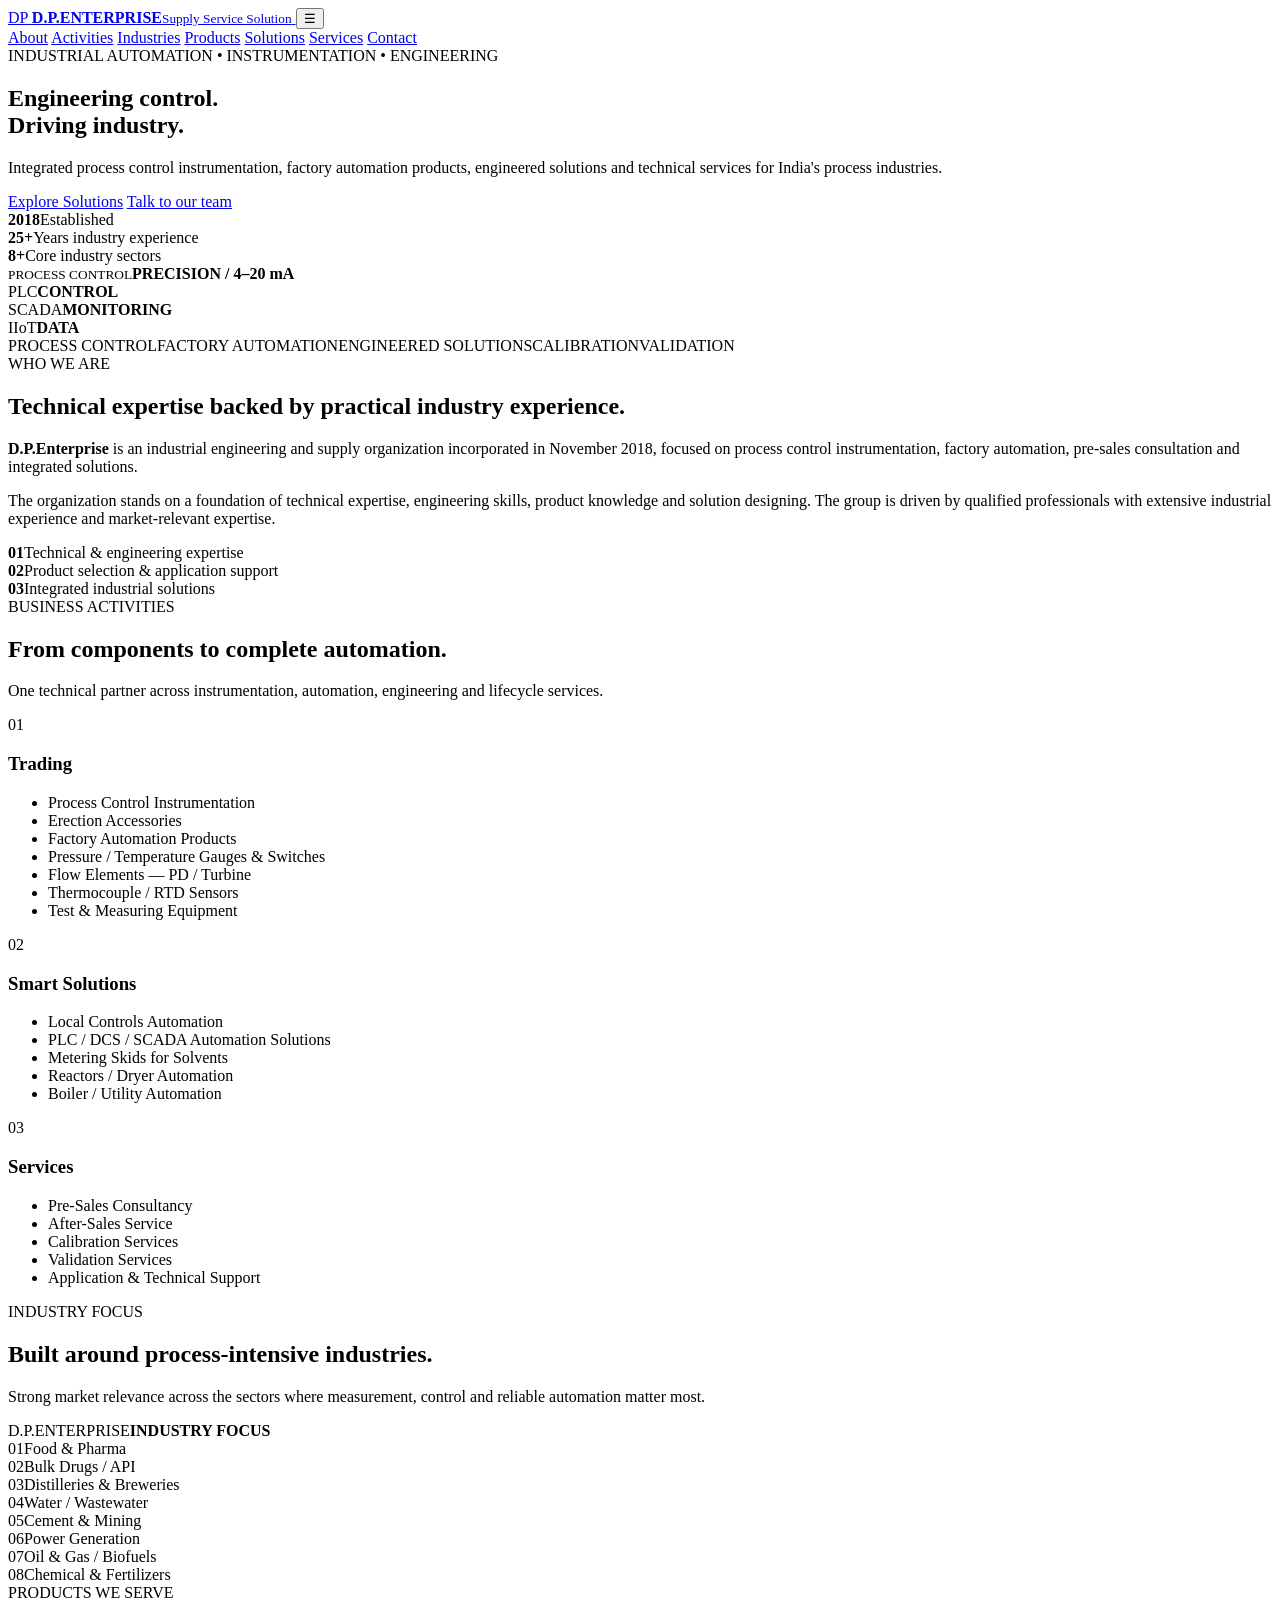
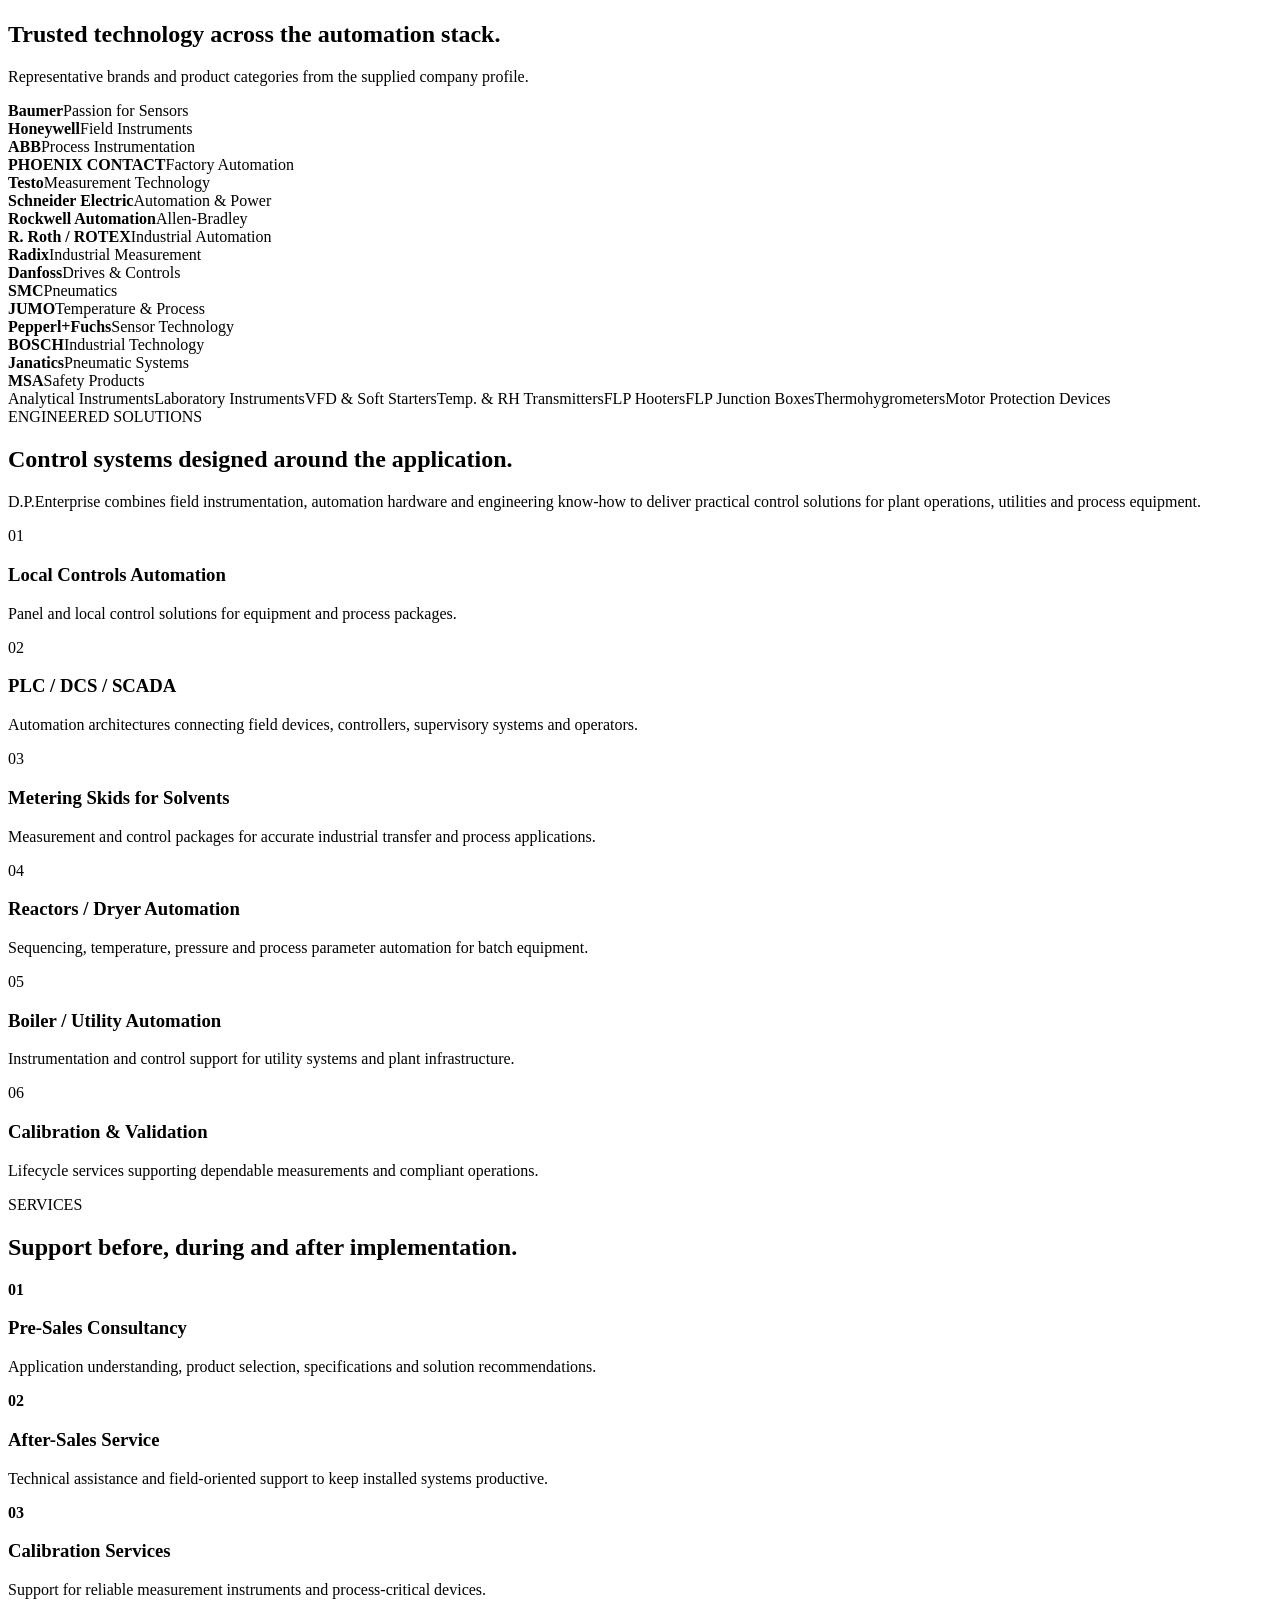
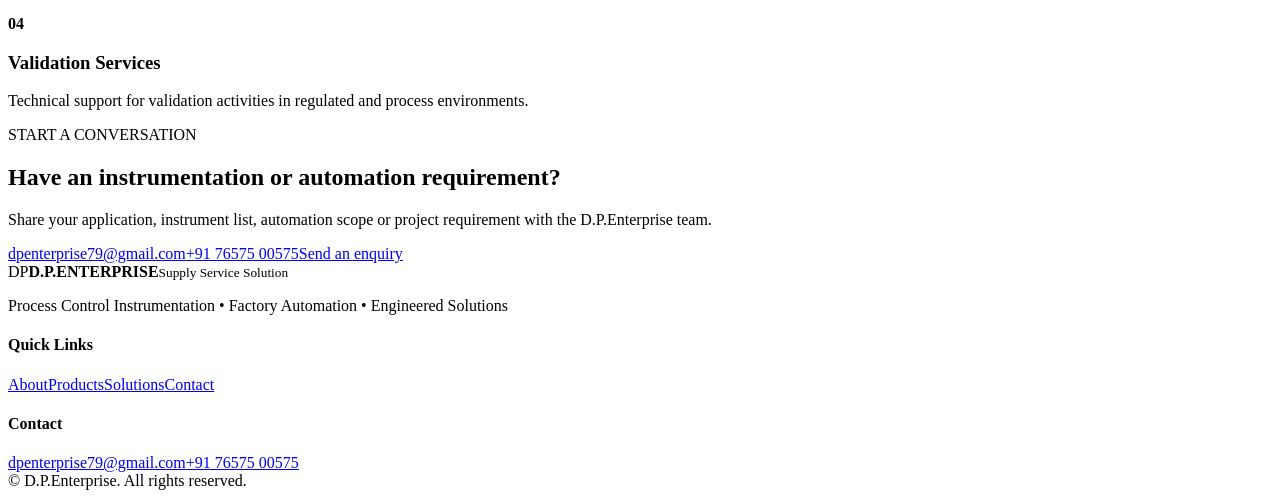
==== index.html @ ba75e034 "Create D.P.Enterprise portfolio website" ====
<!doctype html>
<html lang="en">
<head>
  <meta charset="UTF-8" />
  <meta name="viewport" content="width=device-width, initial-scale=1.0" />
  <meta name="description" content="D.P.Enterprise — process control instrumentation, factory automation, engineered solutions and industrial services." />
  <meta name="theme-color" content="#006bb6" />
  <title>D.P.Enterprise | Supply Service Solution</title>
  <link rel="preconnect" href="https://fonts.googleapis.com" />
  <link rel="preconnect" href="https://fonts.gstatic.com" crossorigin />
  <link href="https://fonts.googleapis.com/css2?family=Inter:wght@400;500;600;700;800&display=swap" rel="stylesheet" />
  <link rel="stylesheet" href="styles.css" />
</head>
<body>
  <header class="site-header" id="top">
    <div class="container nav-wrap">
      <a class="brand" href="#top" aria-label="D.P.Enterprise home">
        <span class="brand-mark">DP</span>
        <span><strong>D.P.ENTERPRISE</strong><small>Supply Service Solution</small></span>
      </a>
      <button class="menu-toggle" aria-label="Toggle navigation" aria-expanded="false">☰</button>
      <nav class="nav" aria-label="Primary navigation">
        <a href="#about">About</a>
        <a href="#activities">Activities</a>
        <a href="#industries">Industries</a>
        <a href="#products">Products</a>
        <a href="#solutions">Solutions</a>
        <a href="#services">Services</a>
        <a class="nav-cta" href="#contact">Contact</a>
      </nav>
    </div>
  </header>

  <main>
    <section class="hero">
      <div class="hero-grid container">
        <div class="hero-copy reveal">
          <div class="eyebrow">INDUSTRIAL AUTOMATION • INSTRUMENTATION • ENGINEERING</div>
          <h1>Engineering control.<br /><span>Driving industry.</span></h1>
          <p class="lead">Integrated process control instrumentation, factory automation products, engineered solutions and technical services for India's process industries.</p>
          <div class="hero-actions">
            <a class="btn btn-primary" href="#solutions">Explore Solutions</a>
            <a class="btn btn-secondary" href="#contact">Talk to our team</a>
          </div>
          <div class="hero-stats">
            <div><strong>2018</strong><span>Established</span></div>
            <div><strong>25+</strong><span>Years industry experience</span></div>
            <div><strong>8+</strong><span>Core industry sectors</span></div>
          </div>
        </div>
        <div class="hero-visual reveal">
          <div class="instrument-card main-instrument">
            <div class="gauge"><span class="needle"></span><span class="hub"></span></div>
            <div><small>PROCESS CONTROL</small><strong>PRECISION / 4–20 mA</strong></div>
          </div>
          <div class="floating-card fc-one"><span>PLC</span><strong>CONTROL</strong></div>
          <div class="floating-card fc-two"><span>SCADA</span><strong>MONITORING</strong></div>
          <div class="floating-card fc-three"><span>IIoT</span><strong>DATA</strong></div>
          <div class="circuit circuit-a"></div><div class="circuit circuit-b"></div>
        </div>
      </div>
    </section>

    <section class="trust-strip">
      <div class="container trust-grid">
        <span>PROCESS CONTROL</span><span>FACTORY AUTOMATION</span><span>ENGINEERED SOLUTIONS</span><span>CALIBRATION</span><span>VALIDATION</span>
      </div>
    </section>

    <section class="section" id="about">
      <div class="container two-col">
        <div class="section-heading reveal"><div class="section-kicker">WHO WE ARE</div><h2>Technical expertise backed by practical industry experience.</h2></div>
        <div class="about-copy reveal">
          <p><strong>D.P.Enterprise</strong> is an industrial engineering and supply organization incorporated in November 2018, focused on process control instrumentation, factory automation, pre-sales consultation and integrated solutions.</p>
          <p>The organization stands on a foundation of technical expertise, engineering skills, product knowledge and solution designing. The group is driven by qualified professionals with extensive industrial experience and market-relevant expertise.</p>
          <div class="about-points"><div><b>01</b><span>Technical & engineering expertise</span></div><div><b>02</b><span>Product selection & application support</span></div><div><b>03</b><span>Integrated industrial solutions</span></div></div>
        </div>
      </div>
    </section>

    <section class="section section-alt" id="activities">
      <div class="container">
        <div class="center-heading reveal"><div class="section-kicker">BUSINESS ACTIVITIES</div><h2>From components to complete automation.</h2><p>One technical partner across instrumentation, automation, engineering and lifecycle services.</p></div>
        <div class="activity-grid">
          <article class="activity-card reveal"><div class="activity-icon">01</div><h3>Trading</h3><ul><li>Process Control Instrumentation</li><li>Erection Accessories</li><li>Factory Automation Products</li><li>Pressure / Temperature Gauges & Switches</li><li>Flow Elements — PD / Turbine</li><li>Thermocouple / RTD Sensors</li><li>Test & Measuring Equipment</li></ul></article>
          <article class="activity-card featured reveal"><div class="activity-icon">02</div><h3>Smart Solutions</h3><ul><li>Local Controls Automation</li><li>PLC / DCS / SCADA Automation Solutions</li><li>Metering Skids for Solvents</li><li>Reactors / Dryer Automation</li><li>Boiler / Utility Automation</li></ul></article>
          <article class="activity-card reveal"><div class="activity-icon">03</div><h3>Services</h3><ul><li>Pre-Sales Consultancy</li><li>After-Sales Service</li><li>Calibration Services</li><li>Validation Services</li><li>Application & Technical Support</li></ul></article>
        </div>
      </div>
    </section>

    <section class="section" id="industries">
      <div class="container">
        <div class="center-heading reveal"><div class="section-kicker">INDUSTRY FOCUS</div><h2>Built around process-intensive industries.</h2><p>Strong market relevance across the sectors where measurement, control and reliable automation matter most.</p></div>
        <div class="industry-layout">
          <div class="industry-core reveal"><div class="pulse"></div><span>D.P.ENTERPRISE</span><strong>INDUSTRY FOCUS</strong></div>
          <div class="industry-list">
            <div class="industry-item reveal"><span>01</span>Food & Pharma</div><div class="industry-item reveal"><span>02</span>Bulk Drugs / API</div><div class="industry-item reveal"><span>03</span>Distilleries & Breweries</div><div class="industry-item reveal"><span>04</span>Water / Wastewater</div><div class="industry-item reveal"><span>05</span>Cement & Mining</div><div class="industry-item reveal"><span>06</span>Power Generation</div><div class="industry-item reveal"><span>07</span>Oil & Gas / Biofuels</div><div class="industry-item reveal"><span>08</span>Chemical & Fertilizers</div>
          </div>
        </div>
      </div>
    </section>

    <section class="section section-dark" id="products">
      <div class="container">
        <div class="center-heading light reveal"><div class="section-kicker">PRODUCTS WE SERVE</div><h2>Trusted technology across the automation stack.</h2><p>Representative brands and product categories from the supplied company profile.</p></div>
        <div class="brand-grid reveal">
          <div class="brand-tile"><strong>Baumer</strong><span>Passion for Sensors</span></div><div class="brand-tile"><strong>Honeywell</strong><span>Field Instruments</span></div><div class="brand-tile"><strong>ABB</strong><span>Process Instrumentation</span></div><div class="brand-tile"><strong>PHOENIX CONTACT</strong><span>Factory Automation</span></div><div class="brand-tile"><strong>Testo</strong><span>Measurement Technology</span></div><div class="brand-tile"><strong>Schneider Electric</strong><span>Automation & Power</span></div><div class="brand-tile"><strong>Rockwell Automation</strong><span>Allen-Bradley</span></div><div class="brand-tile"><strong>R. Roth / ROTEX</strong><span>Industrial Automation</span></div><div class="brand-tile"><strong>Radix</strong><span>Industrial Measurement</span></div><div class="brand-tile"><strong>Danfoss</strong><span>Drives & Controls</span></div><div class="brand-tile"><strong>SMC</strong><span>Pneumatics</span></div><div class="brand-tile"><strong>JUMO</strong><span>Temperature & Process</span></div><div class="brand-tile"><strong>Pepperl+Fuchs</strong><span>Sensor Technology</span></div><div class="brand-tile"><strong>BOSCH</strong><span>Industrial Technology</span></div><div class="brand-tile"><strong>Janatics</strong><span>Pneumatic Systems</span></div><div class="brand-tile"><strong>MSA</strong><span>Safety Products</span></div>
        </div>
        <div class="product-categories">
          <span>Analytical Instruments</span><span>Laboratory Instruments</span><span>VFD & Soft Starters</span><span>Temp. & RH Transmitters</span><span>FLP Hooters</span><span>FLP Junction Boxes</span><span>Thermohygrometers</span><span>Motor Protection Devices</span>
        </div>
      </div>
    </section>

    <section class="section" id="solutions">
      <div class="container">
        <div class="two-col solution-intro">
          <div class="section-heading reveal"><div class="section-kicker">ENGINEERED SOLUTIONS</div><h2>Control systems designed around the application.</h2></div>
          <p class="reveal">D.P.Enterprise combines field instrumentation, automation hardware and engineering know-how to deliver practical control solutions for plant operations, utilities and process equipment.</p>
        </div>
        <div class="solution-grid"><article class="solution-card reveal"><span>01</span><h3>Local Controls Automation</h3><p>Panel and local control solutions for equipment and process packages.</p></article><article class="solution-card reveal"><span>02</span><h3>PLC / DCS / SCADA</h3><p>Automation architectures connecting field devices, controllers, supervisory systems and operators.</p></article><article class="solution-card reveal"><span>03</span><h3>Metering Skids for Solvents</h3><p>Measurement and control packages for accurate industrial transfer and process applications.</p></article><article class="solution-card reveal"><span>04</span><h3>Reactors / Dryer Automation</h3><p>Sequencing, temperature, pressure and process parameter automation for batch equipment.</p></article><article class="solution-card reveal"><span>05</span><h3>Boiler / Utility Automation</h3><p>Instrumentation and control support for utility systems and plant infrastructure.</p></article><article class="solution-card reveal"><span>06</span><h3>Calibration & Validation</h3><p>Lifecycle services supporting dependable measurements and compliant operations.</p></article></div>
      </div>
    </section>

    <section class="section section-alt" id="services">
      <div class="container">
        <div class="center-heading reveal"><div class="section-kicker">SERVICES</div><h2>Support before, during and after implementation.</h2></div>
        <div class="service-grid"><article class="service-card reveal"><b>01</b><h3>Pre-Sales Consultancy</h3><p>Application understanding, product selection, specifications and solution recommendations.</p></article><article class="service-card reveal"><b>02</b><h3>After-Sales Service</h3><p>Technical assistance and field-oriented support to keep installed systems productive.</p></article><article class="service-card reveal"><b>03</b><h3>Calibration Services</h3><p>Support for reliable measurement instruments and process-critical devices.</p></article><article class="service-card reveal"><b>04</b><h3>Validation Services</h3><p>Technical support for validation activities in regulated and process environments.</p></article></div>
      </div>
    </section>

    <section class="cta-section" id="contact">
      <div class="container cta-inner reveal"><div><div class="section-kicker">START A CONVERSATION</div><h2>Have an instrumentation or automation requirement?</h2><p>Share your application, instrument list, automation scope or project requirement with the D.P.Enterprise team.</p></div><div class="contact-box"><a href="mailto:dpenterprise79@gmail.com">dpenterprise79@gmail.com</a><a href="tel:+917657500575">+91 76575 00575</a><a class="btn btn-white" href="mailto:dpenterprise79@gmail.com?subject=Industrial%20Automation%20Requirement">Send an enquiry</a></div></div>
    </section>
  </main>

  <footer class="footer"><div class="container footer-grid"><div><div class="brand footer-brand"><span class="brand-mark">DP</span><span><strong>D.P.ENTERPRISE</strong><small>Supply Service Solution</small></span></div><p>Process Control Instrumentation • Factory Automation • Engineered Solutions</p></div><div><h4>Quick Links</h4><a href="#about">About</a><a href="#products">Products</a><a href="#solutions">Solutions</a><a href="#contact">Contact</a></div><div><h4>Contact</h4><a href="mailto:dpenterprise79@gmail.com">dpenterprise79@gmail.com</a><a href="tel:+917657500575">+91 76575 00575</a></div></div><div class="container copyright">© <span id="year"></span> D.P.Enterprise. All rights reserved.</div></footer>
  <script src="script.js"></script>
</body>
</html>
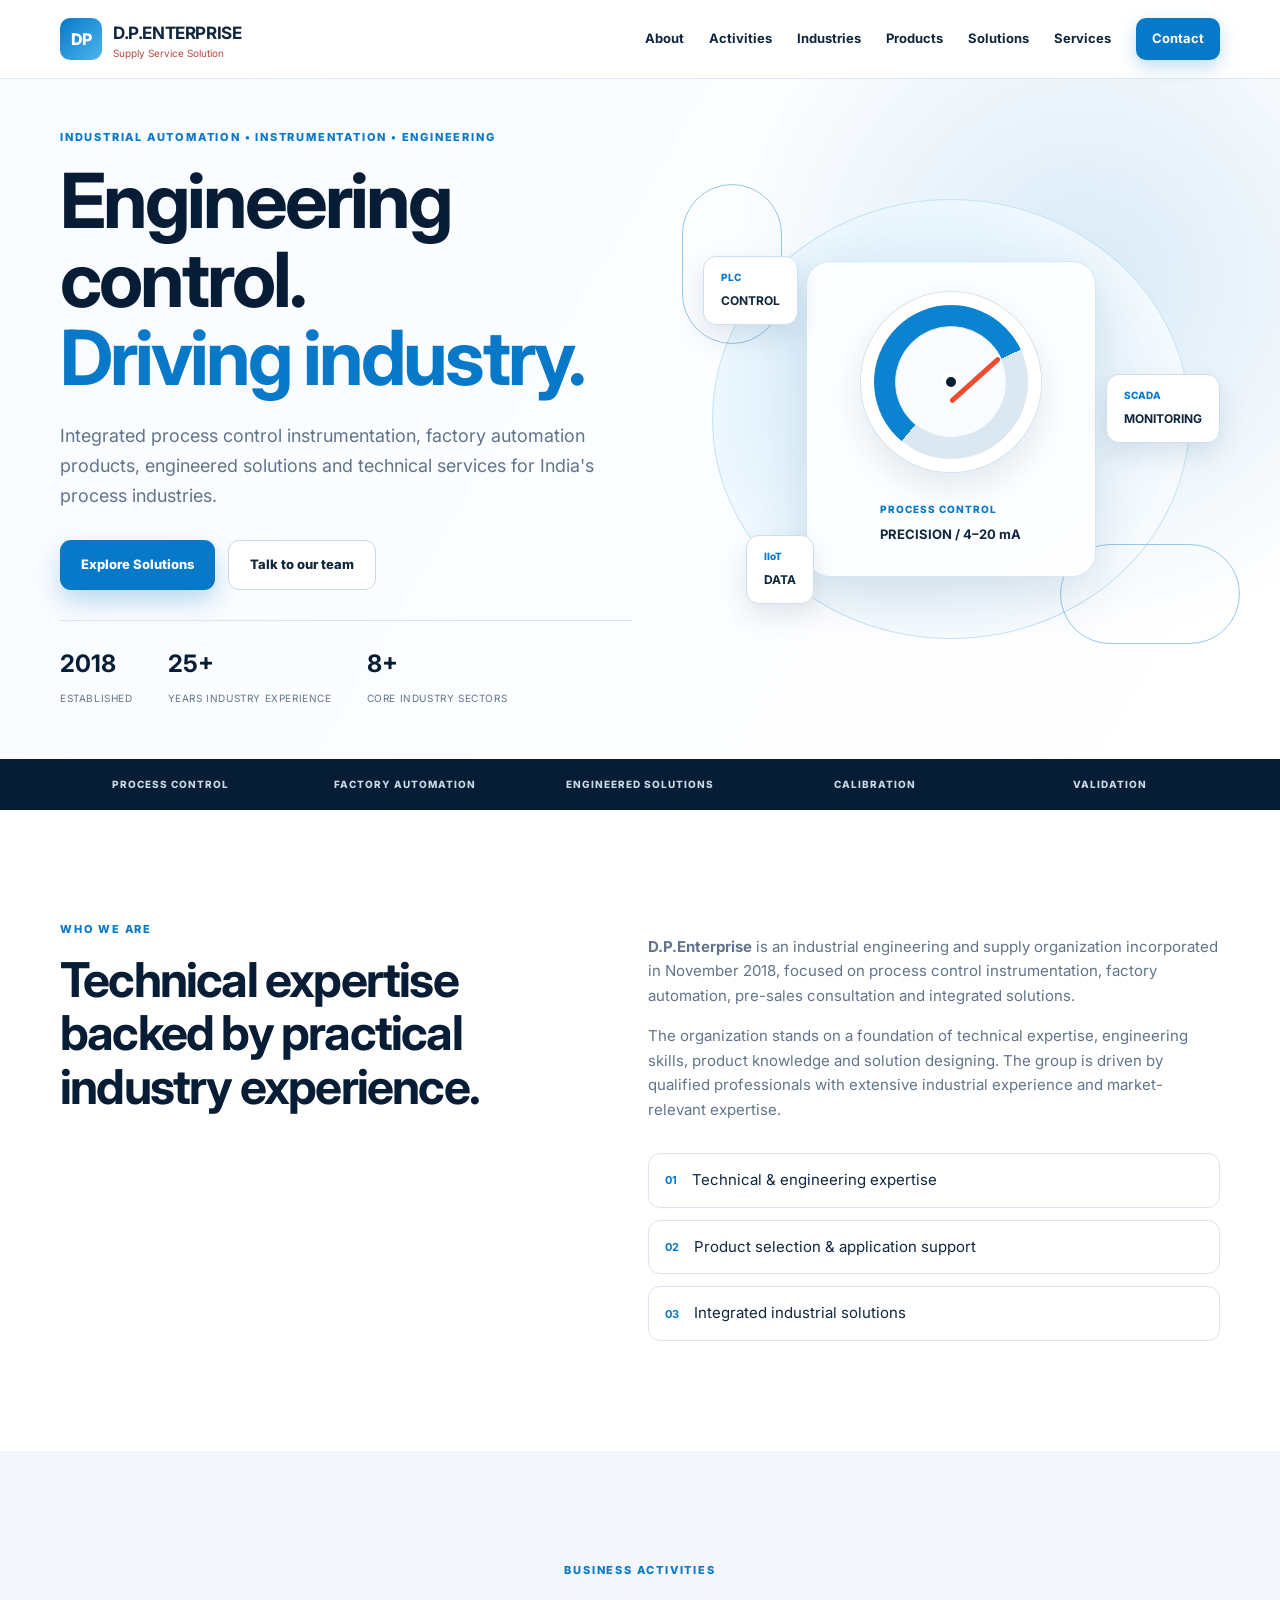
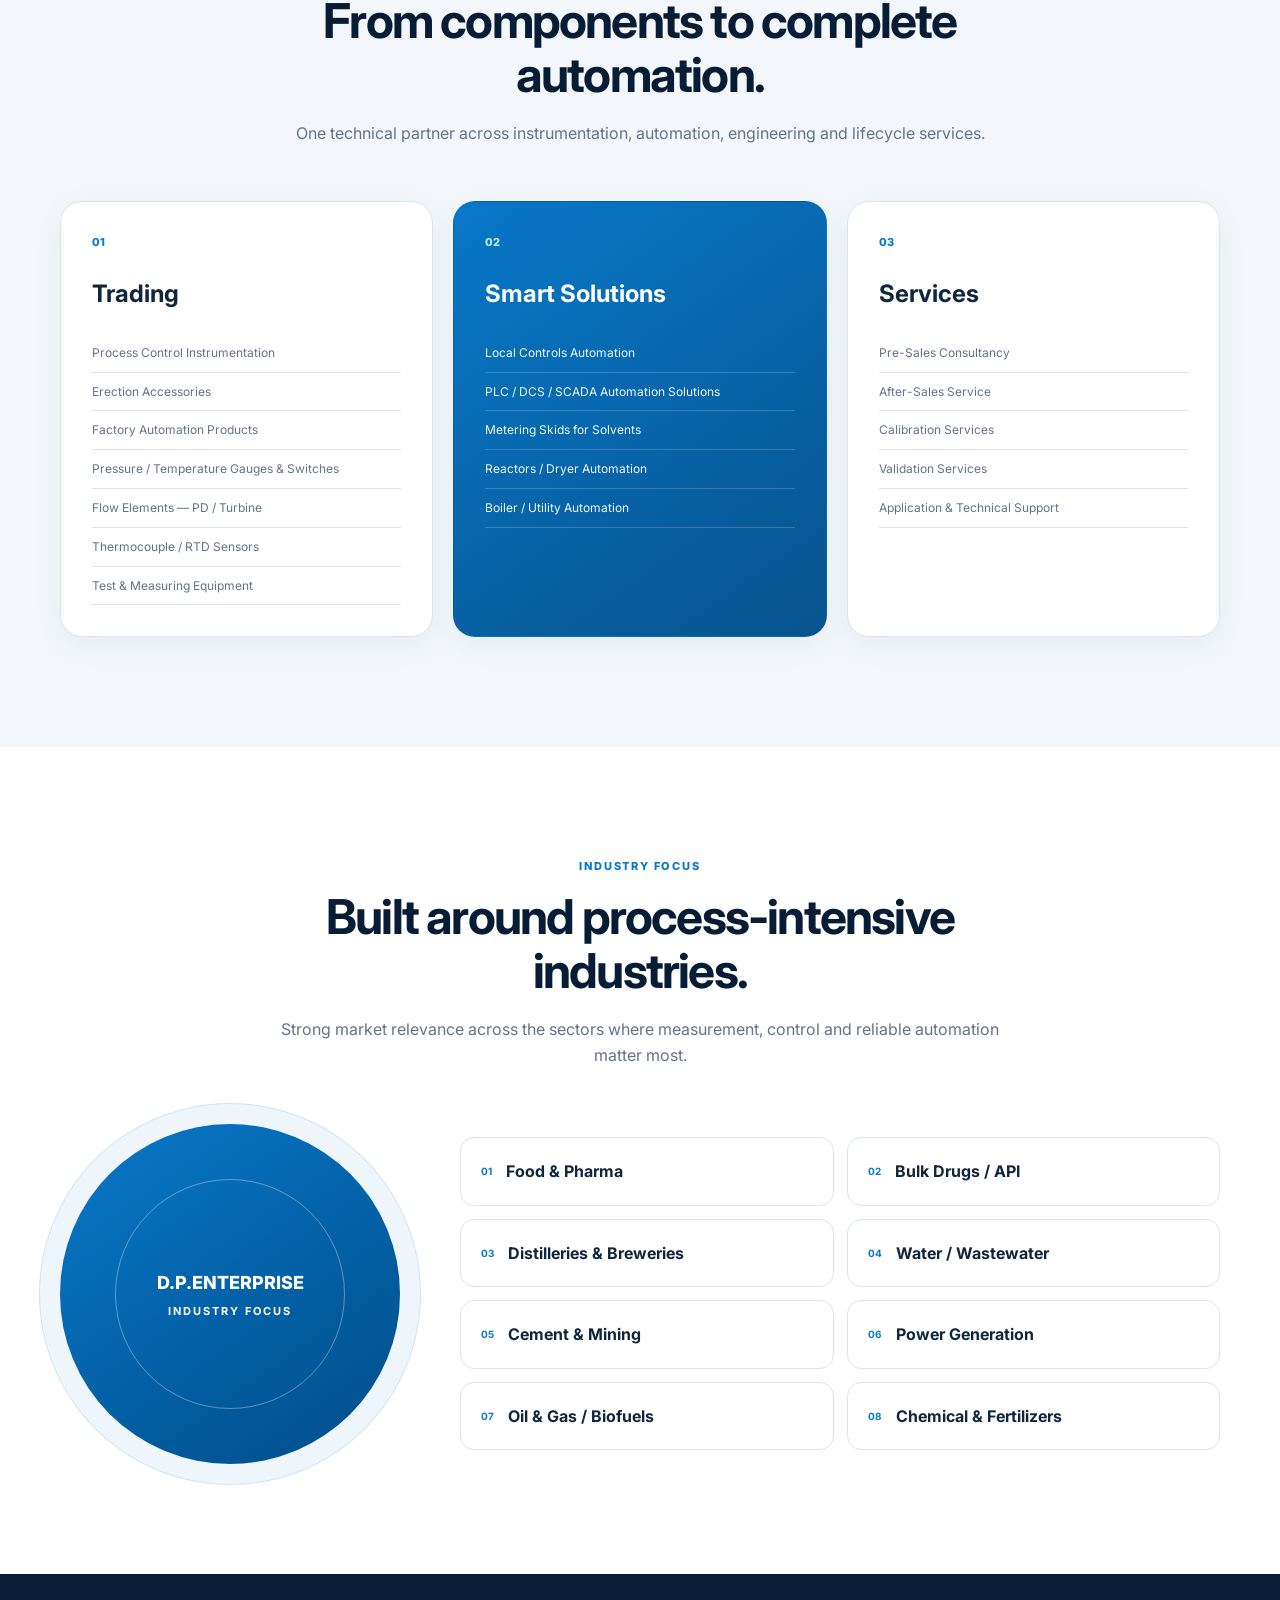
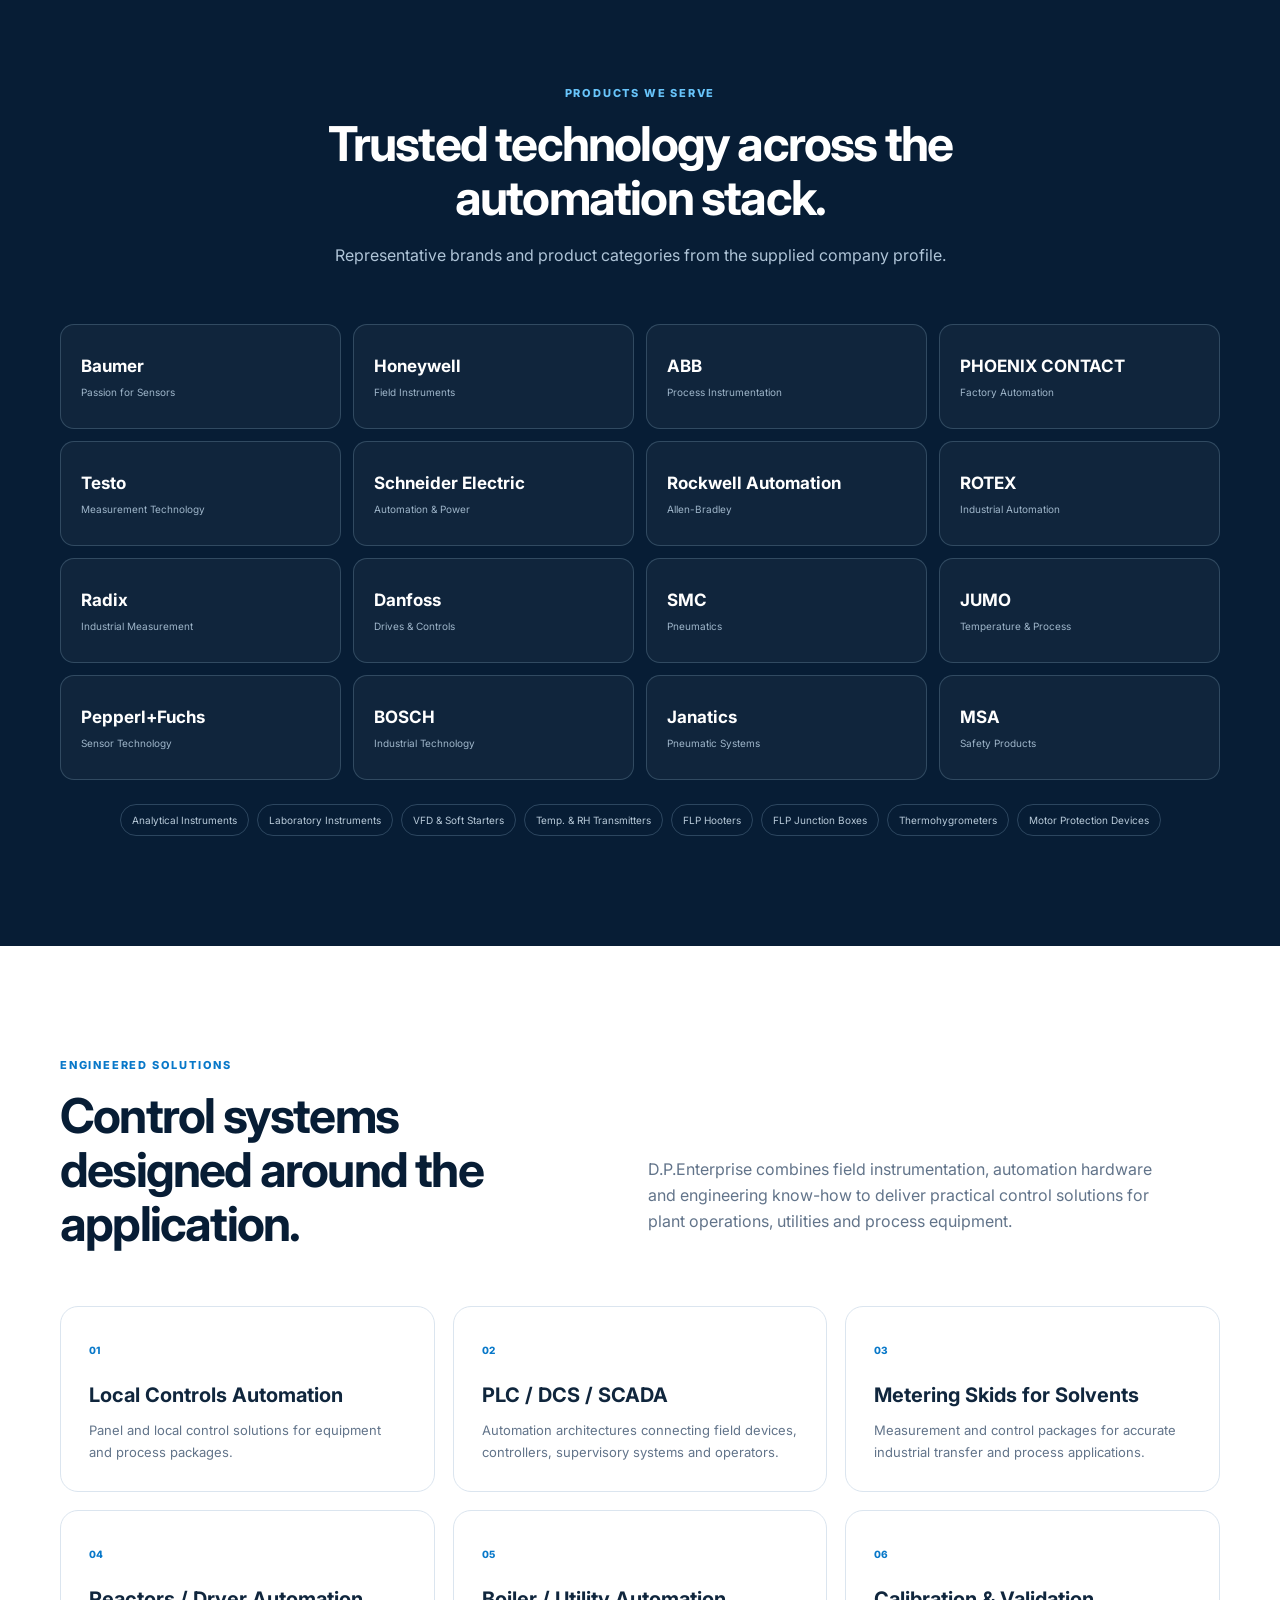
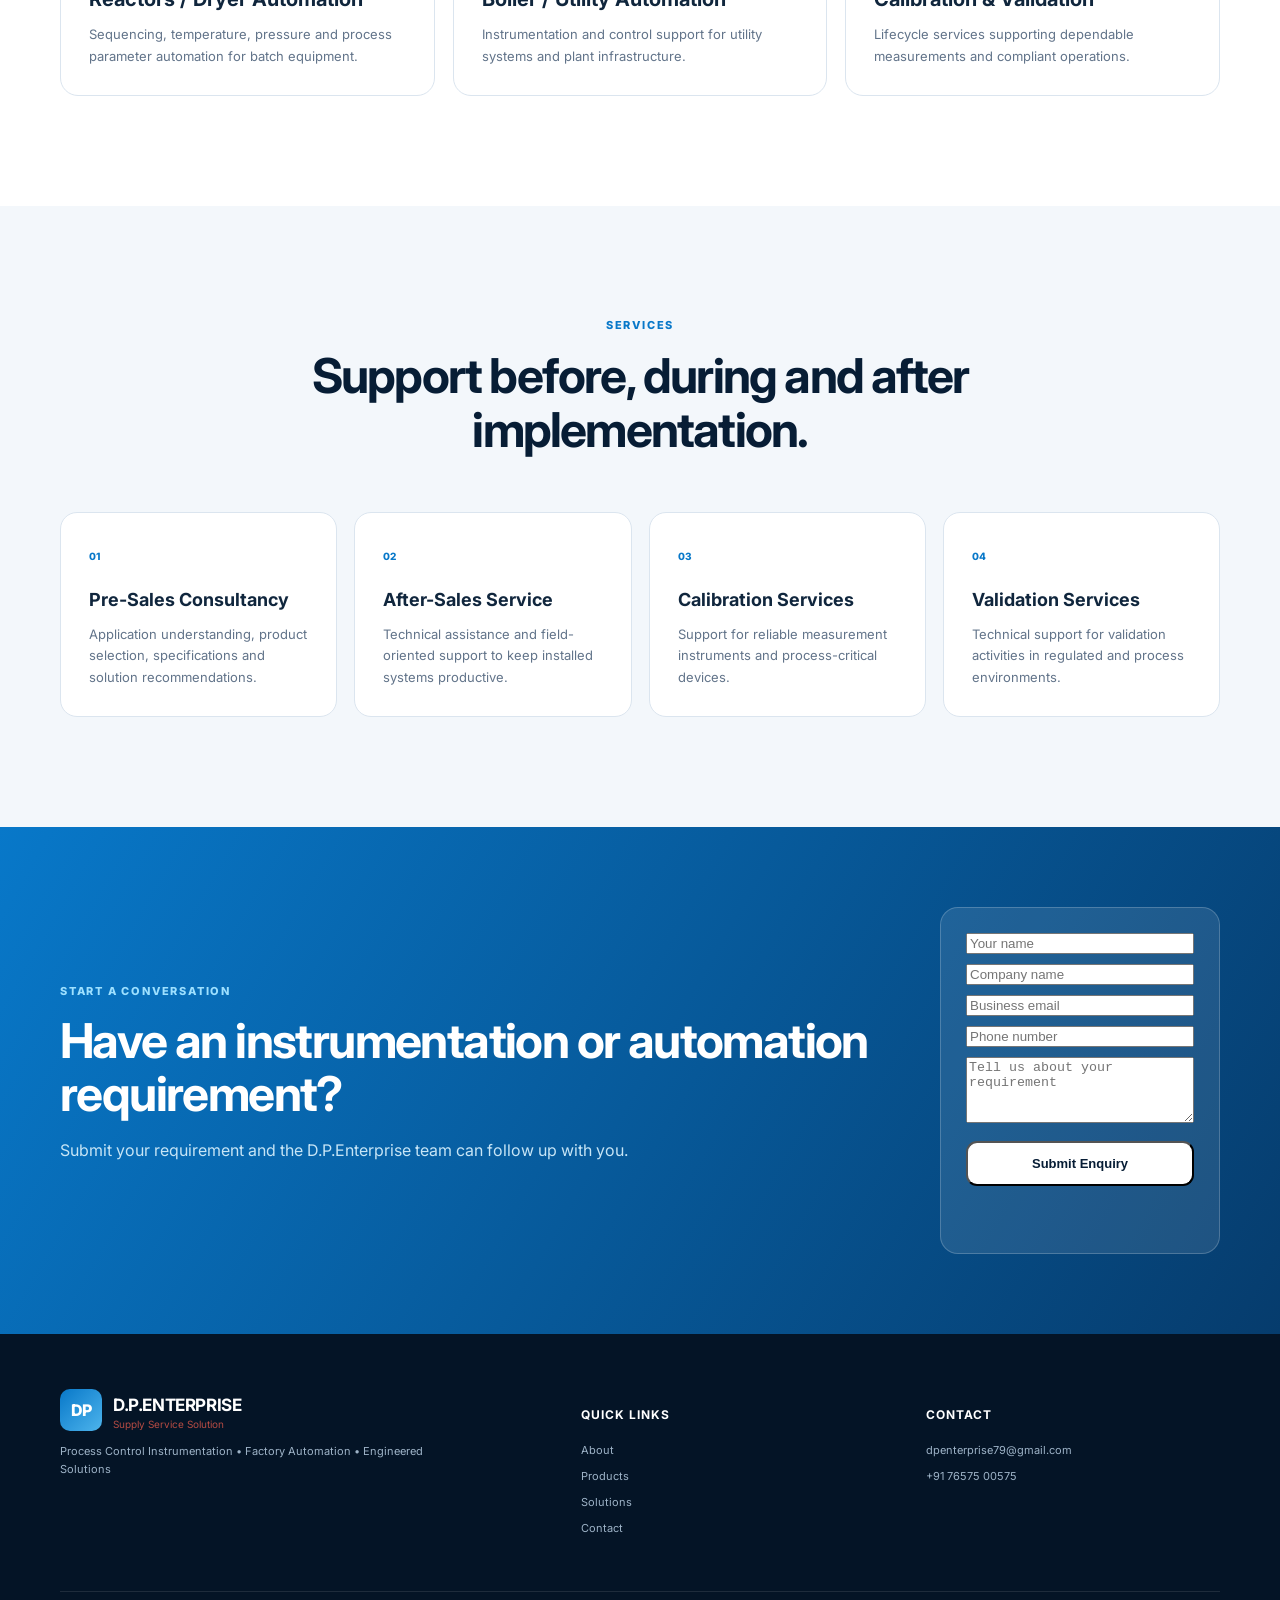
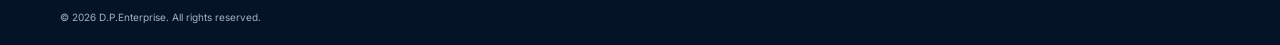
==== commit 8bdd1efa: "Make portfolio responsive and add enquiry CTA" ====
--- a/index.html
+++ b/index.html
@@ -12,129 +12,18 @@
   <link rel="stylesheet" href="styles.css" />
 </head>
 <body>
-  <header class="site-header" id="top">
-    <div class="container nav-wrap">
-      <a class="brand" href="#top" aria-label="D.P.Enterprise home">
-        <span class="brand-mark">DP</span>
-        <span><strong>D.P.ENTERPRISE</strong><small>Supply Service Solution</small></span>
-      </a>
-      <button class="menu-toggle" aria-label="Toggle navigation" aria-expanded="false">☰</button>
-      <nav class="nav" aria-label="Primary navigation">
-        <a href="#about">About</a>
-        <a href="#activities">Activities</a>
-        <a href="#industries">Industries</a>
-        <a href="#products">Products</a>
-        <a href="#solutions">Solutions</a>
-        <a href="#services">Services</a>
-        <a class="nav-cta" href="#contact">Contact</a>
-      </nav>
-    </div>
-  </header>
-
+  <header class="site-header" id="top"><div class="container nav-wrap"><a class="brand" href="#top" aria-label="D.P.Enterprise home"><span class="brand-mark">DP</span><span><strong>D.P.ENTERPRISE</strong><small>Supply Service Solution</small></span></a><button class="menu-toggle" aria-label="Toggle navigation" aria-expanded="false">☰</button><nav class="nav" aria-label="Primary navigation"><a href="#about">About</a><a href="#activities">Activities</a><a href="#industries">Industries</a><a href="#products">Products</a><a href="#solutions">Solutions</a><a href="#services">Services</a><a class="nav-cta" href="#contact">Contact</a></nav></div></header>
   <main>
-    <section class="hero">
-      <div class="hero-grid container">
-        <div class="hero-copy reveal">
-          <div class="eyebrow">INDUSTRIAL AUTOMATION • INSTRUMENTATION • ENGINEERING</div>
-          <h1>Engineering control.<br /><span>Driving industry.</span></h1>
-          <p class="lead">Integrated process control instrumentation, factory automation products, engineered solutions and technical services for India's process industries.</p>
-          <div class="hero-actions">
-            <a class="btn btn-primary" href="#solutions">Explore Solutions</a>
-            <a class="btn btn-secondary" href="#contact">Talk to our team</a>
-          </div>
-          <div class="hero-stats">
-            <div><strong>2018</strong><span>Established</span></div>
-            <div><strong>25+</strong><span>Years industry experience</span></div>
-            <div><strong>8+</strong><span>Core industry sectors</span></div>
-          </div>
-        </div>
-        <div class="hero-visual reveal">
-          <div class="instrument-card main-instrument">
-            <div class="gauge"><span class="needle"></span><span class="hub"></span></div>
-            <div><small>PROCESS CONTROL</small><strong>PRECISION / 4–20 mA</strong></div>
-          </div>
-          <div class="floating-card fc-one"><span>PLC</span><strong>CONTROL</strong></div>
-          <div class="floating-card fc-two"><span>SCADA</span><strong>MONITORING</strong></div>
-          <div class="floating-card fc-three"><span>IIoT</span><strong>DATA</strong></div>
-          <div class="circuit circuit-a"></div><div class="circuit circuit-b"></div>
-        </div>
-      </div>
-    </section>
-
-    <section class="trust-strip">
-      <div class="container trust-grid">
-        <span>PROCESS CONTROL</span><span>FACTORY AUTOMATION</span><span>ENGINEERED SOLUTIONS</span><span>CALIBRATION</span><span>VALIDATION</span>
-      </div>
-    </section>
-
-    <section class="section" id="about">
-      <div class="container two-col">
-        <div class="section-heading reveal"><div class="section-kicker">WHO WE ARE</div><h2>Technical expertise backed by practical industry experience.</h2></div>
-        <div class="about-copy reveal">
-          <p><strong>D.P.Enterprise</strong> is an industrial engineering and supply organization incorporated in November 2018, focused on process control instrumentation, factory automation, pre-sales consultation and integrated solutions.</p>
-          <p>The organization stands on a foundation of technical expertise, engineering skills, product knowledge and solution designing. The group is driven by qualified professionals with extensive industrial experience and market-relevant expertise.</p>
-          <div class="about-points"><div><b>01</b><span>Technical & engineering expertise</span></div><div><b>02</b><span>Product selection & application support</span></div><div><b>03</b><span>Integrated industrial solutions</span></div></div>
-        </div>
-      </div>
-    </section>
-
-    <section class="section section-alt" id="activities">
-      <div class="container">
-        <div class="center-heading reveal"><div class="section-kicker">BUSINESS ACTIVITIES</div><h2>From components to complete automation.</h2><p>One technical partner across instrumentation, automation, engineering and lifecycle services.</p></div>
-        <div class="activity-grid">
-          <article class="activity-card reveal"><div class="activity-icon">01</div><h3>Trading</h3><ul><li>Process Control Instrumentation</li><li>Erection Accessories</li><li>Factory Automation Products</li><li>Pressure / Temperature Gauges & Switches</li><li>Flow Elements — PD / Turbine</li><li>Thermocouple / RTD Sensors</li><li>Test & Measuring Equipment</li></ul></article>
-          <article class="activity-card featured reveal"><div class="activity-icon">02</div><h3>Smart Solutions</h3><ul><li>Local Controls Automation</li><li>PLC / DCS / SCADA Automation Solutions</li><li>Metering Skids for Solvents</li><li>Reactors / Dryer Automation</li><li>Boiler / Utility Automation</li></ul></article>
-          <article class="activity-card reveal"><div class="activity-icon">03</div><h3>Services</h3><ul><li>Pre-Sales Consultancy</li><li>After-Sales Service</li><li>Calibration Services</li><li>Validation Services</li><li>Application & Technical Support</li></ul></article>
-        </div>
-      </div>
-    </section>
-
-    <section class="section" id="industries">
-      <div class="container">
-        <div class="center-heading reveal"><div class="section-kicker">INDUSTRY FOCUS</div><h2>Built around process-intensive industries.</h2><p>Strong market relevance across the sectors where measurement, control and reliable automation matter most.</p></div>
-        <div class="industry-layout">
-          <div class="industry-core reveal"><div class="pulse"></div><span>D.P.ENTERPRISE</span><strong>INDUSTRY FOCUS</strong></div>
-          <div class="industry-list">
-            <div class="industry-item reveal"><span>01</span>Food & Pharma</div><div class="industry-item reveal"><span>02</span>Bulk Drugs / API</div><div class="industry-item reveal"><span>03</span>Distilleries & Breweries</div><div class="industry-item reveal"><span>04</span>Water / Wastewater</div><div class="industry-item reveal"><span>05</span>Cement & Mining</div><div class="industry-item reveal"><span>06</span>Power Generation</div><div class="industry-item reveal"><span>07</span>Oil & Gas / Biofuels</div><div class="industry-item reveal"><span>08</span>Chemical & Fertilizers</div>
-          </div>
-        </div>
-      </div>
-    </section>
-
-    <section class="section section-dark" id="products">
-      <div class="container">
-        <div class="center-heading light reveal"><div class="section-kicker">PRODUCTS WE SERVE</div><h2>Trusted technology across the automation stack.</h2><p>Representative brands and product categories from the supplied company profile.</p></div>
-        <div class="brand-grid reveal">
-          <div class="brand-tile"><strong>Baumer</strong><span>Passion for Sensors</span></div><div class="brand-tile"><strong>Honeywell</strong><span>Field Instruments</span></div><div class="brand-tile"><strong>ABB</strong><span>Process Instrumentation</span></div><div class="brand-tile"><strong>PHOENIX CONTACT</strong><span>Factory Automation</span></div><div class="brand-tile"><strong>Testo</strong><span>Measurement Technology</span></div><div class="brand-tile"><strong>Schneider Electric</strong><span>Automation & Power</span></div><div class="brand-tile"><strong>Rockwell Automation</strong><span>Allen-Bradley</span></div><div class="brand-tile"><strong>R. Roth / ROTEX</strong><span>Industrial Automation</span></div><div class="brand-tile"><strong>Radix</strong><span>Industrial Measurement</span></div><div class="brand-tile"><strong>Danfoss</strong><span>Drives & Controls</span></div><div class="brand-tile"><strong>SMC</strong><span>Pneumatics</span></div><div class="brand-tile"><strong>JUMO</strong><span>Temperature & Process</span></div><div class="brand-tile"><strong>Pepperl+Fuchs</strong><span>Sensor Technology</span></div><div class="brand-tile"><strong>BOSCH</strong><span>Industrial Technology</span></div><div class="brand-tile"><strong>Janatics</strong><span>Pneumatic Systems</span></div><div class="brand-tile"><strong>MSA</strong><span>Safety Products</span></div>
-        </div>
-        <div class="product-categories">
-          <span>Analytical Instruments</span><span>Laboratory Instruments</span><span>VFD & Soft Starters</span><span>Temp. & RH Transmitters</span><span>FLP Hooters</span><span>FLP Junction Boxes</span><span>Thermohygrometers</span><span>Motor Protection Devices</span>
-        </div>
-      </div>
-    </section>
-
-    <section class="section" id="solutions">
-      <div class="container">
-        <div class="two-col solution-intro">
-          <div class="section-heading reveal"><div class="section-kicker">ENGINEERED SOLUTIONS</div><h2>Control systems designed around the application.</h2></div>
-          <p class="reveal">D.P.Enterprise combines field instrumentation, automation hardware and engineering know-how to deliver practical control solutions for plant operations, utilities and process equipment.</p>
-        </div>
-        <div class="solution-grid"><article class="solution-card reveal"><span>01</span><h3>Local Controls Automation</h3><p>Panel and local control solutions for equipment and process packages.</p></article><article class="solution-card reveal"><span>02</span><h3>PLC / DCS / SCADA</h3><p>Automation architectures connecting field devices, controllers, supervisory systems and operators.</p></article><article class="solution-card reveal"><span>03</span><h3>Metering Skids for Solvents</h3><p>Measurement and control packages for accurate industrial transfer and process applications.</p></article><article class="solution-card reveal"><span>04</span><h3>Reactors / Dryer Automation</h3><p>Sequencing, temperature, pressure and process parameter automation for batch equipment.</p></article><article class="solution-card reveal"><span>05</span><h3>Boiler / Utility Automation</h3><p>Instrumentation and control support for utility systems and plant infrastructure.</p></article><article class="solution-card reveal"><span>06</span><h3>Calibration & Validation</h3><p>Lifecycle services supporting dependable measurements and compliant operations.</p></article></div>
-      </div>
-    </section>
-
-    <section class="section section-alt" id="services">
-      <div class="container">
-        <div class="center-heading reveal"><div class="section-kicker">SERVICES</div><h2>Support before, during and after implementation.</h2></div>
-        <div class="service-grid"><article class="service-card reveal"><b>01</b><h3>Pre-Sales Consultancy</h3><p>Application understanding, product selection, specifications and solution recommendations.</p></article><article class="service-card reveal"><b>02</b><h3>After-Sales Service</h3><p>Technical assistance and field-oriented support to keep installed systems productive.</p></article><article class="service-card reveal"><b>03</b><h3>Calibration Services</h3><p>Support for reliable measurement instruments and process-critical devices.</p></article><article class="service-card reveal"><b>04</b><h3>Validation Services</h3><p>Technical support for validation activities in regulated and process environments.</p></article></div>
-      </div>
-    </section>
-
-    <section class="cta-section" id="contact">
-      <div class="container cta-inner reveal"><div><div class="section-kicker">START A CONVERSATION</div><h2>Have an instrumentation or automation requirement?</h2><p>Share your application, instrument list, automation scope or project requirement with the D.P.Enterprise team.</p></div><div class="contact-box"><a href="mailto:dpenterprise79@gmail.com">dpenterprise79@gmail.com</a><a href="tel:+917657500575">+91 76575 00575</a><a class="btn btn-white" href="mailto:dpenterprise79@gmail.com?subject=Industrial%20Automation%20Requirement">Send an enquiry</a></div></div>
-    </section>
+    <section class="hero"><div class="hero-grid container"><div class="hero-copy reveal"><div class="eyebrow">INDUSTRIAL AUTOMATION • INSTRUMENTATION • ENGINEERING</div><h1>Engineering control.<br /><span>Driving industry.</span></h1><p class="lead">Integrated process control instrumentation, factory automation products, engineered solutions and technical services for India's process industries.</p><div class="hero-actions"><a class="btn btn-primary" href="#solutions">Explore Solutions</a><a class="btn btn-secondary" href="#contact">Talk to our team</a></div><div class="hero-stats"><div><strong>2018</strong><span>Established</span></div><div><strong>25+</strong><span>Years industry experience</span></div><div><strong>8+</strong><span>Core industry sectors</span></div></div></div><div class="hero-visual reveal"><div class="instrument-card main-instrument"><div class="gauge"><span class="needle"></span><span class="hub"></span></div><div><small>PROCESS CONTROL</small><strong>PRECISION / 4–20 mA</strong></div></div><div class="floating-card fc-one"><span>PLC</span><strong>CONTROL</strong></div><div class="floating-card fc-two"><span>SCADA</span><strong>MONITORING</strong></div><div class="floating-card fc-three"><span>IIoT</span><strong>DATA</strong></div><div class="circuit circuit-a"></div><div class="circuit circuit-b"></div></div></div></section>
+    <section class="trust-strip"><div class="container trust-grid"><span>PROCESS CONTROL</span><span>FACTORY AUTOMATION</span><span>ENGINEERED SOLUTIONS</span><span>CALIBRATION</span><span>VALIDATION</span></div></section>
+    <section class="section" id="about"><div class="container two-col"><div class="section-heading reveal"><div class="section-kicker">WHO WE ARE</div><h2>Technical expertise backed by practical industry experience.</h2></div><div class="about-copy reveal"><p><strong>D.P.Enterprise</strong> is an industrial engineering and supply organization incorporated in November 2018, focused on process control instrumentation, factory automation, pre-sales consultation and integrated solutions.</p><p>The organization stands on a foundation of technical expertise, engineering skills, product knowledge and solution designing. The group is driven by qualified professionals with extensive industrial experience and market-relevant expertise.</p><div class="about-points"><div><b>01</b><span>Technical & engineering expertise</span></div><div><b>02</b><span>Product selection & application support</span></div><div><b>03</b><span>Integrated industrial solutions</span></div></div></div></div></section>
+    <section class="section section-alt" id="activities"><div class="container"><div class="center-heading reveal"><div class="section-kicker">BUSINESS ACTIVITIES</div><h2>From components to complete automation.</h2><p>One technical partner across instrumentation, automation, engineering and lifecycle services.</p></div><div class="activity-grid"><article class="activity-card reveal"><div class="activity-icon">01</div><h3>Trading</h3><ul><li>Process Control Instrumentation</li><li>Erection Accessories</li><li>Factory Automation Products</li><li>Pressure / Temperature Gauges & Switches</li><li>Flow Elements — PD / Turbine</li><li>Thermocouple / RTD Sensors</li><li>Test & Measuring Equipment</li></ul></article><article class="activity-card featured reveal"><div class="activity-icon">02</div><h3>Smart Solutions</h3><ul><li>Local Controls Automation</li><li>PLC / DCS / SCADA Automation Solutions</li><li>Metering Skids for Solvents</li><li>Reactors / Dryer Automation</li><li>Boiler / Utility Automation</li></ul></article><article class="activity-card reveal"><div class="activity-icon">03</div><h3>Services</h3><ul><li>Pre-Sales Consultancy</li><li>After-Sales Service</li><li>Calibration Services</li><li>Validation Services</li><li>Application & Technical Support</li></ul></article></div></div></section>
+    <section class="section" id="industries"><div class="container"><div class="center-heading reveal"><div class="section-kicker">INDUSTRY FOCUS</div><h2>Built around process-intensive industries.</h2><p>Strong market relevance across the sectors where measurement, control and reliable automation matter most.</p></div><div class="industry-layout"><div class="industry-core reveal"><div class="pulse"></div><span>D.P.ENTERPRISE</span><strong>INDUSTRY FOCUS</strong></div><div class="industry-list"><div class="industry-item reveal"><span>01</span>Food & Pharma</div><div class="industry-item reveal"><span>02</span>Bulk Drugs / API</div><div class="industry-item reveal"><span>03</span>Distilleries & Breweries</div><div class="industry-item reveal"><span>04</span>Water / Wastewater</div><div class="industry-item reveal"><span>05</span>Cement & Mining</div><div class="industry-item reveal"><span>06</span>Power Generation</div><div class="industry-item reveal"><span>07</span>Oil & Gas / Biofuels</div><div class="industry-item reveal"><span>08</span>Chemical & Fertilizers</div></div></div></div></section>
+    <section class="section section-dark" id="products"><div class="container"><div class="center-heading light reveal"><div class="section-kicker">PRODUCTS WE SERVE</div><h2>Trusted technology across the automation stack.</h2><p>Representative brands and product categories from the supplied company profile.</p></div><div class="brand-grid reveal"><div class="brand-tile"><strong>Baumer</strong><span>Passion for Sensors</span></div><div class="brand-tile"><strong>Honeywell</strong><span>Field Instruments</span></div><div class="brand-tile"><strong>ABB</strong><span>Process Instrumentation</span></div><div class="brand-tile"><strong>PHOENIX CONTACT</strong><span>Factory Automation</span></div><div class="brand-tile"><strong>Testo</strong><span>Measurement Technology</span></div><div class="brand-tile"><strong>Schneider Electric</strong><span>Automation & Power</span></div><div class="brand-tile"><strong>Rockwell Automation</strong><span>Allen-Bradley</span></div><div class="brand-tile"><strong>ROTEX</strong><span>Industrial Automation</span></div><div class="brand-tile"><strong>Radix</strong><span>Industrial Measurement</span></div><div class="brand-tile"><strong>Danfoss</strong><span>Drives & Controls</span></div><div class="brand-tile"><strong>SMC</strong><span>Pneumatics</span></div><div class="brand-tile"><strong>JUMO</strong><span>Temperature & Process</span></div><div class="brand-tile"><strong>Pepperl+Fuchs</strong><span>Sensor Technology</span></div><div class="brand-tile"><strong>BOSCH</strong><span>Industrial Technology</span></div><div class="brand-tile"><strong>Janatics</strong><span>Pneumatic Systems</span></div><div class="brand-tile"><strong>MSA</strong><span>Safety Products</span></div></div><div class="product-categories"><span>Analytical Instruments</span><span>Laboratory Instruments</span><span>VFD & Soft Starters</span><span>Temp. & RH Transmitters</span><span>FLP Hooters</span><span>FLP Junction Boxes</span><span>Thermohygrometers</span><span>Motor Protection Devices</span></div></div></section>
+    <section class="section" id="solutions"><div class="container"><div class="two-col solution-intro"><div class="section-heading reveal"><div class="section-kicker">ENGINEERED SOLUTIONS</div><h2>Control systems designed around the application.</h2></div><p class="reveal">D.P.Enterprise combines field instrumentation, automation hardware and engineering know-how to deliver practical control solutions for plant operations, utilities and process equipment.</p></div><div class="solution-grid"><article class="solution-card reveal"><span>01</span><h3>Local Controls Automation</h3><p>Panel and local control solutions for equipment and process packages.</p></article><article class="solution-card reveal"><span>02</span><h3>PLC / DCS / SCADA</h3><p>Automation architectures connecting field devices, controllers, supervisory systems and operators.</p></article><article class="solution-card reveal"><span>03</span><h3>Metering Skids for Solvents</h3><p>Measurement and control packages for accurate industrial transfer and process applications.</p></article><article class="solution-card reveal"><span>04</span><h3>Reactors / Dryer Automation</h3><p>Sequencing, temperature, pressure and process parameter automation for batch equipment.</p></article><article class="solution-card reveal"><span>05</span><h3>Boiler / Utility Automation</h3><p>Instrumentation and control support for utility systems and plant infrastructure.</p></article><article class="solution-card reveal"><span>06</span><h3>Calibration & Validation</h3><p>Lifecycle services supporting dependable measurements and compliant operations.</p></article></div></div></section>
+    <section class="section section-alt" id="services"><div class="container"><div class="center-heading reveal"><div class="section-kicker">SERVICES</div><h2>Support before, during and after implementation.</h2></div><div class="service-grid"><article class="service-card reveal"><b>01</b><h3>Pre-Sales Consultancy</h3><p>Application understanding, product selection, specifications and solution recommendations.</p></article><article class="service-card reveal"><b>02</b><h3>After-Sales Service</h3><p>Technical assistance and field-oriented support to keep installed systems productive.</p></article><article class="service-card reveal"><b>03</b><h3>Calibration Services</h3><p>Support for reliable measurement instruments and process-critical devices.</p></article><article class="service-card reveal"><b>04</b><h3>Validation Services</h3><p>Technical support for validation activities in regulated and process environments.</p></article></div></div></section>
+    <section class="cta-section" id="contact"><div class="container cta-inner reveal"><div><div class="section-kicker">START A CONVERSATION</div><h2>Have an instrumentation or automation requirement?</h2><p>Submit your requirement and the D.P.Enterprise team can follow up with you.</p></div><form class="contact-box enquiry-form" id="enquiryForm"><input name="name" placeholder="Your name" autocomplete="name" required /><input name="company" placeholder="Company name" autocomplete="organization" /><input name="email" type="email" placeholder="Business email" autocomplete="email" required /><input name="phone" type="tel" placeholder="Phone number" autocomplete="tel" /><textarea name="requirement" placeholder="Tell us about your requirement" rows="4" required></textarea><button class="btn btn-white" type="submit">Submit Enquiry</button><p class="form-status" id="formStatus" role="status" aria-live="polite"></p></form></div></section>
   </main>
-
   <footer class="footer"><div class="container footer-grid"><div><div class="brand footer-brand"><span class="brand-mark">DP</span><span><strong>D.P.ENTERPRISE</strong><small>Supply Service Solution</small></span></div><p>Process Control Instrumentation • Factory Automation • Engineered Solutions</p></div><div><h4>Quick Links</h4><a href="#about">About</a><a href="#products">Products</a><a href="#solutions">Solutions</a><a href="#contact">Contact</a></div><div><h4>Contact</h4><a href="mailto:dpenterprise79@gmail.com">dpenterprise79@gmail.com</a><a href="tel:+917657500575">+91 76575 00575</a></div></div><div class="container copyright">© <span id="year"></span> D.P.Enterprise. All rights reserved.</div></footer>
   <script src="script.js"></script>
 </body>
--- a/styles.css
+++ b/styles.css
@@ -0,0 +1 @@
+:root{--blue:#0878c9;--blue2:#005a9e;--navy:#071d35;--ink:#10263d;--muted:#62748a;--line:#dbe5ef;--soft:#f3f7fb;--white:#fff;--orange:#ef4b2f;--shadow:0 18px 50px rgba(8,55,92,.12);--radius:22px}*{box-sizing:border-box}html{scroll-behavior:smooth}body{margin:0;font-family:Inter,Arial,sans-serif;color:var(--ink);background:#fff;line-height:1.65}a{text-decoration:none;color:inherit}.container{width:min(1160px,92%);margin:auto}.site-header{position:sticky;top:0;z-index:50;background:rgba(255,255,255,.94);backdrop-filter:blur(16px);border-bottom:1px solid rgba(219,229,239,.9)}.nav-wrap{min-height:78px;display:flex;align-items:center;justify-content:space-between;gap:30px}.brand{display:flex;align-items:center;gap:11px}.brand-mark{display:grid;place-items:center;width:42px;height:42px;border-radius:10px;background:linear-gradient(135deg,var(--blue),#4db4ec);color:#fff;font-weight:800;letter-spacing:-1px}.brand strong{display:block;font-size:17px;letter-spacing:-.4px}.brand small{display:block;color:#b54b43;font-size:10px;line-height:1.1}.nav{display:flex;align-items:center;gap:25px;font-size:13px;font-weight:700}.nav a{transition:.2s}.nav a:hover{color:var(--blue)}.nav-cta{padding:10px 16px;border-radius:10px;color:#fff!important;background:var(--blue);box-shadow:0 7px 18px rgba(8,120,201,.25)}.menu-toggle{display:none;border:0;background:none;font-size:25px}.hero{overflow:hidden;min-height:680px;background:radial-gradient(circle at 85% 30%,rgba(8,120,201,.15),transparent 30%),linear-gradient(120deg,#f8fbff,#fff)}.hero-grid{min-height:680px;display:grid;grid-template-columns:1.03fr .97fr;align-items:center;gap:50px}.eyebrow,.section-kicker{font-size:11px;font-weight:800;letter-spacing:1.8px;color:var(--blue);margin-bottom:15px}.hero h1{font-size:clamp(46px,6vw,76px);line-height:1.03;letter-spacing:-3px;margin:0 0 25px;color:var(--navy)}.hero h1 span{color:var(--blue)}.lead{font-size:18px;color:var(--muted);max-width:650px}.hero-actions{display:flex;gap:13px;margin:30px 0}.btn{display:inline-flex;align-items:center;justify-content:center;padding:13px 21px;border-radius:11px;font-weight:800;font-size:13px;transition:.25s}.btn-primary{color:#fff;background:var(--blue);box-shadow:0 12px 25px rgba(8,120,201,.25)}.btn-primary:hover{transform:translateY(-2px);background:var(--blue2)}.btn-secondary{border:1px solid #c9d8e6;background:#fff}.btn-secondary:hover{border-color:var(--blue);color:var(--blue)}.hero-stats{display:flex;gap:35px;border-top:1px solid var(--line);padding-top:23px}.hero-stats strong{display:block;font-size:24px;color:var(--navy)}.hero-stats span{font-size:10px;color:var(--muted);text-transform:uppercase;letter-spacing:.6px}.hero-visual{height:510px;position:relative}.hero-visual:before{content:"";position:absolute;inset:35px 30px;background:linear-gradient(135deg,#d9effc,#f7fbff);border:1px solid #c5e3f5;border-radius:50%;box-shadow:inset 0 0 80px rgba(255,255,255,.8)}.main-instrument{position:absolute;z-index:3;left:50%;top:50%;transform:translate(-50%,-50%);width:290px;padding:30px;border-radius:24px;background:rgba(255,255,255,.9);border:1px solid #d5e7f5;box-shadow:var(--shadow);display:flex;flex-direction:column;align-items:center;gap:22px}.main-instrument small{font-size:10px;color:var(--blue);font-weight:800;letter-spacing:1px}.main-instrument strong{display:block;font-size:13px;margin-top:4px}.gauge{width:180px;height:180px;border-radius:50%;background:conic-gradient(from 220deg,#0c83d0 0 205deg,#dbe8f2 205deg 360deg);position:relative;border:13px solid #fff;box-shadow:0 0 0 1px #d1e2ef,0 15px 35px rgba(15,73,112,.12)}.gauge:after{content:"";position:absolute;inset:21px;border-radius:50%;background:#f9fcff;border:1px solid #d7e7f1}.needle{position:absolute;z-index:2;width:5px;height:66px;left:calc(50% - 2.5px);top:31px;background:var(--orange);transform:rotate(48deg);transform-origin:50% 100%;border-radius:4px}.hub{position:absolute;z-index:3;width:18px;height:18px;border-radius:50%;left:calc(50% - 9px);top:calc(50% - 9px);background:var(--navy);border:4px solid #fff}.floating-card{position:absolute;z-index:4;background:#fff;border:1px solid #cfe0ec;border-radius:13px;padding:12px 17px;box-shadow:0 12px 28px rgba(8,60,100,.12)}.floating-card span{font-size:10px;color:var(--blue);font-weight:800;display:block}.floating-card strong{font-size:12px}.fc-one{top:92px;left:4%}.fc-two{right:0;top:210px}.fc-three{bottom:70px;left:12%}.circuit{position:absolute;border:1px solid rgba(8,120,201,.4);border-radius:100px}.circuit-a{width:180px;height:100px;right:-20px;bottom:30px}.circuit-b{width:100px;height:160px;left:0;top:20px}.trust-strip{background:var(--navy);color:#c8d8e7}.trust-grid{display:grid;grid-template-columns:repeat(5,1fr);padding:17px 0;gap:15px;text-align:center;font-size:10px;font-weight:800;letter-spacing:1px}.section{padding:110px 0}.section-alt{background:var(--soft)}.two-col{display:grid;grid-template-columns:1fr 1.15fr;gap:90px;align-items:start}.section-heading h2,.center-heading h2{font-size:clamp(32px,4vw,48px);line-height:1.12;letter-spacing:-1.8px;margin:0;color:var(--navy)}.about-copy{color:var(--muted);font-size:15px}.about-points{margin-top:30px;display:grid;gap:12px}.about-points div{display:flex;align-items:center;gap:15px;padding:14px 16px;background:#fff;border:1px solid var(--line);border-radius:12px;color:var(--ink)}.about-points b{color:var(--blue);font-size:11px}.center-heading{text-align:center;max-width:760px;margin:0 auto 55px}.center-heading p{color:var(--muted);margin:18px auto 0}.activity-grid{display:grid;grid-template-columns:repeat(3,1fr);gap:20px}.activity-card{padding:31px;border-radius:var(--radius);background:#fff;border:1px solid var(--line);box-shadow:0 8px 30px rgba(13,64,103,.06);transition:.25s}.activity-card:hover,.solution-card:hover,.service-card:hover{transform:translateY(-5px);box-shadow:var(--shadow)}.activity-card.featured{background:linear-gradient(145deg,#0878c9,#07538d);color:#fff;border-color:transparent}.activity-card.featured li{border-color:rgba(255,255,255,.18);color:#edf8ff}.activity-icon{font-size:11px;font-weight:800;color:var(--blue);margin-bottom:23px}.featured .activity-icon{color:#bfeaff}.activity-card h3{font-size:24px;margin:0 0 20px}.activity-card ul{padding:0;margin:0;list-style:none}.activity-card li{padding:9px 0;border-bottom:1px solid var(--line);font-size:12px;color:var(--muted)}.industry-layout{display:grid;grid-template-columns:340px 1fr;gap:60px;align-items:center}.industry-core{height:340px;border-radius:50%;background:linear-gradient(145deg,#0878c9,#004c88);color:#fff;display:flex;align-items:center;justify-content:center;flex-direction:column;box-shadow:0 0 0 20px #eef6fc,0 0 0 21px #cfe4f3;position:relative;overflow:hidden}.industry-core span{font-size:18px;font-weight:800}.industry-core strong{font-size:11px;letter-spacing:2px;margin-top:4px}.pulse{position:absolute;width:230px;height:230px;border:1px solid rgba(255,255,255,.35);border-radius:50%;animation:pulse 3s infinite}.industry-list{display:grid;grid-template-columns:repeat(2,1fr);gap:13px}.industry-item{padding:20px;background:#fff;border:1px solid var(--line);border-radius:14px;font-weight:700;display:flex;align-items:center;gap:14px}.industry-item span{font-size:10px;color:var(--blue)}.section-dark{background:#071d35;color:#fff}.light .section-kicker{color:#68c4fa}.light h2{color:#fff}.light p{color:#afc4d7}.brand-grid{display:grid;grid-template-columns:repeat(4,1fr);gap:12px}.brand-tile{min-height:105px;border:1px solid rgba(157,192,217,.23);border-radius:14px;padding:20px;background:rgba(255,255,255,.04);display:flex;flex-direction:column;justify-content:center}.brand-tile strong{font-size:17px;color:#fff}.brand-tile span{font-size:10px;color:#9eb5c9;margin-top:4px}.product-categories{display:flex;flex-wrap:wrap;gap:8px;margin-top:24px;justify-content:center}.product-categories span{border:1px solid rgba(157,192,217,.25);padding:7px 11px;border-radius:99px;font-size:10px;color:#b8cad9}.solution-intro{align-items:end;margin-bottom:55px}.solution-intro>p{color:var(--muted);max-width:530px}.solution-grid{display:grid;grid-template-columns:repeat(3,1fr);gap:18px}.solution-card{border:1px solid var(--line);border-radius:18px;padding:28px;transition:.25s;background:#fff}.solution-card span,.service-card>b{font-size:10px;color:var(--blue);font-weight:800}.solution-card h3{font-size:20px;margin:18px 0 8px}.solution-card p,.service-card p{color:var(--muted);font-size:13px;margin:0}.service-grid{display:grid;grid-template-columns:repeat(4,1fr);gap:17px}.service-card{padding:28px;background:#fff;border:1px solid var(--line);border-radius:17px;transition:.25s}.service-card h3{font-size:18px;margin:18px 0 9px}.cta-section{padding:80px 0;background:linear-gradient(120deg,#0878c9,#063c6d);color:#fff}.cta-inner{display:flex;justify-content:space-between;align-items:center;gap:50px}.cta-inner .section-kicker{color:#9de0ff}.cta-inner h2{font-size:clamp(30px,4vw,48px);line-height:1.1;letter-spacing:-1.6px;margin:0 0 15px}.cta-inner p{color:#c7e5f6;max-width:700px}.contact-box{min-width:280px;padding:25px;background:rgba(255,255,255,.1);border:1px solid rgba(255,255,255,.2);border-radius:18px;display:grid;gap:10px}.contact-box a:not(.btn){font-weight:700;font-size:13px}.btn-white{background:#fff;color:var(--navy);margin-top:8px}.footer{background:#041426;color:#9eb3c7;padding:55px 0 20px}.footer-grid{display:grid;grid-template-columns:1.6fr 1fr 1fr;gap:50px;padding-bottom:45px}.footer-brand strong{color:#fff}.footer p{font-size:11px;max-width:400px}.footer h4{color:#fff;font-size:12px;text-transform:uppercase;letter-spacing:1px}.footer-grid a{display:block;font-size:11px;margin:8px 0}.copyright{border-top:1px solid rgba(255,255,255,.1);padding-top:17px;font-size:10px}.reveal{opacity:0;transform:translateY(18px);transition:opacity .65s ease,transform .65s ease}.reveal.visible{opacity:1;transform:none}@keyframes pulse{0%,100%{transform:scale(.8);opacity:.2}50%{transform:scale(1.05);opacity:.65}}@media(max-width:900px){.nav{position:absolute;left:4%;right:4%;top:72px;background:#fff;border:1px solid var(--line);border-radius:14px;padding:15px;display:none;flex-direction:column;align-items:stretch;box-shadow:var(--shadow)}.nav.open{display:flex}.menu-toggle{display:block}.hero-grid{grid-template-columns:1fr;padding:70px 0}.hero{min-height:auto}.hero-visual{height:430px}.trust-grid{grid-template-columns:repeat(3,1fr)}.two-col{grid-template-columns:1fr;gap:35px}.activity-grid{grid-template-columns:1fr}.industry-layout{grid-template-columns:1fr}.industry-core{width:300px;height:300px;margin:auto}.brand-grid{grid-template-columns:repeat(2,1fr)}.solution-grid{grid-template-columns:repeat(2,1fr)}.service-grid{grid-template-columns:repeat(2,1fr)}.cta-inner{display:grid;grid-template-columns:1fr}.footer-grid{grid-template-columns:1fr 1fr}}@media(max-width:560px){.hero h1{font-size:45px;letter-spacing:-2px}.hero-actions{flex-direction:column}.hero-stats{gap:15px;flex-wrap:wrap}.hero-visual{height:380px}.main-instrument{width:240px;padding:22px}.gauge{width:145px;height:145px}.trust-grid{grid-template-columns:1fr 1fr}.section{padding:75px 0}.industry-list,.solution-grid,.service-grid,.brand-grid{grid-template-columns:1fr}.footer-grid{grid-template-columns:1fr}.fc-one{left:0}.fc-two{right:0}.fc-three{left:0}.cta-section{padding:65px 0}}
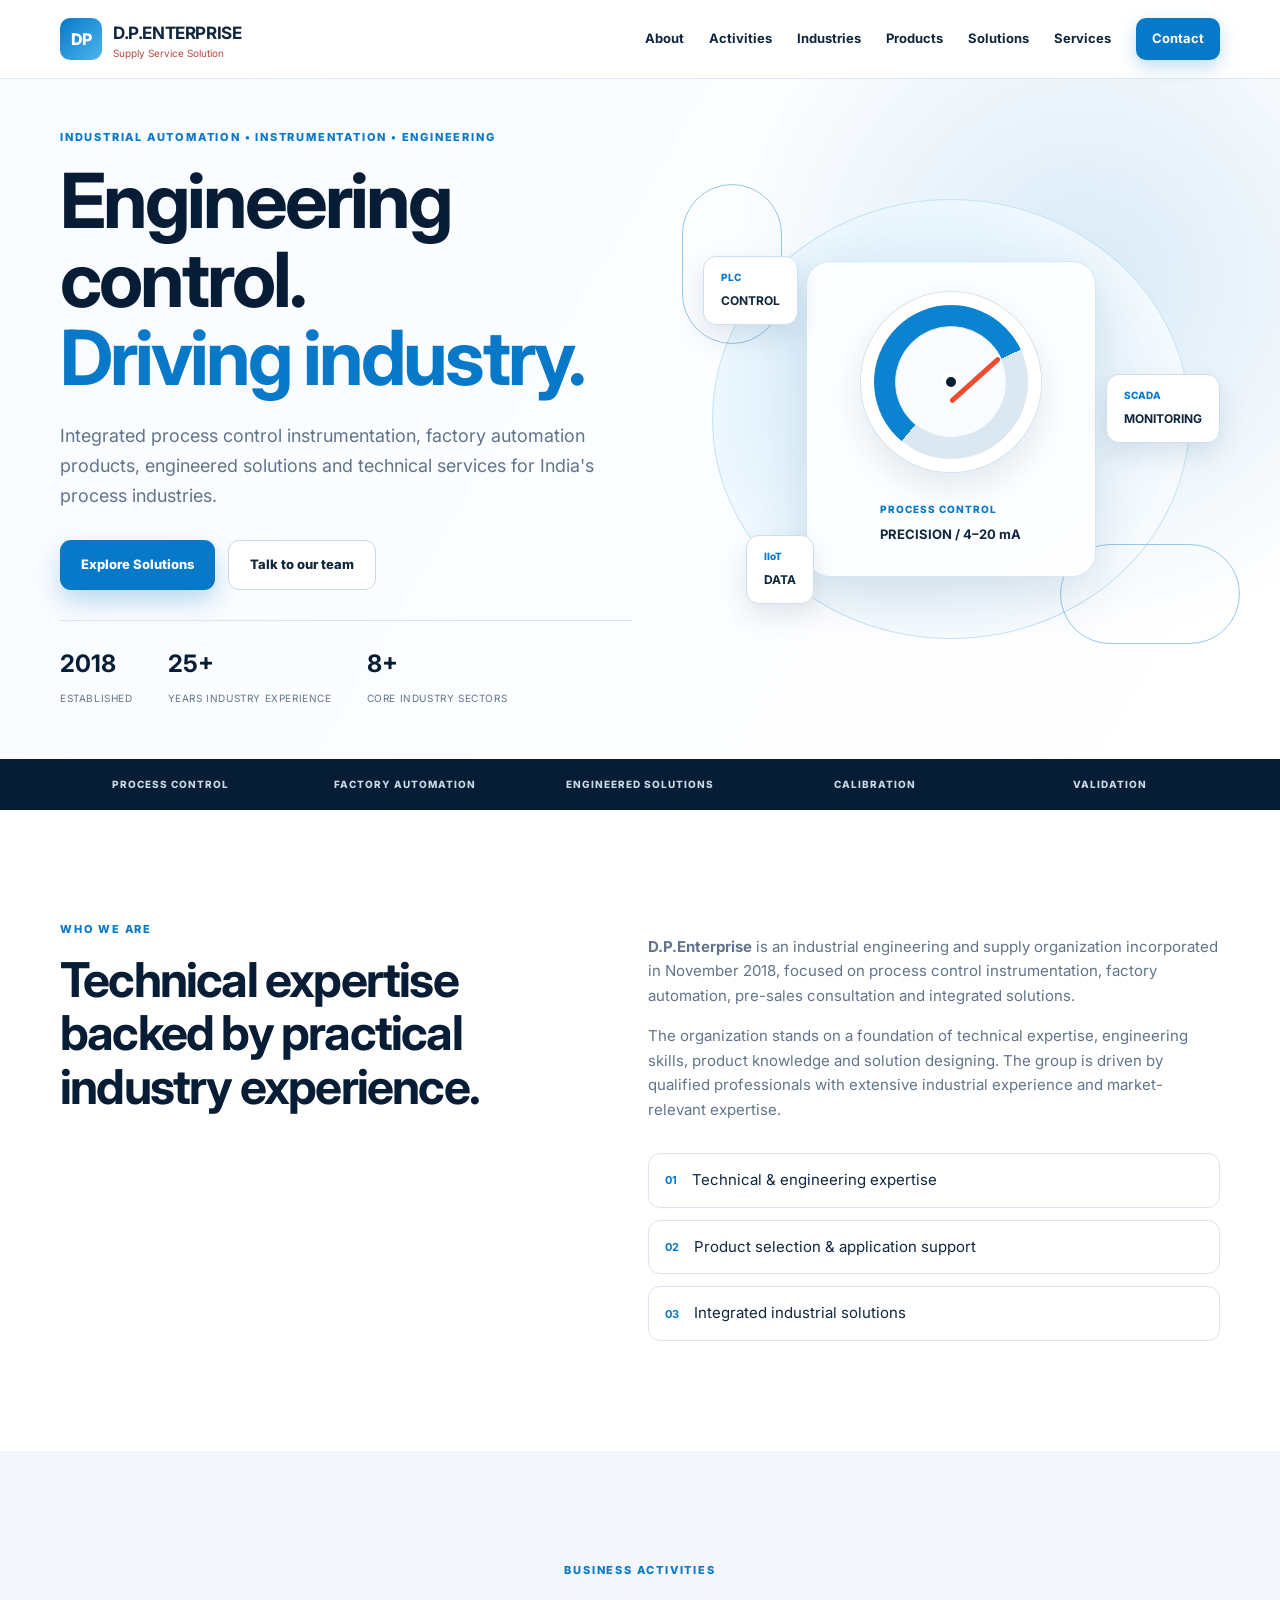
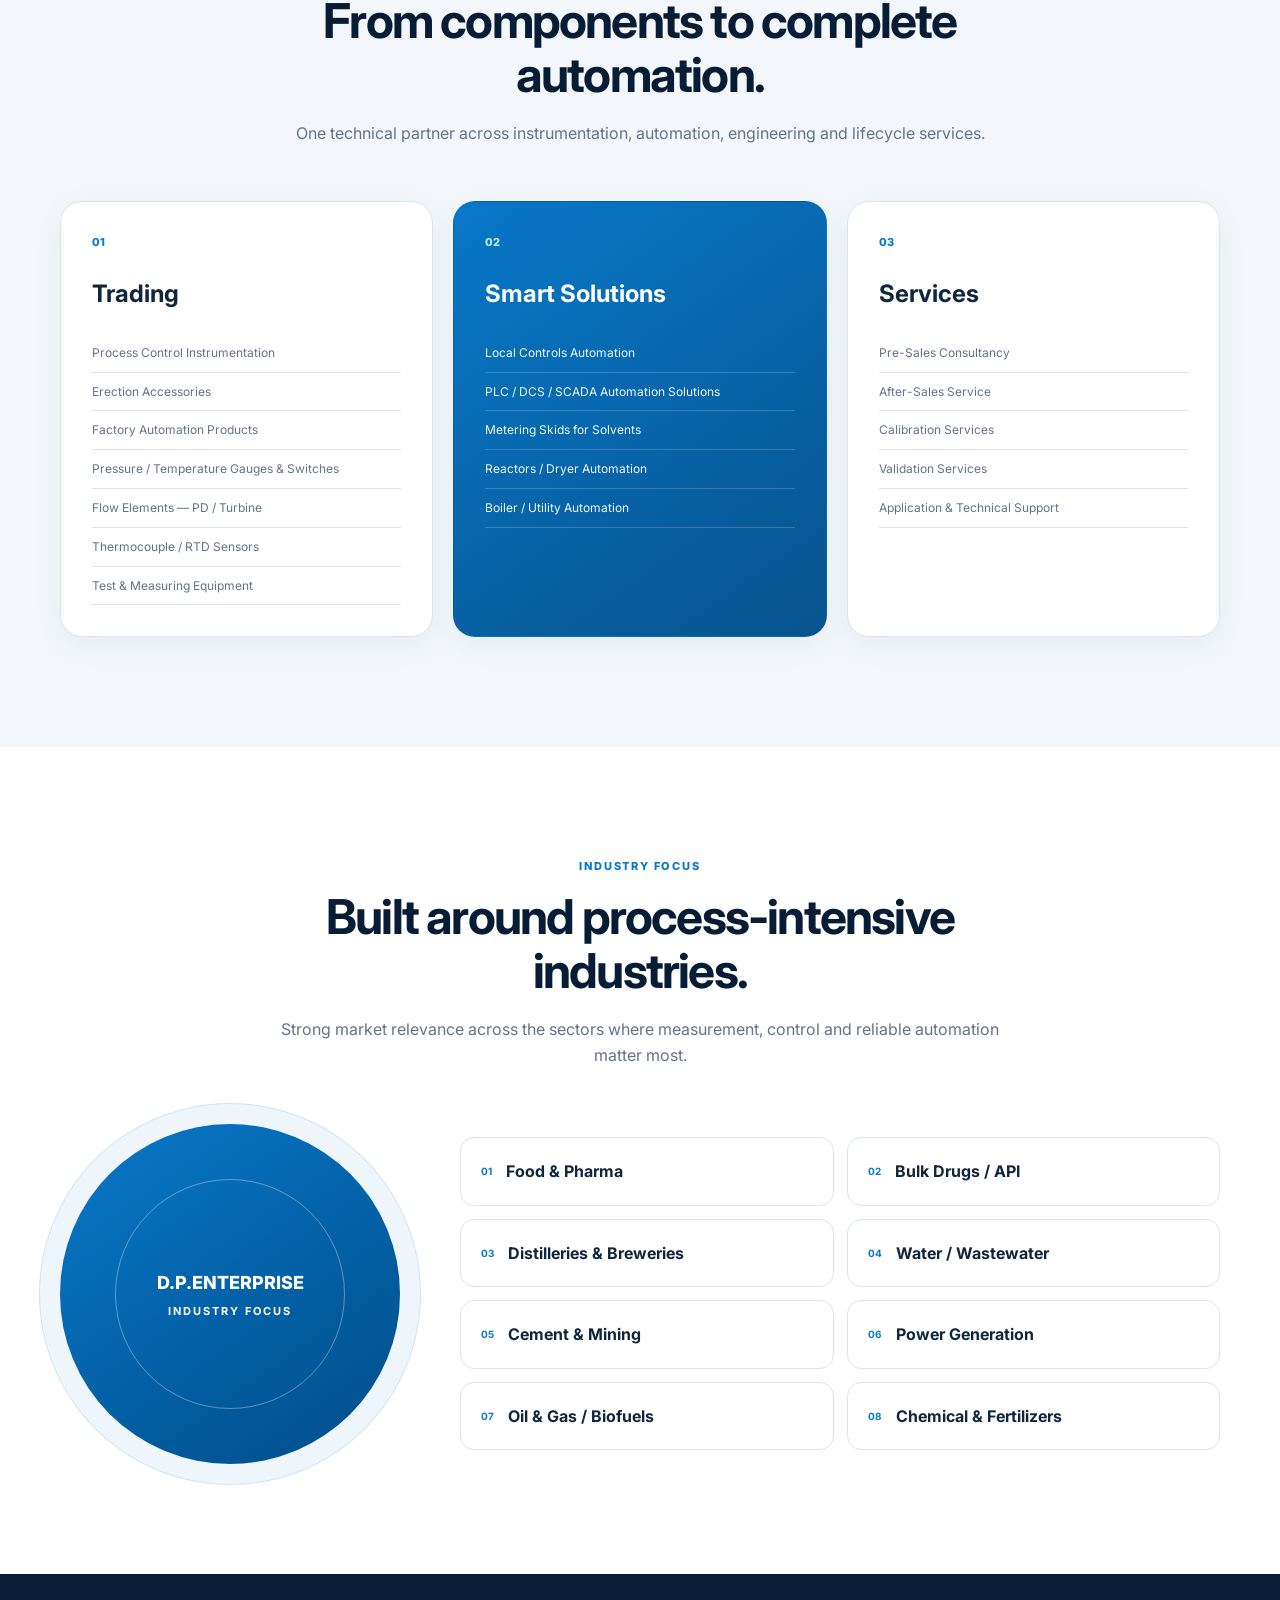
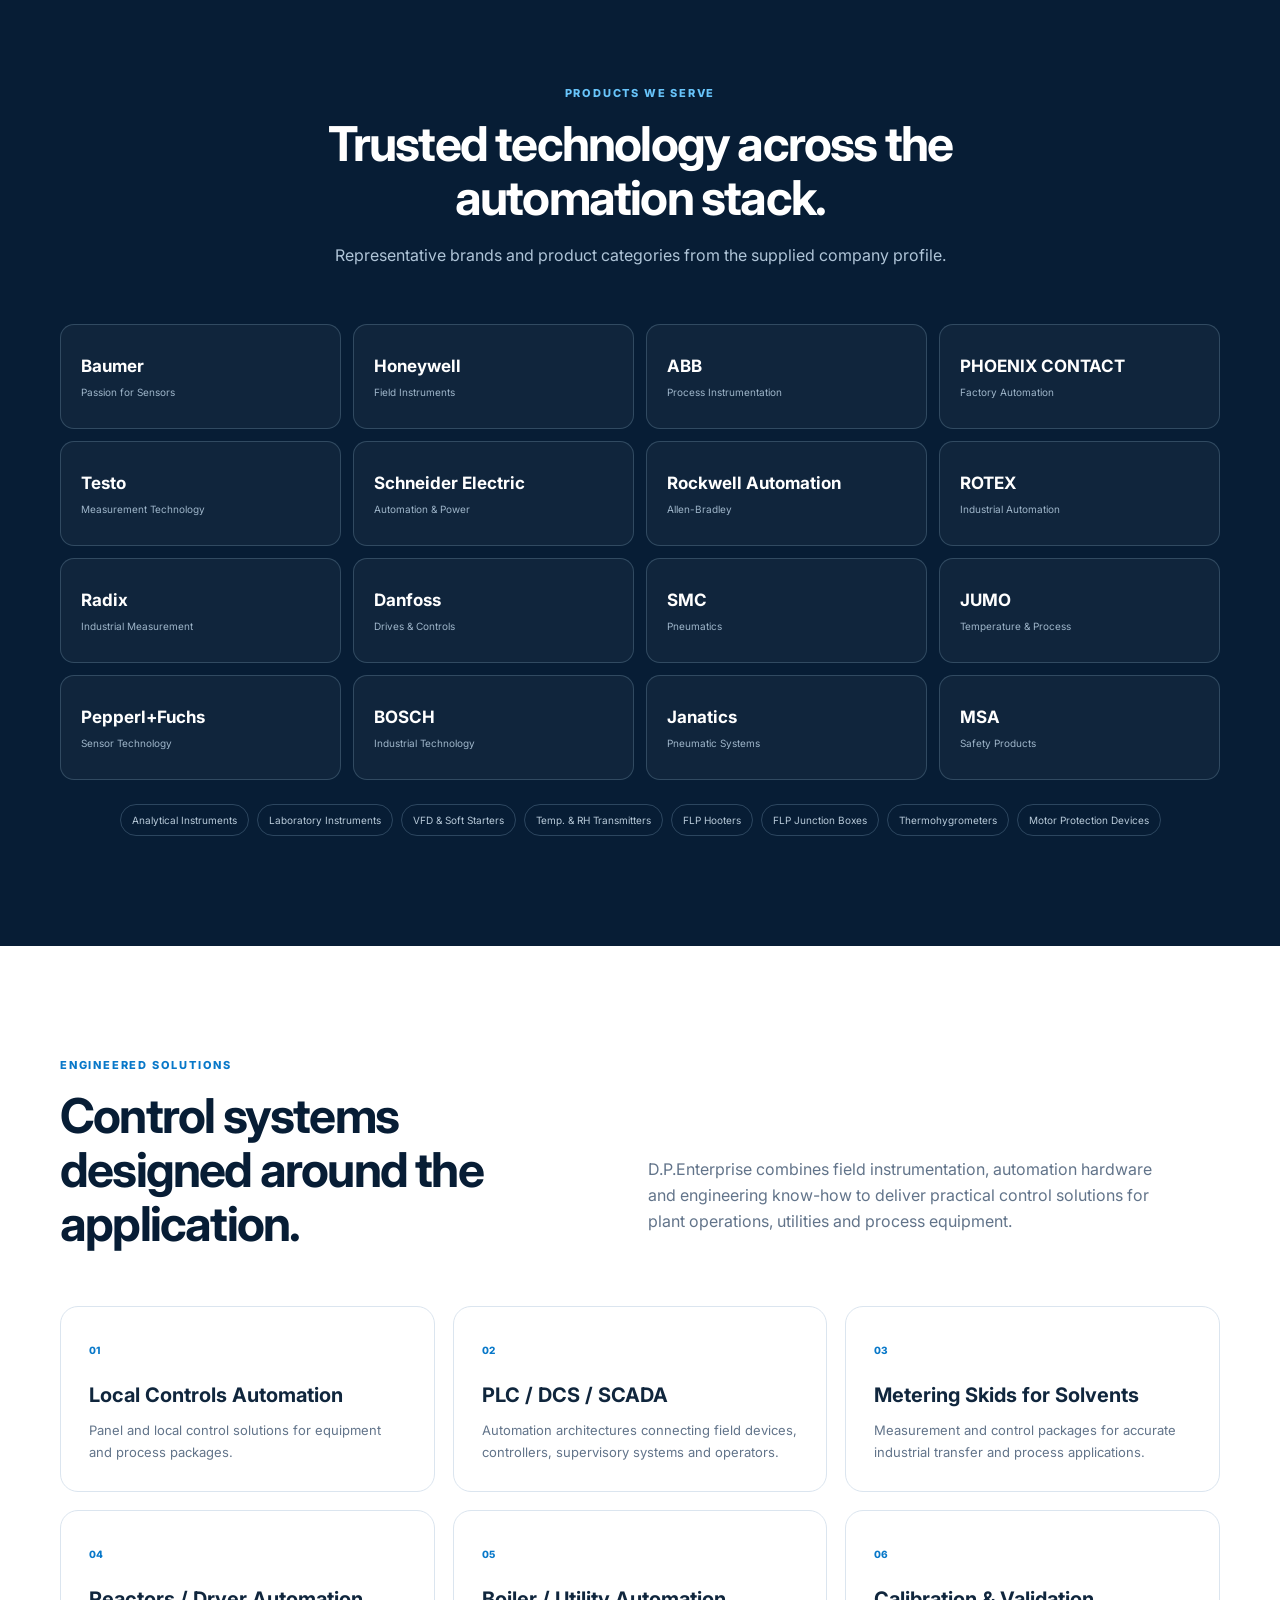
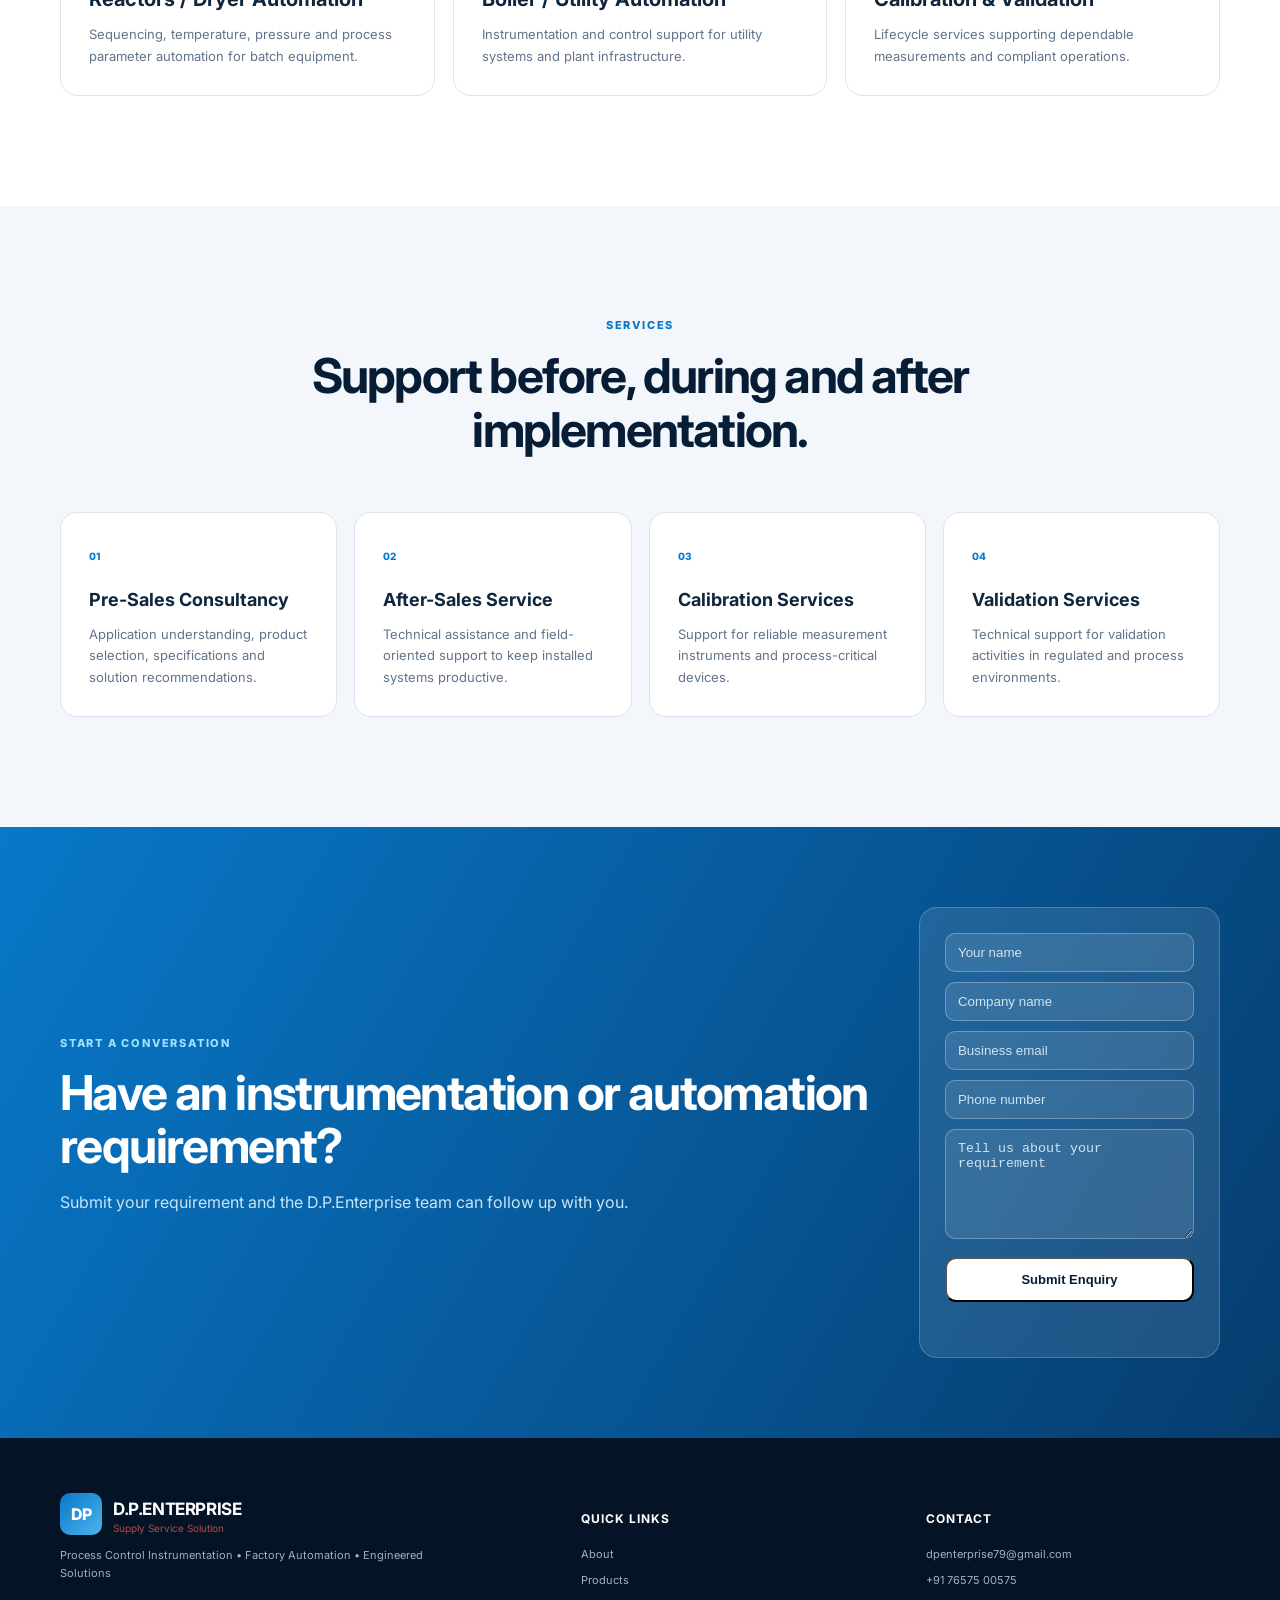
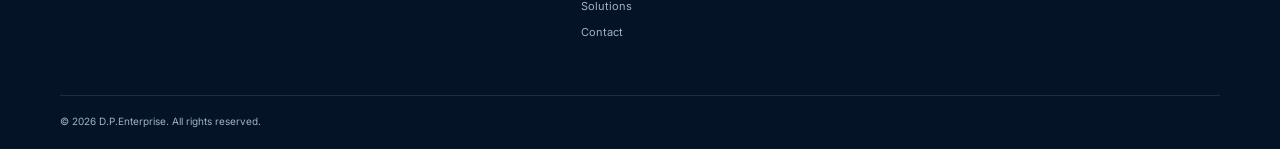
==== commit 2e202846: "Load responsive enquiry form CSS" ====
--- a/index.html
+++ b/index.html
@@ -1,30 +1 @@
-<!doctype html>
-<html lang="en">
-<head>
-  <meta charset="UTF-8" />
-  <meta name="viewport" content="width=device-width, initial-scale=1.0" />
-  <meta name="description" content="D.P.Enterprise — process control instrumentation, factory automation, engineered solutions and industrial services." />
-  <meta name="theme-color" content="#006bb6" />
-  <title>D.P.Enterprise | Supply Service Solution</title>
-  <link rel="preconnect" href="https://fonts.googleapis.com" />
-  <link rel="preconnect" href="https://fonts.gstatic.com" crossorigin />
-  <link href="https://fonts.googleapis.com/css2?family=Inter:wght@400;500;600;700;800&display=swap" rel="stylesheet" />
-  <link rel="stylesheet" href="styles.css" />
-</head>
-<body>
-  <header class="site-header" id="top"><div class="container nav-wrap"><a class="brand" href="#top" aria-label="D.P.Enterprise home"><span class="brand-mark">DP</span><span><strong>D.P.ENTERPRISE</strong><small>Supply Service Solution</small></span></a><button class="menu-toggle" aria-label="Toggle navigation" aria-expanded="false">☰</button><nav class="nav" aria-label="Primary navigation"><a href="#about">About</a><a href="#activities">Activities</a><a href="#industries">Industries</a><a href="#products">Products</a><a href="#solutions">Solutions</a><a href="#services">Services</a><a class="nav-cta" href="#contact">Contact</a></nav></div></header>
-  <main>
-    <section class="hero"><div class="hero-grid container"><div class="hero-copy reveal"><div class="eyebrow">INDUSTRIAL AUTOMATION • INSTRUMENTATION • ENGINEERING</div><h1>Engineering control.<br /><span>Driving industry.</span></h1><p class="lead">Integrated process control instrumentation, factory automation products, engineered solutions and technical services for India's process industries.</p><div class="hero-actions"><a class="btn btn-primary" href="#solutions">Explore Solutions</a><a class="btn btn-secondary" href="#contact">Talk to our team</a></div><div class="hero-stats"><div><strong>2018</strong><span>Established</span></div><div><strong>25+</strong><span>Years industry experience</span></div><div><strong>8+</strong><span>Core industry sectors</span></div></div></div><div class="hero-visual reveal"><div class="instrument-card main-instrument"><div class="gauge"><span class="needle"></span><span class="hub"></span></div><div><small>PROCESS CONTROL</small><strong>PRECISION / 4–20 mA</strong></div></div><div class="floating-card fc-one"><span>PLC</span><strong>CONTROL</strong></div><div class="floating-card fc-two"><span>SCADA</span><strong>MONITORING</strong></div><div class="floating-card fc-three"><span>IIoT</span><strong>DATA</strong></div><div class="circuit circuit-a"></div><div class="circuit circuit-b"></div></div></div></section>
-    <section class="trust-strip"><div class="container trust-grid"><span>PROCESS CONTROL</span><span>FACTORY AUTOMATION</span><span>ENGINEERED SOLUTIONS</span><span>CALIBRATION</span><span>VALIDATION</span></div></section>
-    <section class="section" id="about"><div class="container two-col"><div class="section-heading reveal"><div class="section-kicker">WHO WE ARE</div><h2>Technical expertise backed by practical industry experience.</h2></div><div class="about-copy reveal"><p><strong>D.P.Enterprise</strong> is an industrial engineering and supply organization incorporated in November 2018, focused on process control instrumentation, factory automation, pre-sales consultation and integrated solutions.</p><p>The organization stands on a foundation of technical expertise, engineering skills, product knowledge and solution designing. The group is driven by qualified professionals with extensive industrial experience and market-relevant expertise.</p><div class="about-points"><div><b>01</b><span>Technical & engineering expertise</span></div><div><b>02</b><span>Product selection & application support</span></div><div><b>03</b><span>Integrated industrial solutions</span></div></div></div></div></section>
-    <section class="section section-alt" id="activities"><div class="container"><div class="center-heading reveal"><div class="section-kicker">BUSINESS ACTIVITIES</div><h2>From components to complete automation.</h2><p>One technical partner across instrumentation, automation, engineering and lifecycle services.</p></div><div class="activity-grid"><article class="activity-card reveal"><div class="activity-icon">01</div><h3>Trading</h3><ul><li>Process Control Instrumentation</li><li>Erection Accessories</li><li>Factory Automation Products</li><li>Pressure / Temperature Gauges & Switches</li><li>Flow Elements — PD / Turbine</li><li>Thermocouple / RTD Sensors</li><li>Test & Measuring Equipment</li></ul></article><article class="activity-card featured reveal"><div class="activity-icon">02</div><h3>Smart Solutions</h3><ul><li>Local Controls Automation</li><li>PLC / DCS / SCADA Automation Solutions</li><li>Metering Skids for Solvents</li><li>Reactors / Dryer Automation</li><li>Boiler / Utility Automation</li></ul></article><article class="activity-card reveal"><div class="activity-icon">03</div><h3>Services</h3><ul><li>Pre-Sales Consultancy</li><li>After-Sales Service</li><li>Calibration Services</li><li>Validation Services</li><li>Application & Technical Support</li></ul></article></div></div></section>
-    <section class="section" id="industries"><div class="container"><div class="center-heading reveal"><div class="section-kicker">INDUSTRY FOCUS</div><h2>Built around process-intensive industries.</h2><p>Strong market relevance across the sectors where measurement, control and reliable automation matter most.</p></div><div class="industry-layout"><div class="industry-core reveal"><div class="pulse"></div><span>D.P.ENTERPRISE</span><strong>INDUSTRY FOCUS</strong></div><div class="industry-list"><div class="industry-item reveal"><span>01</span>Food & Pharma</div><div class="industry-item reveal"><span>02</span>Bulk Drugs / API</div><div class="industry-item reveal"><span>03</span>Distilleries & Breweries</div><div class="industry-item reveal"><span>04</span>Water / Wastewater</div><div class="industry-item reveal"><span>05</span>Cement & Mining</div><div class="industry-item reveal"><span>06</span>Power Generation</div><div class="industry-item reveal"><span>07</span>Oil & Gas / Biofuels</div><div class="industry-item reveal"><span>08</span>Chemical & Fertilizers</div></div></div></div></section>
-    <section class="section section-dark" id="products"><div class="container"><div class="center-heading light reveal"><div class="section-kicker">PRODUCTS WE SERVE</div><h2>Trusted technology across the automation stack.</h2><p>Representative brands and product categories from the supplied company profile.</p></div><div class="brand-grid reveal"><div class="brand-tile"><strong>Baumer</strong><span>Passion for Sensors</span></div><div class="brand-tile"><strong>Honeywell</strong><span>Field Instruments</span></div><div class="brand-tile"><strong>ABB</strong><span>Process Instrumentation</span></div><div class="brand-tile"><strong>PHOENIX CONTACT</strong><span>Factory Automation</span></div><div class="brand-tile"><strong>Testo</strong><span>Measurement Technology</span></div><div class="brand-tile"><strong>Schneider Electric</strong><span>Automation & Power</span></div><div class="brand-tile"><strong>Rockwell Automation</strong><span>Allen-Bradley</span></div><div class="brand-tile"><strong>ROTEX</strong><span>Industrial Automation</span></div><div class="brand-tile"><strong>Radix</strong><span>Industrial Measurement</span></div><div class="brand-tile"><strong>Danfoss</strong><span>Drives & Controls</span></div><div class="brand-tile"><strong>SMC</strong><span>Pneumatics</span></div><div class="brand-tile"><strong>JUMO</strong><span>Temperature & Process</span></div><div class="brand-tile"><strong>Pepperl+Fuchs</strong><span>Sensor Technology</span></div><div class="brand-tile"><strong>BOSCH</strong><span>Industrial Technology</span></div><div class="brand-tile"><strong>Janatics</strong><span>Pneumatic Systems</span></div><div class="brand-tile"><strong>MSA</strong><span>Safety Products</span></div></div><div class="product-categories"><span>Analytical Instruments</span><span>Laboratory Instruments</span><span>VFD & Soft Starters</span><span>Temp. & RH Transmitters</span><span>FLP Hooters</span><span>FLP Junction Boxes</span><span>Thermohygrometers</span><span>Motor Protection Devices</span></div></div></section>
-    <section class="section" id="solutions"><div class="container"><div class="two-col solution-intro"><div class="section-heading reveal"><div class="section-kicker">ENGINEERED SOLUTIONS</div><h2>Control systems designed around the application.</h2></div><p class="reveal">D.P.Enterprise combines field instrumentation, automation hardware and engineering know-how to deliver practical control solutions for plant operations, utilities and process equipment.</p></div><div class="solution-grid"><article class="solution-card reveal"><span>01</span><h3>Local Controls Automation</h3><p>Panel and local control solutions for equipment and process packages.</p></article><article class="solution-card reveal"><span>02</span><h3>PLC / DCS / SCADA</h3><p>Automation architectures connecting field devices, controllers, supervisory systems and operators.</p></article><article class="solution-card reveal"><span>03</span><h3>Metering Skids for Solvents</h3><p>Measurement and control packages for accurate industrial transfer and process applications.</p></article><article class="solution-card reveal"><span>04</span><h3>Reactors / Dryer Automation</h3><p>Sequencing, temperature, pressure and process parameter automation for batch equipment.</p></article><article class="solution-card reveal"><span>05</span><h3>Boiler / Utility Automation</h3><p>Instrumentation and control support for utility systems and plant infrastructure.</p></article><article class="solution-card reveal"><span>06</span><h3>Calibration & Validation</h3><p>Lifecycle services supporting dependable measurements and compliant operations.</p></article></div></div></section>
-    <section class="section section-alt" id="services"><div class="container"><div class="center-heading reveal"><div class="section-kicker">SERVICES</div><h2>Support before, during and after implementation.</h2></div><div class="service-grid"><article class="service-card reveal"><b>01</b><h3>Pre-Sales Consultancy</h3><p>Application understanding, product selection, specifications and solution recommendations.</p></article><article class="service-card reveal"><b>02</b><h3>After-Sales Service</h3><p>Technical assistance and field-oriented support to keep installed systems productive.</p></article><article class="service-card reveal"><b>03</b><h3>Calibration Services</h3><p>Support for reliable measurement instruments and process-critical devices.</p></article><article class="service-card reveal"><b>04</b><h3>Validation Services</h3><p>Technical support for validation activities in regulated and process environments.</p></article></div></div></section>
-    <section class="cta-section" id="contact"><div class="container cta-inner reveal"><div><div class="section-kicker">START A CONVERSATION</div><h2>Have an instrumentation or automation requirement?</h2><p>Submit your requirement and the D.P.Enterprise team can follow up with you.</p></div><form class="contact-box enquiry-form" id="enquiryForm"><input name="name" placeholder="Your name" autocomplete="name" required /><input name="company" placeholder="Company name" autocomplete="organization" /><input name="email" type="email" placeholder="Business email" autocomplete="email" required /><input name="phone" type="tel" placeholder="Phone number" autocomplete="tel" /><textarea name="requirement" placeholder="Tell us about your requirement" rows="4" required></textarea><button class="btn btn-white" type="submit">Submit Enquiry</button><p class="form-status" id="formStatus" role="status" aria-live="polite"></p></form></div></section>
-  </main>
-  <footer class="footer"><div class="container footer-grid"><div><div class="brand footer-brand"><span class="brand-mark">DP</span><span><strong>D.P.ENTERPRISE</strong><small>Supply Service Solution</small></span></div><p>Process Control Instrumentation • Factory Automation • Engineered Solutions</p></div><div><h4>Quick Links</h4><a href="#about">About</a><a href="#products">Products</a><a href="#solutions">Solutions</a><a href="#contact">Contact</a></div><div><h4>Contact</h4><a href="mailto:dpenterprise79@gmail.com">dpenterprise79@gmail.com</a><a href="tel:+917657500575">+91 76575 00575</a></div></div><div class="container copyright">© <span id="year"></span> D.P.Enterprise. All rights reserved.</div></footer>
-  <script src="script.js"></script>
-</body>
-</html>
+<!doctype html><html lang="en"><head><meta charset="UTF-8" /><meta name="viewport" content="width=device-width, initial-scale=1.0" /><meta name="description" content="D.P.Enterprise — process control instrumentation, factory automation, engineered solutions and industrial services." /><meta name="theme-color" content="#006bb6" /><title>D.P.Enterprise | Supply Service Solution</title><link rel="preconnect" href="https://fonts.googleapis.com" /><link rel="preconnect" href="https://fonts.gstatic.com" crossorigin /><link href="https://fonts.googleapis.com/css2?family=Inter:wght@400;500;600;700;800&display=swap" rel="stylesheet" /><link rel="stylesheet" href="styles.css" /><link rel="stylesheet" href="form.css" /></head><body><header class="site-header" id="top"><div class="container nav-wrap"><a class="brand" href="#top" aria-label="D.P.Enterprise home"><span class="brand-mark">DP</span><span><strong>D.P.ENTERPRISE</strong><small>Supply Service Solution</small></span></a><button class="menu-toggle" aria-label="Toggle navigation" aria-expanded="false">☰</button><nav class="nav" aria-label="Primary navigation"><a href="#about">About</a><a href="#activities">Activities</a><a href="#industries">Industries</a><a href="#products">Products</a><a href="#solutions">Solutions</a><a href="#services">Services</a><a class="nav-cta" href="#contact">Contact</a></nav></div></header><main><section class="hero"><div class="hero-grid container"><div class="hero-copy reveal"><div class="eyebrow">INDUSTRIAL AUTOMATION • INSTRUMENTATION • ENGINEERING</div><h1>Engineering control.<br /><span>Driving industry.</span></h1><p class="lead">Integrated process control instrumentation, factory automation products, engineered solutions and technical services for India's process industries.</p><div class="hero-actions"><a class="btn btn-primary" href="#solutions">Explore Solutions</a><a class="btn btn-secondary" href="#contact">Talk to our team</a></div><div class="hero-stats"><div><strong>2018</strong><span>Established</span></div><div><strong>25+</strong><span>Years industry experience</span></div><div><strong>8+</strong><span>Core industry sectors</span></div></div></div><div class="hero-visual reveal"><div class="instrument-card main-instrument"><div class="gauge"><span class="needle"></span><span class="hub"></span></div><div><small>PROCESS CONTROL</small><strong>PRECISION / 4–20 mA</strong></div></div><div class="floating-card fc-one"><span>PLC</span><strong>CONTROL</strong></div><div class="floating-card fc-two"><span>SCADA</span><strong>MONITORING</strong></div><div class="floating-card fc-three"><span>IIoT</span><strong>DATA</strong></div><div class="circuit circuit-a"></div><div class="circuit circuit-b"></div></div></div></section><section class="trust-strip"><div class="container trust-grid"><span>PROCESS CONTROL</span><span>FACTORY AUTOMATION</span><span>ENGINEERED SOLUTIONS</span><span>CALIBRATION</span><span>VALIDATION</span></div></section><section class="section" id="about"><div class="container two-col"><div class="section-heading reveal"><div class="section-kicker">WHO WE ARE</div><h2>Technical expertise backed by practical industry experience.</h2></div><div class="about-copy reveal"><p><strong>D.P.Enterprise</strong> is an industrial engineering and supply organization incorporated in November 2018, focused on process control instrumentation, factory automation, pre-sales consultation and integrated solutions.</p><p>The organization stands on a foundation of technical expertise, engineering skills, product knowledge and solution designing. The group is driven by qualified professionals with extensive industrial experience and market-relevant expertise.</p><div class="about-points"><div><b>01</b><span>Technical & engineering expertise</span></div><div><b>02</b><span>Product selection & application support</span></div><div><b>03</b><span>Integrated industrial solutions</span></div></div></div></div></section><section class="section section-alt" id="activities"><div class="container"><div class="center-heading reveal"><div class="section-kicker">BUSINESS ACTIVITIES</div><h2>From components to complete automation.</h2><p>One technical partner across instrumentation, automation, engineering and lifecycle services.</p></div><div class="activity-grid"><article class="activity-card reveal"><div class="activity-icon">01</div><h3>Trading</h3><ul><li>Process Control Instrumentation</li><li>Erection Accessories</li><li>Factory Automation Products</li><li>Pressure / Temperature Gauges & Switches</li><li>Flow Elements — PD / Turbine</li><li>Thermocouple / RTD Sensors</li><li>Test & Measuring Equipment</li></ul></article><article class="activity-card featured reveal"><div class="activity-icon">02</div><h3>Smart Solutions</h3><ul><li>Local Controls Automation</li><li>PLC / DCS / SCADA Automation Solutions</li><li>Metering Skids for Solvents</li><li>Reactors / Dryer Automation</li><li>Boiler / Utility Automation</li></ul></article><article class="activity-card reveal"><div class="activity-icon">03</div><h3>Services</h3><ul><li>Pre-Sales Consultancy</li><li>After-Sales Service</li><li>Calibration Services</li><li>Validation Services</li><li>Application & Technical Support</li></ul></article></div></div></section><section class="section" id="industries"><div class="container"><div class="center-heading reveal"><div class="section-kicker">INDUSTRY FOCUS</div><h2>Built around process-intensive industries.</h2><p>Strong market relevance across the sectors where measurement, control and reliable automation matter most.</p></div><div class="industry-layout"><div class="industry-core reveal"><div class="pulse"></div><span>D.P.ENTERPRISE</span><strong>INDUSTRY FOCUS</strong></div><div class="industry-list"><div class="industry-item reveal"><span>01</span>Food & Pharma</div><div class="industry-item reveal"><span>02</span>Bulk Drugs / API</div><div class="industry-item reveal"><span>03</span>Distilleries & Breweries</div><div class="industry-item reveal"><span>04</span>Water / Wastewater</div><div class="industry-item reveal"><span>05</span>Cement & Mining</div><div class="industry-item reveal"><span>06</span>Power Generation</div><div class="industry-item reveal"><span>07</span>Oil & Gas / Biofuels</div><div class="industry-item reveal"><span>08</span>Chemical & Fertilizers</div></div></div></div></section><section class="section section-dark" id="products"><div class="container"><div class="center-heading light reveal"><div class="section-kicker">PRODUCTS WE SERVE</div><h2>Trusted technology across the automation stack.</h2><p>Representative brands and product categories from the supplied company profile.</p></div><div class="brand-grid reveal"><div class="brand-tile"><strong>Baumer</strong><span>Passion for Sensors</span></div><div class="brand-tile"><strong>Honeywell</strong><span>Field Instruments</span></div><div class="brand-tile"><strong>ABB</strong><span>Process Instrumentation</span></div><div class="brand-tile"><strong>PHOENIX CONTACT</strong><span>Factory Automation</span></div><div class="brand-tile"><strong>Testo</strong><span>Measurement Technology</span></div><div class="brand-tile"><strong>Schneider Electric</strong><span>Automation & Power</span></div><div class="brand-tile"><strong>Rockwell Automation</strong><span>Allen-Bradley</span></div><div class="brand-tile"><strong>ROTEX</strong><span>Industrial Automation</span></div><div class="brand-tile"><strong>Radix</strong><span>Industrial Measurement</span></div><div class="brand-tile"><strong>Danfoss</strong><span>Drives & Controls</span></div><div class="brand-tile"><strong>SMC</strong><span>Pneumatics</span></div><div class="brand-tile"><strong>JUMO</strong><span>Temperature & Process</span></div><div class="brand-tile"><strong>Pepperl+Fuchs</strong><span>Sensor Technology</span></div><div class="brand-tile"><strong>BOSCH</strong><span>Industrial Technology</span></div><div class="brand-tile"><strong>Janatics</strong><span>Pneumatic Systems</span></div><div class="brand-tile"><strong>MSA</strong><span>Safety Products</span></div></div><div class="product-categories"><span>Analytical Instruments</span><span>Laboratory Instruments</span><span>VFD & Soft Starters</span><span>Temp. & RH Transmitters</span><span>FLP Hooters</span><span>FLP Junction Boxes</span><span>Thermohygrometers</span><span>Motor Protection Devices</span></div></div></section><section class="section" id="solutions"><div class="container"><div class="two-col solution-intro"><div class="section-heading reveal"><div class="section-kicker">ENGINEERED SOLUTIONS</div><h2>Control systems designed around the application.</h2></div><p class="reveal">D.P.Enterprise combines field instrumentation, automation hardware and engineering know-how to deliver practical control solutions for plant operations, utilities and process equipment.</p></div><div class="solution-grid"><article class="solution-card reveal"><span>01</span><h3>Local Controls Automation</h3><p>Panel and local control solutions for equipment and process packages.</p></article><article class="solution-card reveal"><span>02</span><h3>PLC / DCS / SCADA</h3><p>Automation architectures connecting field devices, controllers, supervisory systems and operators.</p></article><article class="solution-card reveal"><span>03</span><h3>Metering Skids for Solvents</h3><p>Measurement and control packages for accurate industrial transfer and process applications.</p></article><article class="solution-card reveal"><span>04</span><h3>Reactors / Dryer Automation</h3><p>Sequencing, temperature, pressure and process parameter automation for batch equipment.</p></article><article class="solution-card reveal"><span>05</span><h3>Boiler / Utility Automation</h3><p>Instrumentation and control support for utility systems and plant infrastructure.</p></article><article class="solution-card reveal"><span>06</span><h3>Calibration & Validation</h3><p>Lifecycle services supporting dependable measurements and compliant operations.</p></article></div></div></section><section class="section section-alt" id="services"><div class="container"><div class="center-heading reveal"><div class="section-kicker">SERVICES</div><h2>Support before, during and after implementation.</h2></div><div class="service-grid"><article class="service-card reveal"><b>01</b><h3>Pre-Sales Consultancy</h3><p>Application understanding, product selection, specifications and solution recommendations.</p></article><article class="service-card reveal"><b>02</b><h3>After-Sales Service</h3><p>Technical assistance and field-oriented support to keep installed systems productive.</p></article><article class="service-card reveal"><b>03</b><h3>Calibration Services</h3><p>Support for reliable measurement instruments and process-critical devices.</p></article><article class="service-card reveal"><b>04</b><h3>Validation Services</h3><p>Technical support for validation activities in regulated and process environments.</p></article></div></div></section><section class="cta-section" id="contact"><div class="container cta-inner reveal"><div><div class="section-kicker">START A CONVERSATION</div><h2>Have an instrumentation or automation requirement?</h2><p>Submit your requirement and the D.P.Enterprise team can follow up with you.</p></div><form class="contact-box enquiry-form" id="enquiryForm"><input name="name" placeholder="Your name" autocomplete="name" required /><input name="company" placeholder="Company name" autocomplete="organization" /><input name="email" type="email" placeholder="Business email" autocomplete="email" required /><input name="phone" type="tel" placeholder="Phone number" autocomplete="tel" /><textarea name="requirement" placeholder="Tell us about your requirement" rows="4" required></textarea><button class="btn btn-white" type="submit">Submit Enquiry</button><p class="form-status" id="formStatus" role="status" aria-live="polite"></p></form></div></section></main><footer class="footer"><div class="container footer-grid"><div><div class="brand footer-brand"><span class="brand-mark">DP</span><span><strong>D.P.ENTERPRISE</strong><small>Supply Service Solution</small></span></div><p>Process Control Instrumentation • Factory Automation • Engineered Solutions</p></div><div><h4>Quick Links</h4><a href="#about">About</a><a href="#products">Products</a><a href="#solutions">Solutions</a><a href="#contact">Contact</a></div><div><h4>Contact</h4><a href="mailto:dpenterprise79@gmail.com">dpenterprise79@gmail.com</a><a href="tel:+917657500575">+91 76575 00575</a></div></div><div class="container copyright">© <span id="year"></span> D.P.Enterprise. All rights reserved.</div></footer><script src="script.js"></script></body></html>
--- a/form.css
+++ b/form.css
@@ -0,0 +1 @@
+.enquiry-form{min-width:0}.enquiry-form input,.enquiry-form textarea{width:100%;border:1px solid rgba(255,255,255,.28);border-radius:10px;background:rgba(255,255,255,.1);color:#fff;padding:11px 12px;outline:0}.enquiry-form textarea{resize:vertical;min-height:110px}.enquiry-form input::placeholder,.enquiry-form textarea::placeholder{color:#cfe3f1}.enquiry-form input:focus,.enquiry-form textarea:focus{border-color:#fff;box-shadow:0 0 0 2px rgba(255,255,255,.12)}.enquiry-form .btn-white{width:100%}.enquiry-form button:disabled{opacity:.65;cursor:not-allowed}.form-status{min-height:20px!important;font-size:11px!important;margin:0!important;color:#e8f7ff!important}.contact-box{width:min(100%,390px)}@media(max-width:900px){.contact-box{width:100%}}@media(max-width:560px){.enquiry-form input,.enquiry-form textarea{font-size:16px}.enquiry-form textarea{min-height:100px}.contact-box{width:100%}}
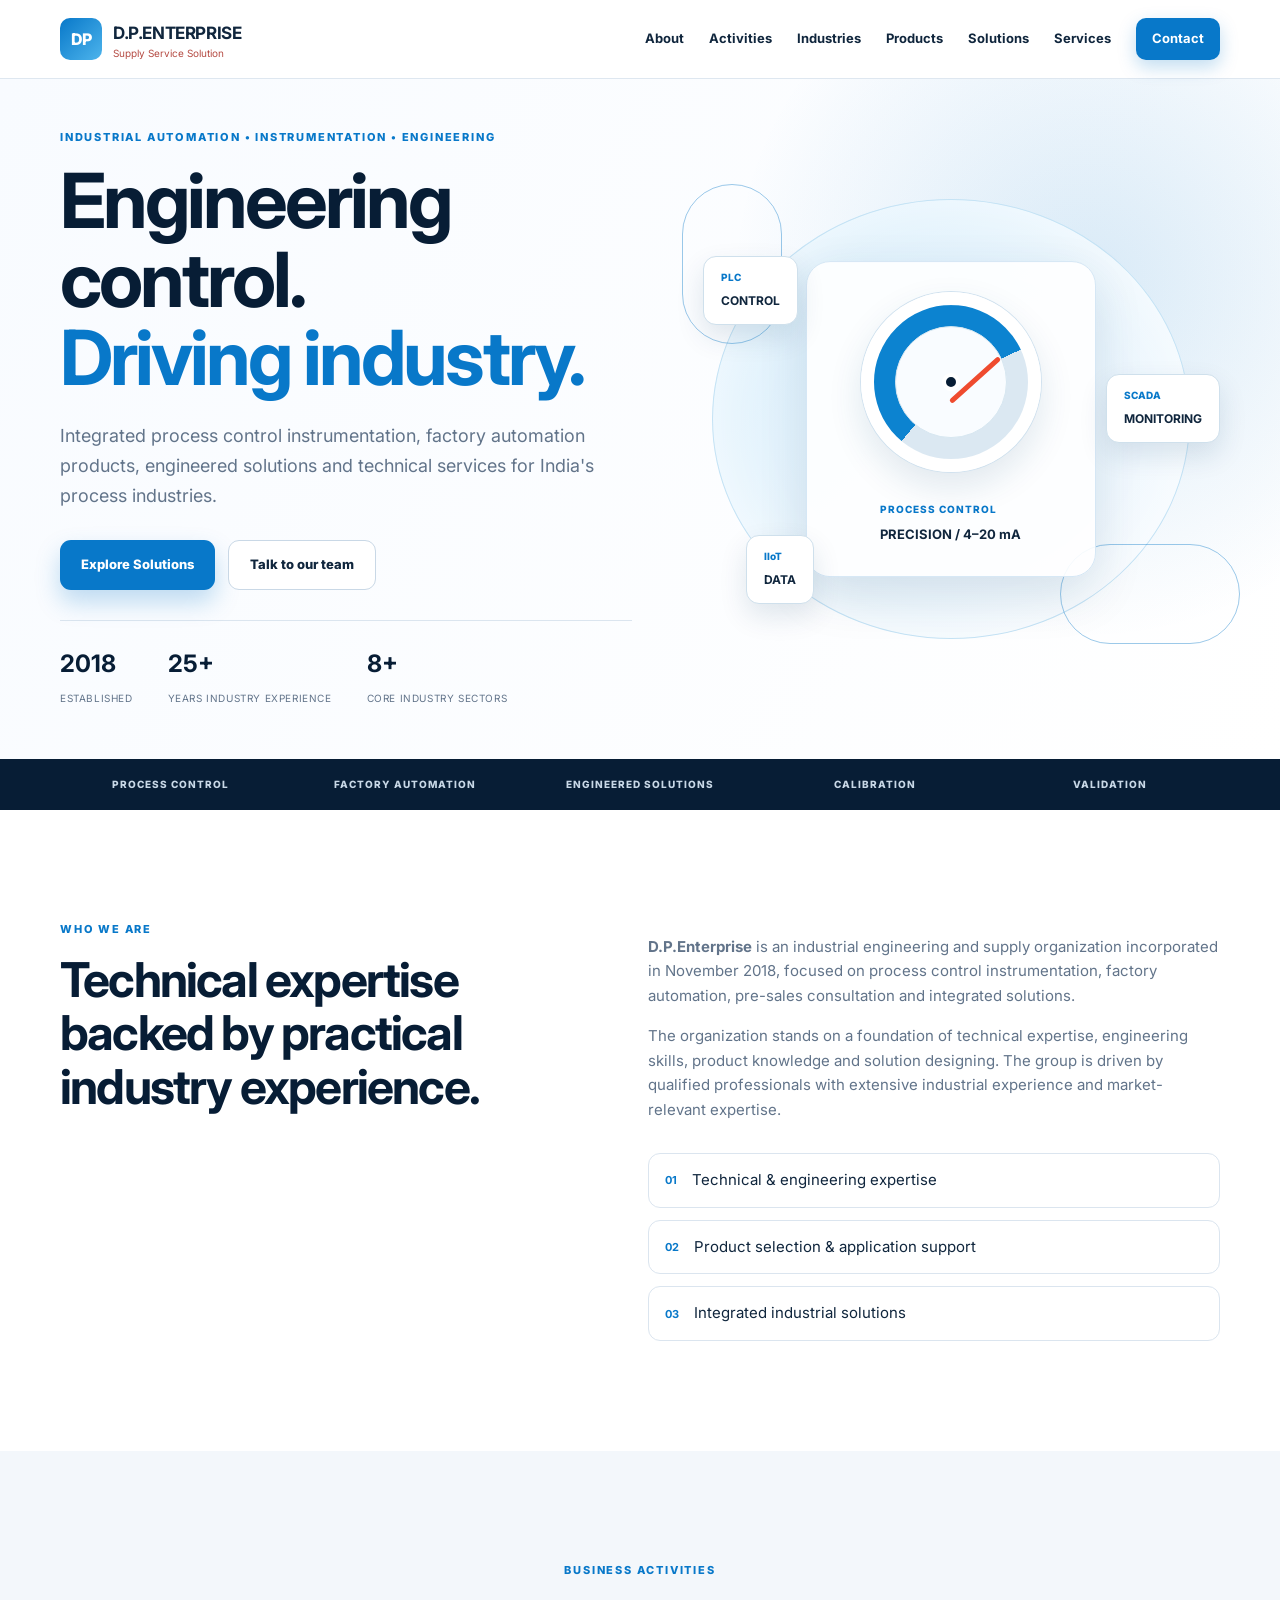
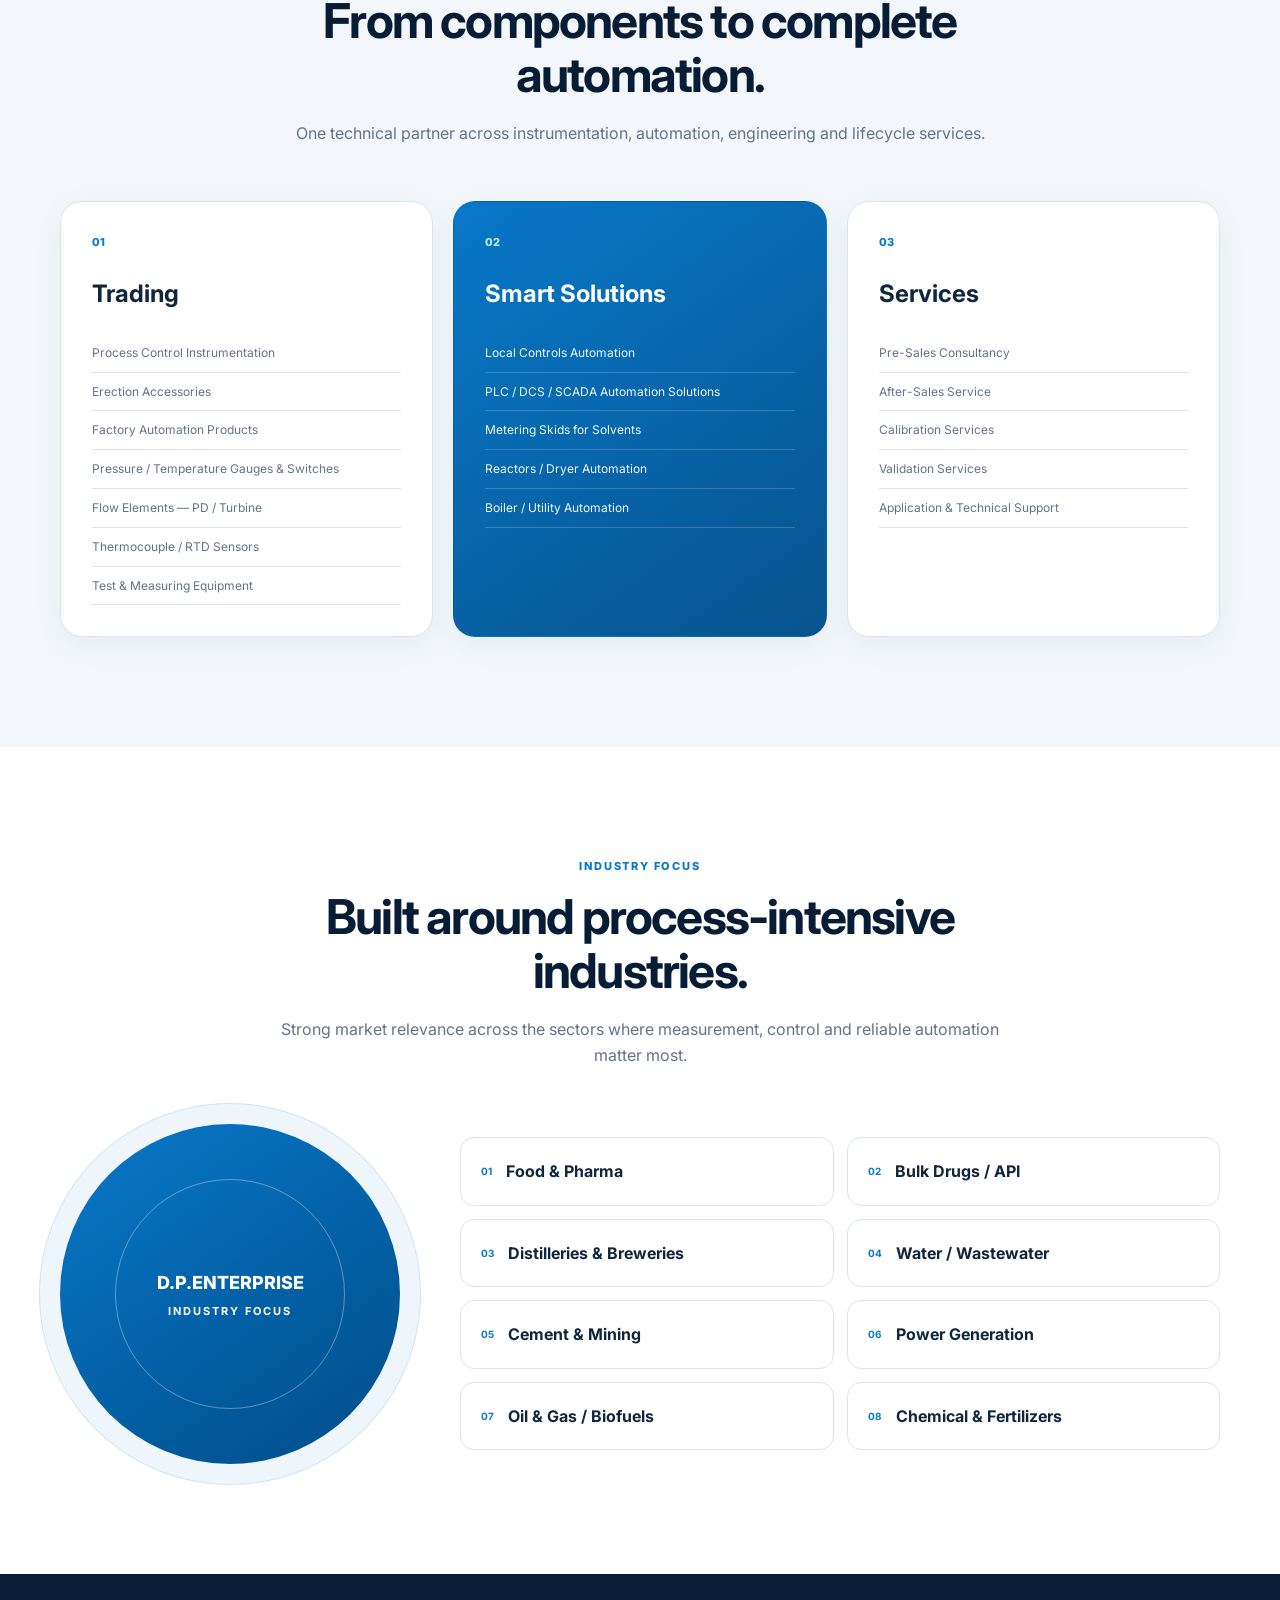
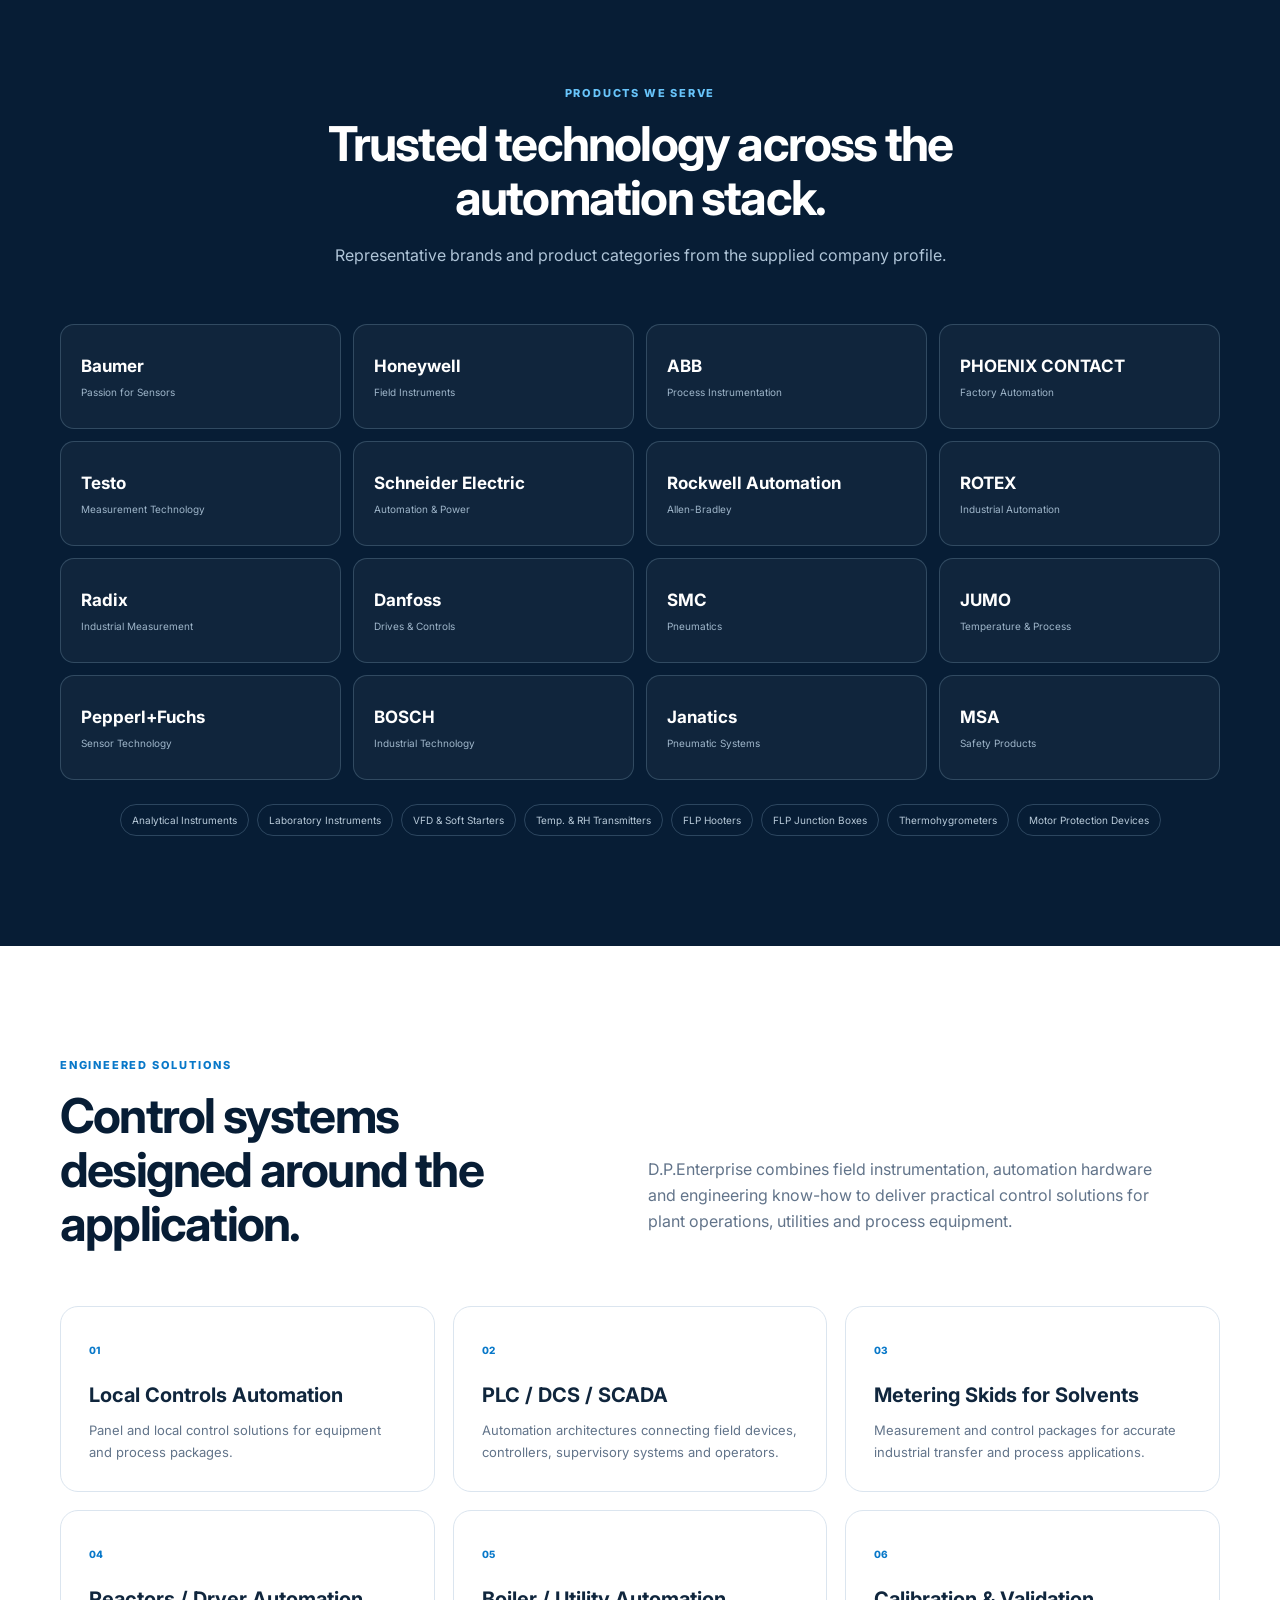
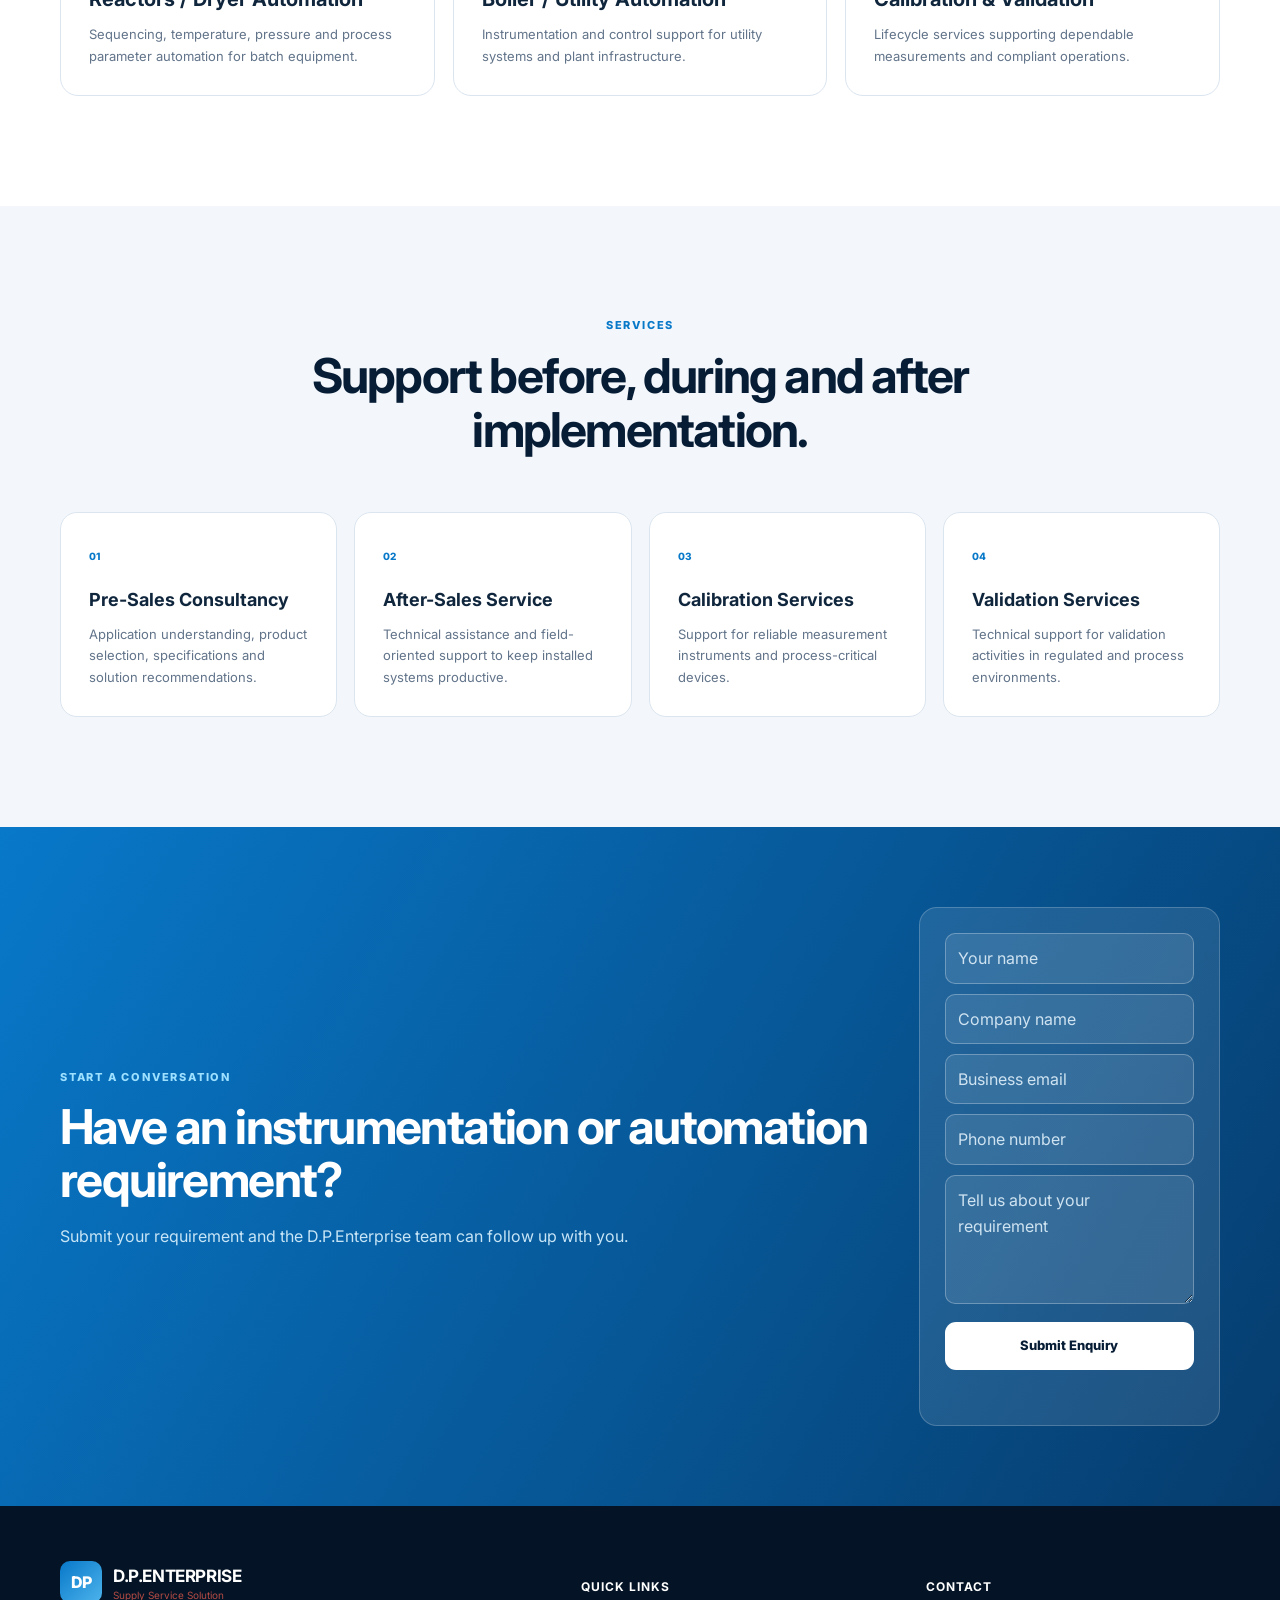
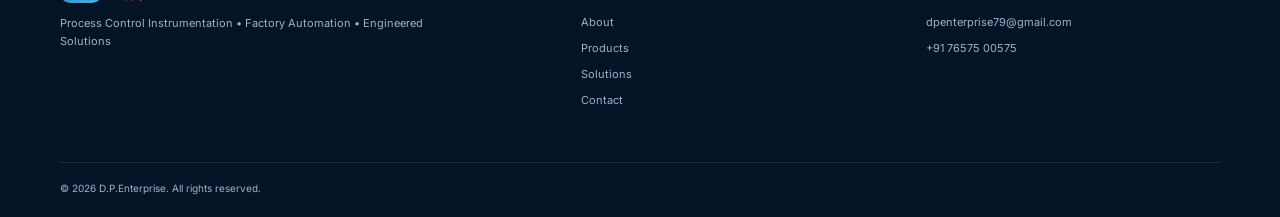
==== commit 403d3978: "Format HTML for readability" ====
--- a/index.html
+++ b/index.html
@@ -1 +1,452 @@
-<!doctype html><html lang="en"><head><meta charset="UTF-8" /><meta name="viewport" content="width=device-width, initial-scale=1.0" /><meta name="description" content="D.P.Enterprise — process control instrumentation, factory automation, engineered solutions and industrial services." /><meta name="theme-color" content="#006bb6" /><title>D.P.Enterprise | Supply Service Solution</title><link rel="preconnect" href="https://fonts.googleapis.com" /><link rel="preconnect" href="https://fonts.gstatic.com" crossorigin /><link href="https://fonts.googleapis.com/css2?family=Inter:wght@400;500;600;700;800&display=swap" rel="stylesheet" /><link rel="stylesheet" href="styles.css" /><link rel="stylesheet" href="form.css" /></head><body><header class="site-header" id="top"><div class="container nav-wrap"><a class="brand" href="#top" aria-label="D.P.Enterprise home"><span class="brand-mark">DP</span><span><strong>D.P.ENTERPRISE</strong><small>Supply Service Solution</small></span></a><button class="menu-toggle" aria-label="Toggle navigation" aria-expanded="false">☰</button><nav class="nav" aria-label="Primary navigation"><a href="#about">About</a><a href="#activities">Activities</a><a href="#industries">Industries</a><a href="#products">Products</a><a href="#solutions">Solutions</a><a href="#services">Services</a><a class="nav-cta" href="#contact">Contact</a></nav></div></header><main><section class="hero"><div class="hero-grid container"><div class="hero-copy reveal"><div class="eyebrow">INDUSTRIAL AUTOMATION • INSTRUMENTATION • ENGINEERING</div><h1>Engineering control.<br /><span>Driving industry.</span></h1><p class="lead">Integrated process control instrumentation, factory automation products, engineered solutions and technical services for India's process industries.</p><div class="hero-actions"><a class="btn btn-primary" href="#solutions">Explore Solutions</a><a class="btn btn-secondary" href="#contact">Talk to our team</a></div><div class="hero-stats"><div><strong>2018</strong><span>Established</span></div><div><strong>25+</strong><span>Years industry experience</span></div><div><strong>8+</strong><span>Core industry sectors</span></div></div></div><div class="hero-visual reveal"><div class="instrument-card main-instrument"><div class="gauge"><span class="needle"></span><span class="hub"></span></div><div><small>PROCESS CONTROL</small><strong>PRECISION / 4–20 mA</strong></div></div><div class="floating-card fc-one"><span>PLC</span><strong>CONTROL</strong></div><div class="floating-card fc-two"><span>SCADA</span><strong>MONITORING</strong></div><div class="floating-card fc-three"><span>IIoT</span><strong>DATA</strong></div><div class="circuit circuit-a"></div><div class="circuit circuit-b"></div></div></div></section><section class="trust-strip"><div class="container trust-grid"><span>PROCESS CONTROL</span><span>FACTORY AUTOMATION</span><span>ENGINEERED SOLUTIONS</span><span>CALIBRATION</span><span>VALIDATION</span></div></section><section class="section" id="about"><div class="container two-col"><div class="section-heading reveal"><div class="section-kicker">WHO WE ARE</div><h2>Technical expertise backed by practical industry experience.</h2></div><div class="about-copy reveal"><p><strong>D.P.Enterprise</strong> is an industrial engineering and supply organization incorporated in November 2018, focused on process control instrumentation, factory automation, pre-sales consultation and integrated solutions.</p><p>The organization stands on a foundation of technical expertise, engineering skills, product knowledge and solution designing. The group is driven by qualified professionals with extensive industrial experience and market-relevant expertise.</p><div class="about-points"><div><b>01</b><span>Technical & engineering expertise</span></div><div><b>02</b><span>Product selection & application support</span></div><div><b>03</b><span>Integrated industrial solutions</span></div></div></div></div></section><section class="section section-alt" id="activities"><div class="container"><div class="center-heading reveal"><div class="section-kicker">BUSINESS ACTIVITIES</div><h2>From components to complete automation.</h2><p>One technical partner across instrumentation, automation, engineering and lifecycle services.</p></div><div class="activity-grid"><article class="activity-card reveal"><div class="activity-icon">01</div><h3>Trading</h3><ul><li>Process Control Instrumentation</li><li>Erection Accessories</li><li>Factory Automation Products</li><li>Pressure / Temperature Gauges & Switches</li><li>Flow Elements — PD / Turbine</li><li>Thermocouple / RTD Sensors</li><li>Test & Measuring Equipment</li></ul></article><article class="activity-card featured reveal"><div class="activity-icon">02</div><h3>Smart Solutions</h3><ul><li>Local Controls Automation</li><li>PLC / DCS / SCADA Automation Solutions</li><li>Metering Skids for Solvents</li><li>Reactors / Dryer Automation</li><li>Boiler / Utility Automation</li></ul></article><article class="activity-card reveal"><div class="activity-icon">03</div><h3>Services</h3><ul><li>Pre-Sales Consultancy</li><li>After-Sales Service</li><li>Calibration Services</li><li>Validation Services</li><li>Application & Technical Support</li></ul></article></div></div></section><section class="section" id="industries"><div class="container"><div class="center-heading reveal"><div class="section-kicker">INDUSTRY FOCUS</div><h2>Built around process-intensive industries.</h2><p>Strong market relevance across the sectors where measurement, control and reliable automation matter most.</p></div><div class="industry-layout"><div class="industry-core reveal"><div class="pulse"></div><span>D.P.ENTERPRISE</span><strong>INDUSTRY FOCUS</strong></div><div class="industry-list"><div class="industry-item reveal"><span>01</span>Food & Pharma</div><div class="industry-item reveal"><span>02</span>Bulk Drugs / API</div><div class="industry-item reveal"><span>03</span>Distilleries & Breweries</div><div class="industry-item reveal"><span>04</span>Water / Wastewater</div><div class="industry-item reveal"><span>05</span>Cement & Mining</div><div class="industry-item reveal"><span>06</span>Power Generation</div><div class="industry-item reveal"><span>07</span>Oil & Gas / Biofuels</div><div class="industry-item reveal"><span>08</span>Chemical & Fertilizers</div></div></div></div></section><section class="section section-dark" id="products"><div class="container"><div class="center-heading light reveal"><div class="section-kicker">PRODUCTS WE SERVE</div><h2>Trusted technology across the automation stack.</h2><p>Representative brands and product categories from the supplied company profile.</p></div><div class="brand-grid reveal"><div class="brand-tile"><strong>Baumer</strong><span>Passion for Sensors</span></div><div class="brand-tile"><strong>Honeywell</strong><span>Field Instruments</span></div><div class="brand-tile"><strong>ABB</strong><span>Process Instrumentation</span></div><div class="brand-tile"><strong>PHOENIX CONTACT</strong><span>Factory Automation</span></div><div class="brand-tile"><strong>Testo</strong><span>Measurement Technology</span></div><div class="brand-tile"><strong>Schneider Electric</strong><span>Automation & Power</span></div><div class="brand-tile"><strong>Rockwell Automation</strong><span>Allen-Bradley</span></div><div class="brand-tile"><strong>ROTEX</strong><span>Industrial Automation</span></div><div class="brand-tile"><strong>Radix</strong><span>Industrial Measurement</span></div><div class="brand-tile"><strong>Danfoss</strong><span>Drives & Controls</span></div><div class="brand-tile"><strong>SMC</strong><span>Pneumatics</span></div><div class="brand-tile"><strong>JUMO</strong><span>Temperature & Process</span></div><div class="brand-tile"><strong>Pepperl+Fuchs</strong><span>Sensor Technology</span></div><div class="brand-tile"><strong>BOSCH</strong><span>Industrial Technology</span></div><div class="brand-tile"><strong>Janatics</strong><span>Pneumatic Systems</span></div><div class="brand-tile"><strong>MSA</strong><span>Safety Products</span></div></div><div class="product-categories"><span>Analytical Instruments</span><span>Laboratory Instruments</span><span>VFD & Soft Starters</span><span>Temp. & RH Transmitters</span><span>FLP Hooters</span><span>FLP Junction Boxes</span><span>Thermohygrometers</span><span>Motor Protection Devices</span></div></div></section><section class="section" id="solutions"><div class="container"><div class="two-col solution-intro"><div class="section-heading reveal"><div class="section-kicker">ENGINEERED SOLUTIONS</div><h2>Control systems designed around the application.</h2></div><p class="reveal">D.P.Enterprise combines field instrumentation, automation hardware and engineering know-how to deliver practical control solutions for plant operations, utilities and process equipment.</p></div><div class="solution-grid"><article class="solution-card reveal"><span>01</span><h3>Local Controls Automation</h3><p>Panel and local control solutions for equipment and process packages.</p></article><article class="solution-card reveal"><span>02</span><h3>PLC / DCS / SCADA</h3><p>Automation architectures connecting field devices, controllers, supervisory systems and operators.</p></article><article class="solution-card reveal"><span>03</span><h3>Metering Skids for Solvents</h3><p>Measurement and control packages for accurate industrial transfer and process applications.</p></article><article class="solution-card reveal"><span>04</span><h3>Reactors / Dryer Automation</h3><p>Sequencing, temperature, pressure and process parameter automation for batch equipment.</p></article><article class="solution-card reveal"><span>05</span><h3>Boiler / Utility Automation</h3><p>Instrumentation and control support for utility systems and plant infrastructure.</p></article><article class="solution-card reveal"><span>06</span><h3>Calibration & Validation</h3><p>Lifecycle services supporting dependable measurements and compliant operations.</p></article></div></div></section><section class="section section-alt" id="services"><div class="container"><div class="center-heading reveal"><div class="section-kicker">SERVICES</div><h2>Support before, during and after implementation.</h2></div><div class="service-grid"><article class="service-card reveal"><b>01</b><h3>Pre-Sales Consultancy</h3><p>Application understanding, product selection, specifications and solution recommendations.</p></article><article class="service-card reveal"><b>02</b><h3>After-Sales Service</h3><p>Technical assistance and field-oriented support to keep installed systems productive.</p></article><article class="service-card reveal"><b>03</b><h3>Calibration Services</h3><p>Support for reliable measurement instruments and process-critical devices.</p></article><article class="service-card reveal"><b>04</b><h3>Validation Services</h3><p>Technical support for validation activities in regulated and process environments.</p></article></div></div></section><section class="cta-section" id="contact"><div class="container cta-inner reveal"><div><div class="section-kicker">START A CONVERSATION</div><h2>Have an instrumentation or automation requirement?</h2><p>Submit your requirement and the D.P.Enterprise team can follow up with you.</p></div><form class="contact-box enquiry-form" id="enquiryForm"><input name="name" placeholder="Your name" autocomplete="name" required /><input name="company" placeholder="Company name" autocomplete="organization" /><input name="email" type="email" placeholder="Business email" autocomplete="email" required /><input name="phone" type="tel" placeholder="Phone number" autocomplete="tel" /><textarea name="requirement" placeholder="Tell us about your requirement" rows="4" required></textarea><button class="btn btn-white" type="submit">Submit Enquiry</button><p class="form-status" id="formStatus" role="status" aria-live="polite"></p></form></div></section></main><footer class="footer"><div class="container footer-grid"><div><div class="brand footer-brand"><span class="brand-mark">DP</span><span><strong>D.P.ENTERPRISE</strong><small>Supply Service Solution</small></span></div><p>Process Control Instrumentation • Factory Automation • Engineered Solutions</p></div><div><h4>Quick Links</h4><a href="#about">About</a><a href="#products">Products</a><a href="#solutions">Solutions</a><a href="#contact">Contact</a></div><div><h4>Contact</h4><a href="mailto:dpenterprise79@gmail.com">dpenterprise79@gmail.com</a><a href="tel:+917657500575">+91 76575 00575</a></div></div><div class="container copyright">© <span id="year"></span> D.P.Enterprise. All rights reserved.</div></footer><script src="script.js"></script></body></html>+<!doctype html>
+<html lang="en">
+  <head>
+    <meta charset="UTF-8" />
+    <meta name="viewport" content="width=device-width, initial-scale=1.0" />
+    <meta
+      name="description"
+      content="D.P.Enterprise — process control instrumentation, factory automation, engineered solutions and industrial services."
+    />
+    <meta name="theme-color" content="#006bb6" />
+    <title>D.P.Enterprise | Supply Service Solution</title>
+
+    <link rel="preconnect" href="https://fonts.googleapis.com" />
+    <link rel="preconnect" href="https://fonts.gstatic.com" crossorigin />
+    <link
+      href="https://fonts.googleapis.com/css2?family=Inter:wght@400;500;600;700;800&display=swap"
+      rel="stylesheet"
+    />
+    <link rel="stylesheet" href="styles.css" />
+    <link rel="stylesheet" href="form.css" />
+  </head>
+
+  <body>
+    <header class="site-header" id="top">
+      <div class="container nav-wrap">
+        <a class="brand" href="#top" aria-label="D.P.Enterprise home">
+          <span class="brand-mark">DP</span>
+          <span>
+            <strong>D.P.ENTERPRISE</strong>
+            <small>Supply Service Solution</small>
+          </span>
+        </a>
+
+        <button
+          class="menu-toggle"
+          aria-label="Toggle navigation"
+          aria-expanded="false"
+        >
+          ☰
+        </button>
+
+        <nav class="nav" aria-label="Primary navigation">
+          <a href="#about">About</a>
+          <a href="#activities">Activities</a>
+          <a href="#industries">Industries</a>
+          <a href="#products">Products</a>
+          <a href="#solutions">Solutions</a>
+          <a href="#services">Services</a>
+          <a class="nav-cta" href="#contact">Contact</a>
+        </nav>
+      </div>
+    </header>
+
+    <main>
+      <!-- Hero -->
+      <section class="hero">
+        <div class="hero-grid container">
+          <div class="hero-copy reveal">
+            <div class="eyebrow">
+              INDUSTRIAL AUTOMATION • INSTRUMENTATION • ENGINEERING
+            </div>
+            <h1>
+              Engineering control.<br />
+              <span>Driving industry.</span>
+            </h1>
+            <p class="lead">
+              Integrated process control instrumentation, factory automation
+              products, engineered solutions and technical services for India's
+              process industries.
+            </p>
+
+            <div class="hero-actions">
+              <a class="btn btn-primary" href="#solutions">Explore Solutions</a>
+              <a class="btn btn-secondary" href="#contact">Talk to our team</a>
+            </div>
+
+            <div class="hero-stats">
+              <div>
+                <strong>2018</strong>
+                <span>Established</span>
+              </div>
+              <div>
+                <strong>25+</strong>
+                <span>Years industry experience</span>
+              </div>
+              <div>
+                <strong>8+</strong>
+                <span>Core industry sectors</span>
+              </div>
+            </div>
+          </div>
+
+          <div class="hero-visual reveal">
+            <div class="instrument-card main-instrument">
+              <div class="gauge">
+                <span class="needle"></span>
+                <span class="hub"></span>
+              </div>
+              <div>
+                <small>PROCESS CONTROL</small>
+                <strong>PRECISION / 4–20 mA</strong>
+              </div>
+            </div>
+
+            <div class="floating-card fc-one">
+              <span>PLC</span>
+              <strong>CONTROL</strong>
+            </div>
+            <div class="floating-card fc-two">
+              <span>SCADA</span>
+              <strong>MONITORING</strong>
+            </div>
+            <div class="floating-card fc-three">
+              <span>IIoT</span>
+              <strong>DATA</strong>
+            </div>
+
+            <div class="circuit circuit-a"></div>
+            <div class="circuit circuit-b"></div>
+          </div>
+        </div>
+      </section>
+
+      <!-- Trust strip -->
+      <section class="trust-strip">
+        <div class="container trust-grid">
+          <span>PROCESS CONTROL</span>
+          <span>FACTORY AUTOMATION</span>
+          <span>ENGINEERED SOLUTIONS</span>
+          <span>CALIBRATION</span>
+          <span>VALIDATION</span>
+        </div>
+      </section>
+
+      <!-- About -->
+      <section class="section" id="about">
+        <div class="container two-col">
+          <div class="section-heading reveal">
+            <div class="section-kicker">WHO WE ARE</div>
+            <h2>Technical expertise backed by practical industry experience.</h2>
+          </div>
+
+          <div class="about-copy reveal">
+            <p>
+              <strong>D.P.Enterprise</strong> is an industrial engineering and
+              supply organization incorporated in November 2018, focused on
+              process control instrumentation, factory automation, pre-sales
+              consultation and integrated solutions.
+            </p>
+            <p>
+              The organization stands on a foundation of technical expertise,
+              engineering skills, product knowledge and solution designing. The
+              group is driven by qualified professionals with extensive
+              industrial experience and market-relevant expertise.
+            </p>
+
+            <div class="about-points">
+              <div>
+                <b>01</b>
+                <span>Technical & engineering expertise</span>
+              </div>
+              <div>
+                <b>02</b>
+                <span>Product selection & application support</span>
+              </div>
+              <div>
+                <b>03</b>
+                <span>Integrated industrial solutions</span>
+              </div>
+            </div>
+          </div>
+        </div>
+      </section>
+
+      <!-- Business Activities -->
+      <section class="section section-alt" id="activities">
+        <div class="container">
+          <div class="center-heading reveal">
+            <div class="section-kicker">BUSINESS ACTIVITIES</div>
+            <h2>From components to complete automation.</h2>
+            <p>
+              One technical partner across instrumentation, automation,
+              engineering and lifecycle services.
+            </p>
+          </div>
+
+          <div class="activity-grid">
+            <article class="activity-card reveal">
+              <div class="activity-icon">01</div>
+              <h3>Trading</h3>
+              <ul>
+                <li>Process Control Instrumentation</li>
+                <li>Erection Accessories</li>
+                <li>Factory Automation Products</li>
+                <li>Pressure / Temperature Gauges & Switches</li>
+                <li>Flow Elements — PD / Turbine</li>
+                <li>Thermocouple / RTD Sensors</li>
+                <li>Test & Measuring Equipment</li>
+              </ul>
+            </article>
+
+            <article class="activity-card featured reveal">
+              <div class="activity-icon">02</div>
+              <h3>Smart Solutions</h3>
+              <ul>
+                <li>Local Controls Automation</li>
+                <li>PLC / DCS / SCADA Automation Solutions</li>
+                <li>Metering Skids for Solvents</li>
+                <li>Reactors / Dryer Automation</li>
+                <li>Boiler / Utility Automation</li>
+              </ul>
+            </article>
+
+            <article class="activity-card reveal">
+              <div class="activity-icon">03</div>
+              <h3>Services</h3>
+              <ul>
+                <li>Pre-Sales Consultancy</li>
+                <li>After-Sales Service</li>
+                <li>Calibration Services</li>
+                <li>Validation Services</li>
+                <li>Application & Technical Support</li>
+              </ul>
+            </article>
+          </div>
+        </div>
+      </section>
+
+      <!-- Industry Focus -->
+      <section class="section" id="industries">
+        <div class="container">
+          <div class="center-heading reveal">
+            <div class="section-kicker">INDUSTRY FOCUS</div>
+            <h2>Built around process-intensive industries.</h2>
+            <p>
+              Strong market relevance across the sectors where measurement,
+              control and reliable automation matter most.
+            </p>
+          </div>
+
+          <div class="industry-layout">
+            <div class="industry-core reveal">
+              <div class="pulse"></div>
+              <span>D.P.ENTERPRISE</span>
+              <strong>INDUSTRY FOCUS</strong>
+            </div>
+
+            <div class="industry-list">
+              <div class="industry-item reveal"><span>01</span>Food & Pharma</div>
+              <div class="industry-item reveal"><span>02</span>Bulk Drugs / API</div>
+              <div class="industry-item reveal"><span>03</span>Distilleries & Breweries</div>
+              <div class="industry-item reveal"><span>04</span>Water / Wastewater</div>
+              <div class="industry-item reveal"><span>05</span>Cement & Mining</div>
+              <div class="industry-item reveal"><span>06</span>Power Generation</div>
+              <div class="industry-item reveal"><span>07</span>Oil & Gas / Biofuels</div>
+              <div class="industry-item reveal"><span>08</span>Chemical & Fertilizers</div>
+            </div>
+          </div>
+        </div>
+      </section>
+
+      <!-- Products and Brands -->
+      <section class="section section-dark" id="products">
+        <div class="container">
+          <div class="center-heading light reveal">
+            <div class="section-kicker">PRODUCTS WE SERVE</div>
+            <h2>Trusted technology across the automation stack.</h2>
+            <p>
+              Representative brands and product categories from the supplied
+              company profile.
+            </p>
+          </div>
+
+          <div class="brand-grid reveal">
+            <div class="brand-tile"><strong>Baumer</strong><span>Passion for Sensors</span></div>
+            <div class="brand-tile"><strong>Honeywell</strong><span>Field Instruments</span></div>
+            <div class="brand-tile"><strong>ABB</strong><span>Process Instrumentation</span></div>
+            <div class="brand-tile"><strong>PHOENIX CONTACT</strong><span>Factory Automation</span></div>
+            <div class="brand-tile"><strong>Testo</strong><span>Measurement Technology</span></div>
+            <div class="brand-tile"><strong>Schneider Electric</strong><span>Automation & Power</span></div>
+            <div class="brand-tile"><strong>Rockwell Automation</strong><span>Allen-Bradley</span></div>
+            <div class="brand-tile"><strong>ROTEX</strong><span>Industrial Automation</span></div>
+            <div class="brand-tile"><strong>Radix</strong><span>Industrial Measurement</span></div>
+            <div class="brand-tile"><strong>Danfoss</strong><span>Drives & Controls</span></div>
+            <div class="brand-tile"><strong>SMC</strong><span>Pneumatics</span></div>
+            <div class="brand-tile"><strong>JUMO</strong><span>Temperature & Process</span></div>
+            <div class="brand-tile"><strong>Pepperl+Fuchs</strong><span>Sensor Technology</span></div>
+            <div class="brand-tile"><strong>BOSCH</strong><span>Industrial Technology</span></div>
+            <div class="brand-tile"><strong>Janatics</strong><span>Pneumatic Systems</span></div>
+            <div class="brand-tile"><strong>MSA</strong><span>Safety Products</span></div>
+          </div>
+
+          <div class="product-categories">
+            <span>Analytical Instruments</span>
+            <span>Laboratory Instruments</span>
+            <span>VFD & Soft Starters</span>
+            <span>Temp. & RH Transmitters</span>
+            <span>FLP Hooters</span>
+            <span>FLP Junction Boxes</span>
+            <span>Thermohygrometers</span>
+            <span>Motor Protection Devices</span>
+          </div>
+        </div>
+      </section>
+
+      <!-- Engineered Solutions -->
+      <section class="section" id="solutions">
+        <div class="container">
+          <div class="two-col solution-intro">
+            <div class="section-heading reveal">
+              <div class="section-kicker">ENGINEERED SOLUTIONS</div>
+              <h2>Control systems designed around the application.</h2>
+            </div>
+            <p class="reveal">
+              D.P.Enterprise combines field instrumentation, automation
+              hardware and engineering know-how to deliver practical control
+              solutions for plant operations, utilities and process equipment.
+            </p>
+          </div>
+
+          <div class="solution-grid">
+            <article class="solution-card reveal">
+              <span>01</span>
+              <h3>Local Controls Automation</h3>
+              <p>Panel and local control solutions for equipment and process packages.</p>
+            </article>
+            <article class="solution-card reveal">
+              <span>02</span>
+              <h3>PLC / DCS / SCADA</h3>
+              <p>Automation architectures connecting field devices, controllers, supervisory systems and operators.</p>
+            </article>
+            <article class="solution-card reveal">
+              <span>03</span>
+              <h3>Metering Skids for Solvents</h3>
+              <p>Measurement and control packages for accurate industrial transfer and process applications.</p>
+            </article>
+            <article class="solution-card reveal">
+              <span>04</span>
+              <h3>Reactors / Dryer Automation</h3>
+              <p>Sequencing, temperature, pressure and process parameter automation for batch equipment.</p>
+            </article>
+            <article class="solution-card reveal">
+              <span>05</span>
+              <h3>Boiler / Utility Automation</h3>
+              <p>Instrumentation and control support for utility systems and plant infrastructure.</p>
+            </article>
+            <article class="solution-card reveal">
+              <span>06</span>
+              <h3>Calibration & Validation</h3>
+              <p>Lifecycle services supporting dependable measurements and compliant operations.</p>
+            </article>
+          </div>
+        </div>
+      </section>
+
+      <!-- Services -->
+      <section class="section section-alt" id="services">
+        <div class="container">
+          <div class="center-heading reveal">
+            <div class="section-kicker">SERVICES</div>
+            <h2>Support before, during and after implementation.</h2>
+          </div>
+
+          <div class="service-grid">
+            <article class="service-card reveal">
+              <b>01</b>
+              <h3>Pre-Sales Consultancy</h3>
+              <p>Application understanding, product selection, specifications and solution recommendations.</p>
+            </article>
+            <article class="service-card reveal">
+              <b>02</b>
+              <h3>After-Sales Service</h3>
+              <p>Technical assistance and field-oriented support to keep installed systems productive.</p>
+            </article>
+            <article class="service-card reveal">
+              <b>03</b>
+              <h3>Calibration Services</h3>
+              <p>Support for reliable measurement instruments and process-critical devices.</p>
+            </article>
+            <article class="service-card reveal">
+              <b>04</b>
+              <h3>Validation Services</h3>
+              <p>Technical support for validation activities in regulated and process environments.</p>
+            </article>
+          </div>
+        </div>
+      </section>
+
+      <!-- Contact CTA -->
+      <section class="cta-section" id="contact">
+        <div class="container cta-inner reveal">
+          <div>
+            <div class="section-kicker">START A CONVERSATION</div>
+            <h2>Have an instrumentation or automation requirement?</h2>
+            <p>
+              Submit your requirement and the D.P.Enterprise team can follow up
+              with you.
+            </p>
+          </div>
+
+          <form class="contact-box enquiry-form" id="enquiryForm">
+            <input name="name" placeholder="Your name" autocomplete="name" required />
+            <input name="company" placeholder="Company name" autocomplete="organization" />
+            <input name="email" type="email" placeholder="Business email" autocomplete="email" required />
+            <input name="phone" type="tel" placeholder="Phone number" autocomplete="tel" />
+            <textarea name="requirement" placeholder="Tell us about your requirement" rows="4" required></textarea>
+            <button class="btn btn-white" type="submit">Submit Enquiry</button>
+            <p class="form-status" id="formStatus" role="status" aria-live="polite"></p>
+          </form>
+        </div>
+      </section>
+    </main>
+
+    <!-- Footer -->
+    <footer class="footer">
+      <div class="container footer-grid">
+        <div>
+          <div class="brand footer-brand">
+            <span class="brand-mark">DP</span>
+            <span>
+              <strong>D.P.ENTERPRISE</strong>
+              <small>Supply Service Solution</small>
+            </span>
+          </div>
+          <p>
+            Process Control Instrumentation • Factory Automation • Engineered Solutions
+          </p>
+        </div>
+
+        <div>
+          <h4>Quick Links</h4>
+          <a href="#about">About</a>
+          <a href="#products">Products</a>
+          <a href="#solutions">Solutions</a>
+          <a href="#contact">Contact</a>
+        </div>
+
+        <div>
+          <h4>Contact</h4>
+          <a href="mailto:dpenterprise79@gmail.com">dpenterprise79@gmail.com</a>
+          <a href="tel:+917657500575">+91 76575 00575</a>
+        </div>
+      </div>
+
+      <div class="container copyright">
+        © <span id="year"></span> D.P.Enterprise. All rights reserved.
+      </div>
+    </footer>
+
+    <script src="script.js"></script>
+  </body>
+</html>
--- a/styles.css
+++ b/styles.css
@@ -1 +1,1077 @@
-:root{--blue:#0878c9;--blue2:#005a9e;--navy:#071d35;--ink:#10263d;--muted:#62748a;--line:#dbe5ef;--soft:#f3f7fb;--white:#fff;--orange:#ef4b2f;--shadow:0 18px 50px rgba(8,55,92,.12);--radius:22px}*{box-sizing:border-box}html{scroll-behavior:smooth}body{margin:0;font-family:Inter,Arial,sans-serif;color:var(--ink);background:#fff;line-height:1.65}a{text-decoration:none;color:inherit}.container{width:min(1160px,92%);margin:auto}.site-header{position:sticky;top:0;z-index:50;background:rgba(255,255,255,.94);backdrop-filter:blur(16px);border-bottom:1px solid rgba(219,229,239,.9)}.nav-wrap{min-height:78px;display:flex;align-items:center;justify-content:space-between;gap:30px}.brand{display:flex;align-items:center;gap:11px}.brand-mark{display:grid;place-items:center;width:42px;height:42px;border-radius:10px;background:linear-gradient(135deg,var(--blue),#4db4ec);color:#fff;font-weight:800;letter-spacing:-1px}.brand strong{display:block;font-size:17px;letter-spacing:-.4px}.brand small{display:block;color:#b54b43;font-size:10px;line-height:1.1}.nav{display:flex;align-items:center;gap:25px;font-size:13px;font-weight:700}.nav a{transition:.2s}.nav a:hover{color:var(--blue)}.nav-cta{padding:10px 16px;border-radius:10px;color:#fff!important;background:var(--blue);box-shadow:0 7px 18px rgba(8,120,201,.25)}.menu-toggle{display:none;border:0;background:none;font-size:25px}.hero{overflow:hidden;min-height:680px;background:radial-gradient(circle at 85% 30%,rgba(8,120,201,.15),transparent 30%),linear-gradient(120deg,#f8fbff,#fff)}.hero-grid{min-height:680px;display:grid;grid-template-columns:1.03fr .97fr;align-items:center;gap:50px}.eyebrow,.section-kicker{font-size:11px;font-weight:800;letter-spacing:1.8px;color:var(--blue);margin-bottom:15px}.hero h1{font-size:clamp(46px,6vw,76px);line-height:1.03;letter-spacing:-3px;margin:0 0 25px;color:var(--navy)}.hero h1 span{color:var(--blue)}.lead{font-size:18px;color:var(--muted);max-width:650px}.hero-actions{display:flex;gap:13px;margin:30px 0}.btn{display:inline-flex;align-items:center;justify-content:center;padding:13px 21px;border-radius:11px;font-weight:800;font-size:13px;transition:.25s}.btn-primary{color:#fff;background:var(--blue);box-shadow:0 12px 25px rgba(8,120,201,.25)}.btn-primary:hover{transform:translateY(-2px);background:var(--blue2)}.btn-secondary{border:1px solid #c9d8e6;background:#fff}.btn-secondary:hover{border-color:var(--blue);color:var(--blue)}.hero-stats{display:flex;gap:35px;border-top:1px solid var(--line);padding-top:23px}.hero-stats strong{display:block;font-size:24px;color:var(--navy)}.hero-stats span{font-size:10px;color:var(--muted);text-transform:uppercase;letter-spacing:.6px}.hero-visual{height:510px;position:relative}.hero-visual:before{content:"";position:absolute;inset:35px 30px;background:linear-gradient(135deg,#d9effc,#f7fbff);border:1px solid #c5e3f5;border-radius:50%;box-shadow:inset 0 0 80px rgba(255,255,255,.8)}.main-instrument{position:absolute;z-index:3;left:50%;top:50%;transform:translate(-50%,-50%);width:290px;padding:30px;border-radius:24px;background:rgba(255,255,255,.9);border:1px solid #d5e7f5;box-shadow:var(--shadow);display:flex;flex-direction:column;align-items:center;gap:22px}.main-instrument small{font-size:10px;color:var(--blue);font-weight:800;letter-spacing:1px}.main-instrument strong{display:block;font-size:13px;margin-top:4px}.gauge{width:180px;height:180px;border-radius:50%;background:conic-gradient(from 220deg,#0c83d0 0 205deg,#dbe8f2 205deg 360deg);position:relative;border:13px solid #fff;box-shadow:0 0 0 1px #d1e2ef,0 15px 35px rgba(15,73,112,.12)}.gauge:after{content:"";position:absolute;inset:21px;border-radius:50%;background:#f9fcff;border:1px solid #d7e7f1}.needle{position:absolute;z-index:2;width:5px;height:66px;left:calc(50% - 2.5px);top:31px;background:var(--orange);transform:rotate(48deg);transform-origin:50% 100%;border-radius:4px}.hub{position:absolute;z-index:3;width:18px;height:18px;border-radius:50%;left:calc(50% - 9px);top:calc(50% - 9px);background:var(--navy);border:4px solid #fff}.floating-card{position:absolute;z-index:4;background:#fff;border:1px solid #cfe0ec;border-radius:13px;padding:12px 17px;box-shadow:0 12px 28px rgba(8,60,100,.12)}.floating-card span{font-size:10px;color:var(--blue);font-weight:800;display:block}.floating-card strong{font-size:12px}.fc-one{top:92px;left:4%}.fc-two{right:0;top:210px}.fc-three{bottom:70px;left:12%}.circuit{position:absolute;border:1px solid rgba(8,120,201,.4);border-radius:100px}.circuit-a{width:180px;height:100px;right:-20px;bottom:30px}.circuit-b{width:100px;height:160px;left:0;top:20px}.trust-strip{background:var(--navy);color:#c8d8e7}.trust-grid{display:grid;grid-template-columns:repeat(5,1fr);padding:17px 0;gap:15px;text-align:center;font-size:10px;font-weight:800;letter-spacing:1px}.section{padding:110px 0}.section-alt{background:var(--soft)}.two-col{display:grid;grid-template-columns:1fr 1.15fr;gap:90px;align-items:start}.section-heading h2,.center-heading h2{font-size:clamp(32px,4vw,48px);line-height:1.12;letter-spacing:-1.8px;margin:0;color:var(--navy)}.about-copy{color:var(--muted);font-size:15px}.about-points{margin-top:30px;display:grid;gap:12px}.about-points div{display:flex;align-items:center;gap:15px;padding:14px 16px;background:#fff;border:1px solid var(--line);border-radius:12px;color:var(--ink)}.about-points b{color:var(--blue);font-size:11px}.center-heading{text-align:center;max-width:760px;margin:0 auto 55px}.center-heading p{color:var(--muted);margin:18px auto 0}.activity-grid{display:grid;grid-template-columns:repeat(3,1fr);gap:20px}.activity-card{padding:31px;border-radius:var(--radius);background:#fff;border:1px solid var(--line);box-shadow:0 8px 30px rgba(13,64,103,.06);transition:.25s}.activity-card:hover,.solution-card:hover,.service-card:hover{transform:translateY(-5px);box-shadow:var(--shadow)}.activity-card.featured{background:linear-gradient(145deg,#0878c9,#07538d);color:#fff;border-color:transparent}.activity-card.featured li{border-color:rgba(255,255,255,.18);color:#edf8ff}.activity-icon{font-size:11px;font-weight:800;color:var(--blue);margin-bottom:23px}.featured .activity-icon{color:#bfeaff}.activity-card h3{font-size:24px;margin:0 0 20px}.activity-card ul{padding:0;margin:0;list-style:none}.activity-card li{padding:9px 0;border-bottom:1px solid var(--line);font-size:12px;color:var(--muted)}.industry-layout{display:grid;grid-template-columns:340px 1fr;gap:60px;align-items:center}.industry-core{height:340px;border-radius:50%;background:linear-gradient(145deg,#0878c9,#004c88);color:#fff;display:flex;align-items:center;justify-content:center;flex-direction:column;box-shadow:0 0 0 20px #eef6fc,0 0 0 21px #cfe4f3;position:relative;overflow:hidden}.industry-core span{font-size:18px;font-weight:800}.industry-core strong{font-size:11px;letter-spacing:2px;margin-top:4px}.pulse{position:absolute;width:230px;height:230px;border:1px solid rgba(255,255,255,.35);border-radius:50%;animation:pulse 3s infinite}.industry-list{display:grid;grid-template-columns:repeat(2,1fr);gap:13px}.industry-item{padding:20px;background:#fff;border:1px solid var(--line);border-radius:14px;font-weight:700;display:flex;align-items:center;gap:14px}.industry-item span{font-size:10px;color:var(--blue)}.section-dark{background:#071d35;color:#fff}.light .section-kicker{color:#68c4fa}.light h2{color:#fff}.light p{color:#afc4d7}.brand-grid{display:grid;grid-template-columns:repeat(4,1fr);gap:12px}.brand-tile{min-height:105px;border:1px solid rgba(157,192,217,.23);border-radius:14px;padding:20px;background:rgba(255,255,255,.04);display:flex;flex-direction:column;justify-content:center}.brand-tile strong{font-size:17px;color:#fff}.brand-tile span{font-size:10px;color:#9eb5c9;margin-top:4px}.product-categories{display:flex;flex-wrap:wrap;gap:8px;margin-top:24px;justify-content:center}.product-categories span{border:1px solid rgba(157,192,217,.25);padding:7px 11px;border-radius:99px;font-size:10px;color:#b8cad9}.solution-intro{align-items:end;margin-bottom:55px}.solution-intro>p{color:var(--muted);max-width:530px}.solution-grid{display:grid;grid-template-columns:repeat(3,1fr);gap:18px}.solution-card{border:1px solid var(--line);border-radius:18px;padding:28px;transition:.25s;background:#fff}.solution-card span,.service-card>b{font-size:10px;color:var(--blue);font-weight:800}.solution-card h3{font-size:20px;margin:18px 0 8px}.solution-card p,.service-card p{color:var(--muted);font-size:13px;margin:0}.service-grid{display:grid;grid-template-columns:repeat(4,1fr);gap:17px}.service-card{padding:28px;background:#fff;border:1px solid var(--line);border-radius:17px;transition:.25s}.service-card h3{font-size:18px;margin:18px 0 9px}.cta-section{padding:80px 0;background:linear-gradient(120deg,#0878c9,#063c6d);color:#fff}.cta-inner{display:flex;justify-content:space-between;align-items:center;gap:50px}.cta-inner .section-kicker{color:#9de0ff}.cta-inner h2{font-size:clamp(30px,4vw,48px);line-height:1.1;letter-spacing:-1.6px;margin:0 0 15px}.cta-inner p{color:#c7e5f6;max-width:700px}.contact-box{min-width:280px;padding:25px;background:rgba(255,255,255,.1);border:1px solid rgba(255,255,255,.2);border-radius:18px;display:grid;gap:10px}.contact-box a:not(.btn){font-weight:700;font-size:13px}.btn-white{background:#fff;color:var(--navy);margin-top:8px}.footer{background:#041426;color:#9eb3c7;padding:55px 0 20px}.footer-grid{display:grid;grid-template-columns:1.6fr 1fr 1fr;gap:50px;padding-bottom:45px}.footer-brand strong{color:#fff}.footer p{font-size:11px;max-width:400px}.footer h4{color:#fff;font-size:12px;text-transform:uppercase;letter-spacing:1px}.footer-grid a{display:block;font-size:11px;margin:8px 0}.copyright{border-top:1px solid rgba(255,255,255,.1);padding-top:17px;font-size:10px}.reveal{opacity:0;transform:translateY(18px);transition:opacity .65s ease,transform .65s ease}.reveal.visible{opacity:1;transform:none}@keyframes pulse{0%,100%{transform:scale(.8);opacity:.2}50%{transform:scale(1.05);opacity:.65}}@media(max-width:900px){.nav{position:absolute;left:4%;right:4%;top:72px;background:#fff;border:1px solid var(--line);border-radius:14px;padding:15px;display:none;flex-direction:column;align-items:stretch;box-shadow:var(--shadow)}.nav.open{display:flex}.menu-toggle{display:block}.hero-grid{grid-template-columns:1fr;padding:70px 0}.hero{min-height:auto}.hero-visual{height:430px}.trust-grid{grid-template-columns:repeat(3,1fr)}.two-col{grid-template-columns:1fr;gap:35px}.activity-grid{grid-template-columns:1fr}.industry-layout{grid-template-columns:1fr}.industry-core{width:300px;height:300px;margin:auto}.brand-grid{grid-template-columns:repeat(2,1fr)}.solution-grid{grid-template-columns:repeat(2,1fr)}.service-grid{grid-template-columns:repeat(2,1fr)}.cta-inner{display:grid;grid-template-columns:1fr}.footer-grid{grid-template-columns:1fr 1fr}}@media(max-width:560px){.hero h1{font-size:45px;letter-spacing:-2px}.hero-actions{flex-direction:column}.hero-stats{gap:15px;flex-wrap:wrap}.hero-visual{height:380px}.main-instrument{width:240px;padding:22px}.gauge{width:145px;height:145px}.trust-grid{grid-template-columns:1fr 1fr}.section{padding:75px 0}.industry-list,.solution-grid,.service-grid,.brand-grid{grid-template-columns:1fr}.footer-grid{grid-template-columns:1fr}.fc-one{left:0}.fc-two{right:0}.fc-three{left:0}.cta-section{padding:65px 0}}
+/* =========================================================
+   D.P.Enterprise — Global Design System
+   ========================================================= */
+
+:root {
+  --blue: #0878c9;
+  --blue2: #005a9e;
+  --navy: #071d35;
+  --ink: #10263d;
+  --muted: #62748a;
+  --line: #dbe5ef;
+  --soft: #f3f7fb;
+  --white: #fff;
+  --orange: #ef4b2f;
+  --shadow: 0 18px 50px rgba(8, 55, 92, 0.12);
+  --radius: 22px;
+}
+
+* {
+  box-sizing: border-box;
+}
+
+html {
+  scroll-behavior: smooth;
+}
+
+body {
+  margin: 0;
+  font-family: Inter, Arial, sans-serif;
+  color: var(--ink);
+  background: #fff;
+  line-height: 1.65;
+  overflow-x: hidden;
+}
+
+a {
+  text-decoration: none;
+  color: inherit;
+}
+
+button,
+input,
+textarea {
+  font: inherit;
+}
+
+.container {
+  width: min(1160px, 92%);
+  margin: auto;
+}
+
+/* Header */
+.site-header {
+  position: sticky;
+  top: 0;
+  z-index: 50;
+  background: rgba(255, 255, 255, 0.96);
+  backdrop-filter: blur(16px);
+  border-bottom: 1px solid rgba(219, 229, 239, 0.9);
+}
+
+.nav-wrap {
+  min-height: 78px;
+  display: flex;
+  align-items: center;
+  justify-content: space-between;
+  gap: 30px;
+}
+
+.brand {
+  display: flex;
+  align-items: center;
+  gap: 11px;
+}
+
+.brand-mark {
+  display: grid;
+  place-items: center;
+  width: 42px;
+  height: 42px;
+  border-radius: 10px;
+  background: linear-gradient(135deg, var(--blue), #4db4ec);
+  color: #fff;
+  font-weight: 800;
+  letter-spacing: -1px;
+}
+
+.brand strong {
+  display: block;
+  font-size: 17px;
+  letter-spacing: -0.4px;
+}
+
+.brand small {
+  display: block;
+  color: #b54b43;
+  font-size: 10px;
+  line-height: 1.1;
+}
+
+.nav {
+  display: flex;
+  align-items: center;
+  gap: 25px;
+  font-size: 13px;
+  font-weight: 700;
+}
+
+.nav a {
+  transition: 0.2s;
+}
+
+.nav a:hover {
+  color: var(--blue);
+}
+
+.nav-cta {
+  padding: 10px 16px;
+  border-radius: 10px;
+  color: #fff !important;
+  background: var(--blue);
+  box-shadow: 0 7px 18px rgba(8, 120, 201, 0.25);
+}
+
+.menu-toggle {
+  display: none;
+  border: 0;
+  background: none;
+  font-size: 25px;
+  cursor: pointer;
+}
+
+/* Hero */
+.hero {
+  overflow: hidden;
+  min-height: 680px;
+  background:
+    radial-gradient(circle at 85% 30%, rgba(8, 120, 201, 0.15), transparent 30%),
+    linear-gradient(120deg, #f8fbff, #fff);
+}
+
+.hero-grid {
+  min-height: 680px;
+  display: grid;
+  grid-template-columns: 1.03fr 0.97fr;
+  align-items: center;
+  gap: 50px;
+}
+
+.eyebrow,
+.section-kicker {
+  font-size: 11px;
+  font-weight: 800;
+  letter-spacing: 1.8px;
+  color: var(--blue);
+  margin-bottom: 15px;
+}
+
+.hero h1 {
+  font-size: clamp(46px, 6vw, 76px);
+  line-height: 1.03;
+  letter-spacing: -3px;
+  margin: 0 0 25px;
+  color: var(--navy);
+}
+
+.hero h1 span {
+  color: var(--blue);
+}
+
+.lead {
+  font-size: 18px;
+  color: var(--muted);
+  max-width: 650px;
+}
+
+.hero-actions {
+  display: flex;
+  gap: 13px;
+  margin: 30px 0;
+}
+
+.btn {
+  border: 0;
+  cursor: pointer;
+  display: inline-flex;
+  align-items: center;
+  justify-content: center;
+  padding: 13px 21px;
+  border-radius: 11px;
+  font-weight: 800;
+  font-size: 13px;
+  transition: 0.25s;
+}
+
+.btn-primary {
+  color: #fff;
+  background: var(--blue);
+  box-shadow: 0 12px 25px rgba(8, 120, 201, 0.25);
+}
+
+.btn-primary:hover {
+  transform: translateY(-2px);
+  background: var(--blue2);
+}
+
+.btn-secondary {
+  border: 1px solid #c9d8e6;
+  background: #fff;
+}
+
+.btn-secondary:hover {
+  border-color: var(--blue);
+  color: var(--blue);
+}
+
+.hero-stats {
+  display: flex;
+  gap: 35px;
+  border-top: 1px solid var(--line);
+  padding-top: 23px;
+}
+
+.hero-stats strong {
+  display: block;
+  font-size: 24px;
+  color: var(--navy);
+}
+
+.hero-stats span {
+  font-size: 10px;
+  color: var(--muted);
+  text-transform: uppercase;
+  letter-spacing: 0.6px;
+}
+
+/* Hero visual */
+.hero-visual {
+  height: 510px;
+  position: relative;
+}
+
+.hero-visual::before {
+  content: "";
+  position: absolute;
+  inset: 35px 30px;
+  background: linear-gradient(135deg, #d9effc, #f7fbff);
+  border: 1px solid #c5e3f5;
+  border-radius: 50%;
+  box-shadow: inset 0 0 80px rgba(255, 255, 255, 0.8);
+}
+
+.main-instrument {
+  position: absolute;
+  z-index: 3;
+  left: 50%;
+  top: 50%;
+  transform: translate(-50%, -50%);
+  width: 290px;
+  padding: 30px;
+  border-radius: 24px;
+  background: rgba(255, 255, 255, 0.9);
+  border: 1px solid #d5e7f5;
+  box-shadow: var(--shadow);
+  display: flex;
+  flex-direction: column;
+  align-items: center;
+  gap: 22px;
+}
+
+.main-instrument small {
+  font-size: 10px;
+  color: var(--blue);
+  font-weight: 800;
+  letter-spacing: 1px;
+}
+
+.main-instrument strong {
+  display: block;
+  font-size: 13px;
+  margin-top: 4px;
+}
+
+.gauge {
+  width: 180px;
+  height: 180px;
+  border-radius: 50%;
+  background: conic-gradient(from 220deg, #0c83d0 0 205deg, #dbe8f2 205deg 360deg);
+  position: relative;
+  border: 13px solid #fff;
+  box-shadow: 0 0 0 1px #d1e2ef, 0 15px 35px rgba(15, 73, 112, 0.12);
+}
+
+.gauge::after {
+  content: "";
+  position: absolute;
+  inset: 21px;
+  border-radius: 50%;
+  background: #f9fcff;
+  border: 1px solid #d7e7f1;
+}
+
+.needle {
+  position: absolute;
+  z-index: 2;
+  width: 5px;
+  height: 66px;
+  left: calc(50% - 2.5px);
+  top: 31px;
+  background: var(--orange);
+  transform: rotate(48deg);
+  transform-origin: 50% 100%;
+  border-radius: 4px;
+}
+
+.hub {
+  position: absolute;
+  z-index: 3;
+  width: 18px;
+  height: 18px;
+  border-radius: 50%;
+  left: calc(50% - 9px);
+  top: calc(50% - 9px);
+  background: var(--navy);
+  border: 4px solid #fff;
+}
+
+.floating-card {
+  position: absolute;
+  z-index: 4;
+  background: #fff;
+  border: 1px solid #cfe0ec;
+  border-radius: 13px;
+  padding: 12px 17px;
+  box-shadow: 0 12px 28px rgba(8, 60, 100, 0.12);
+}
+
+.floating-card span {
+  font-size: 10px;
+  color: var(--blue);
+  font-weight: 800;
+  display: block;
+}
+
+.floating-card strong {
+  font-size: 12px;
+}
+
+.fc-one { top: 92px; left: 4%; }
+.fc-two { right: 0; top: 210px; }
+.fc-three { bottom: 70px; left: 12%; }
+
+.circuit {
+  position: absolute;
+  border: 1px solid rgba(8, 120, 201, 0.4);
+  border-radius: 100px;
+}
+
+.circuit-a { width: 180px; height: 100px; right: -20px; bottom: 30px; }
+.circuit-b { width: 100px; height: 160px; left: 0; top: 20px; }
+
+/* Trust strip */
+.trust-strip {
+  background: var(--navy);
+  color: #c8d8e7;
+}
+
+.trust-grid {
+  display: grid;
+  grid-template-columns: repeat(5, 1fr);
+  padding: 17px 0;
+  gap: 15px;
+  text-align: center;
+  font-size: 10px;
+  font-weight: 800;
+  letter-spacing: 1px;
+}
+
+/* Sections */
+.section {
+  padding: 110px 0;
+}
+
+.section-alt {
+  background: var(--soft);
+}
+
+.two-col {
+  display: grid;
+  grid-template-columns: 1fr 1.15fr;
+  gap: 90px;
+  align-items: start;
+}
+
+.section-heading h2,
+.center-heading h2 {
+  font-size: clamp(32px, 4vw, 48px);
+  line-height: 1.12;
+  letter-spacing: -1.8px;
+  margin: 0;
+  color: var(--navy);
+}
+
+.about-copy {
+  color: var(--muted);
+  font-size: 15px;
+}
+
+.about-points {
+  margin-top: 30px;
+  display: grid;
+  gap: 12px;
+}
+
+.about-points div {
+  display: flex;
+  align-items: center;
+  gap: 15px;
+  padding: 14px 16px;
+  background: #fff;
+  border: 1px solid var(--line);
+  border-radius: 12px;
+  color: var(--ink);
+}
+
+.about-points b {
+  color: var(--blue);
+  font-size: 11px;
+}
+
+.center-heading {
+  text-align: center;
+  max-width: 760px;
+  margin: 0 auto 55px;
+}
+
+.center-heading p {
+  color: var(--muted);
+  margin: 18px auto 0;
+}
+
+/* Business activities */
+.activity-grid {
+  display: grid;
+  grid-template-columns: repeat(3, 1fr);
+  gap: 20px;
+}
+
+.activity-card {
+  padding: 31px;
+  border-radius: var(--radius);
+  background: #fff;
+  border: 1px solid var(--line);
+  box-shadow: 0 8px 30px rgba(13, 64, 103, 0.06);
+  transition: 0.25s;
+}
+
+.activity-card:hover,
+.solution-card:hover,
+.service-card:hover {
+  transform: translateY(-5px);
+  box-shadow: var(--shadow);
+}
+
+.activity-card.featured {
+  background: linear-gradient(145deg, #0878c9, #07538d);
+  color: #fff;
+  border-color: transparent;
+}
+
+.activity-card.featured li {
+  border-color: rgba(255, 255, 255, 0.18);
+  color: #edf8ff;
+}
+
+.activity-icon {
+  font-size: 11px;
+  font-weight: 800;
+  color: var(--blue);
+  margin-bottom: 23px;
+}
+
+.featured .activity-icon {
+  color: #bfeaff;
+}
+
+.activity-card h3 {
+  font-size: 24px;
+  margin: 0 0 20px;
+}
+
+.activity-card ul {
+  padding: 0;
+  margin: 0;
+  list-style: none;
+}
+
+.activity-card li {
+  padding: 9px 0;
+  border-bottom: 1px solid var(--line);
+  font-size: 12px;
+  color: var(--muted);
+}
+
+/* Industries */
+.industry-layout {
+  display: grid;
+  grid-template-columns: 340px 1fr;
+  gap: 60px;
+  align-items: center;
+}
+
+.industry-core {
+  height: 340px;
+  border-radius: 50%;
+  background: linear-gradient(145deg, #0878c9, #004c88);
+  color: #fff;
+  display: flex;
+  align-items: center;
+  justify-content: center;
+  flex-direction: column;
+  box-shadow: 0 0 0 20px #eef6fc, 0 0 0 21px #cfe4f3;
+  position: relative;
+  overflow: hidden;
+}
+
+.industry-core span {
+  font-size: 18px;
+  font-weight: 800;
+}
+
+.industry-core strong {
+  font-size: 11px;
+  letter-spacing: 2px;
+  margin-top: 4px;
+}
+
+.pulse {
+  position: absolute;
+  width: 230px;
+  height: 230px;
+  border: 1px solid rgba(255, 255, 255, 0.35);
+  border-radius: 50%;
+  animation: pulse 3s infinite;
+}
+
+.industry-list {
+  display: grid;
+  grid-template-columns: repeat(2, 1fr);
+  gap: 13px;
+}
+
+.industry-item {
+  padding: 20px;
+  background: #fff;
+  border: 1px solid var(--line);
+  border-radius: 14px;
+  font-weight: 700;
+  display: flex;
+  align-items: center;
+  gap: 14px;
+}
+
+.industry-item span {
+  font-size: 10px;
+  color: var(--blue);
+}
+
+/* Products */
+.section-dark {
+  background: #071d35;
+  color: #fff;
+}
+
+.light .section-kicker { color: #68c4fa; }
+.light h2 { color: #fff; }
+.light p { color: #afc4d7; }
+
+.brand-grid {
+  display: grid;
+  grid-template-columns: repeat(4, 1fr);
+  gap: 12px;
+}
+
+.brand-tile {
+  min-height: 105px;
+  border: 1px solid rgba(157, 192, 217, 0.23);
+  border-radius: 14px;
+  padding: 20px;
+  background: rgba(255, 255, 255, 0.04);
+  display: flex;
+  flex-direction: column;
+  justify-content: center;
+}
+
+.brand-tile strong {
+  font-size: 17px;
+  color: #fff;
+}
+
+.brand-tile span {
+  font-size: 10px;
+  color: #9eb5c9;
+  margin-top: 4px;
+}
+
+.product-categories {
+  display: flex;
+  flex-wrap: wrap;
+  gap: 8px;
+  margin-top: 24px;
+  justify-content: center;
+}
+
+.product-categories span {
+  border: 1px solid rgba(157, 192, 217, 0.25);
+  padding: 7px 11px;
+  border-radius: 99px;
+  font-size: 10px;
+  color: #b8cad9;
+}
+
+/* Solutions and services */
+.solution-intro {
+  align-items: end;
+  margin-bottom: 55px;
+}
+
+.solution-intro > p {
+  color: var(--muted);
+  max-width: 530px;
+}
+
+.solution-grid {
+  display: grid;
+  grid-template-columns: repeat(3, 1fr);
+  gap: 18px;
+}
+
+.solution-card {
+  border: 1px solid var(--line);
+  border-radius: 18px;
+  padding: 28px;
+  transition: 0.25s;
+  background: #fff;
+}
+
+.solution-card span,
+.service-card > b {
+  font-size: 10px;
+  color: var(--blue);
+  font-weight: 800;
+}
+
+.solution-card h3 {
+  font-size: 20px;
+  margin: 18px 0 8px;
+}
+
+.solution-card p,
+.service-card p {
+  color: var(--muted);
+  font-size: 13px;
+  margin: 0;
+}
+
+.service-grid {
+  display: grid;
+  grid-template-columns: repeat(4, 1fr);
+  gap: 17px;
+}
+
+.service-card {
+  padding: 28px;
+  background: #fff;
+  border: 1px solid var(--line);
+  border-radius: 17px;
+  transition: 0.25s;
+}
+
+.service-card h3 {
+  font-size: 18px;
+  margin: 18px 0 9px;
+}
+
+/* CTA / enquiry */
+.cta-section {
+  padding: 80px 0;
+  background: linear-gradient(120deg, #0878c9, #063c6d);
+  color: #fff;
+}
+
+.cta-inner {
+  display: flex;
+  justify-content: space-between;
+  align-items: center;
+  gap: 50px;
+}
+
+.cta-inner .section-kicker {
+  color: #9de0ff;
+}
+
+.cta-inner h2 {
+  font-size: clamp(30px, 4vw, 48px);
+  line-height: 1.1;
+  letter-spacing: -1.6px;
+  margin: 0 0 15px;
+}
+
+.cta-inner p {
+  color: #c7e5f6;
+  max-width: 700px;
+}
+
+.contact-box {
+  min-width: 280px;
+  padding: 25px;
+  background: rgba(255, 255, 255, 0.1);
+  border: 1px solid rgba(255, 255, 255, 0.2);
+  border-radius: 18px;
+  display: grid;
+  gap: 10px;
+}
+
+.contact-box a:not(.btn) {
+  font-weight: 700;
+  font-size: 13px;
+}
+
+.enquiry-form input,
+.enquiry-form textarea {
+  width: 100%;
+  border: 1px solid rgba(255, 255, 255, 0.28);
+  border-radius: 10px;
+  background: rgba(255, 255, 255, 0.1);
+  color: #fff;
+  padding: 11px 12px;
+  outline: 0;
+}
+
+.enquiry-form textarea {
+  min-height: 100px;
+  resize: vertical;
+}
+
+.enquiry-form input::placeholder,
+.enquiry-form textarea::placeholder {
+  color: #cfe3f1;
+}
+
+.enquiry-form input:focus,
+.enquiry-form textarea:focus {
+  border-color: #fff;
+}
+
+.enquiry-form .btn-white {
+  width: 100%;
+}
+
+.form-status {
+  min-height: 20px !important;
+  font-size: 11px !important;
+  margin: 0 !important;
+}
+
+.btn-white {
+  background: #fff;
+  color: var(--navy);
+  margin-top: 8px;
+}
+
+/* Footer */
+.footer {
+  background: #041426;
+  color: #9eb3c7;
+  padding: 55px 0 20px;
+}
+
+.footer-grid {
+  display: grid;
+  grid-template-columns: 1.6fr 1fr 1fr;
+  gap: 50px;
+  padding-bottom: 45px;
+}
+
+.footer-brand strong {
+  color: #fff;
+}
+
+.footer p {
+  font-size: 11px;
+  max-width: 400px;
+}
+
+.footer h4 {
+  color: #fff;
+  font-size: 12px;
+  text-transform: uppercase;
+  letter-spacing: 1px;
+}
+
+.footer-grid a {
+  display: block;
+  font-size: 11px;
+  margin: 8px 0;
+}
+
+.copyright {
+  border-top: 1px solid rgba(255, 255, 255, 0.1);
+  padding-top: 17px;
+  font-size: 10px;
+}
+
+/* Animations */
+.reveal {
+  opacity: 0;
+  transform: translateY(18px);
+  transition: opacity 0.65s ease, transform 0.65s ease;
+}
+
+.reveal.visible {
+  opacity: 1;
+  transform: none;
+}
+
+@keyframes pulse {
+  0%, 100% {
+    transform: scale(0.8);
+    opacity: 0.2;
+  }
+  50% {
+    transform: scale(1.05);
+    opacity: 0.65;
+  }
+}
+
+/* Tablet */
+@media (max-width: 900px) {
+  .nav {
+    position: absolute;
+    left: 4%;
+    right: 4%;
+    top: 72px;
+    background: #fff;
+    border: 1px solid var(--line);
+    border-radius: 14px;
+    padding: 15px;
+    display: none;
+    flex-direction: column;
+    align-items: stretch;
+    box-shadow: var(--shadow);
+  }
+
+  .nav.open {
+    display: flex;
+  }
+
+  .menu-toggle {
+    display: block;
+  }
+
+  .hero-grid {
+    grid-template-columns: 1fr;
+    padding: 70px 0;
+  }
+
+  .hero {
+    min-height: auto;
+  }
+
+  .hero-visual {
+    height: 430px;
+  }
+
+  .trust-grid {
+    grid-template-columns: repeat(3, 1fr);
+  }
+
+  .two-col {
+    grid-template-columns: 1fr;
+    gap: 35px;
+  }
+
+  .activity-grid {
+    grid-template-columns: 1fr;
+  }
+
+  .industry-layout {
+    grid-template-columns: 1fr;
+  }
+
+  .industry-core {
+    width: 300px;
+    height: 300px;
+    margin: auto;
+  }
+
+  .brand-grid {
+    grid-template-columns: repeat(2, 1fr);
+  }
+
+  .solution-grid {
+    grid-template-columns: repeat(2, 1fr);
+  }
+
+  .service-grid {
+    grid-template-columns: repeat(2, 1fr);
+  }
+
+  .cta-inner {
+    display: grid;
+    grid-template-columns: 1fr;
+  }
+
+  .footer-grid {
+    grid-template-columns: 1fr 1fr;
+  }
+}
+
+/* Mobile */
+@media (max-width: 560px) {
+  .container {
+    width: min(100% - 28px, 1160px);
+  }
+
+  .nav-wrap {
+    min-height: 68px;
+  }
+
+  .nav {
+    top: 62px;
+  }
+
+  .brand strong {
+    font-size: 14px;
+  }
+
+  .brand small {
+    font-size: 9px;
+  }
+
+  .hero-grid {
+    padding: 55px 0 40px;
+  }
+
+  .hero h1 {
+    font-size: 44px;
+    letter-spacing: -2px;
+  }
+
+  .hero .lead {
+    font-size: 16px;
+  }
+
+  .hero-actions {
+    flex-direction: column;
+  }
+
+  .hero-actions .btn {
+    width: 100%;
+  }
+
+  .hero-stats {
+    gap: 16px;
+    flex-wrap: wrap;
+  }
+
+  .hero-stats > div {
+    min-width: 95px;
+  }
+
+  .hero-stats strong {
+    font-size: 21px;
+  }
+
+  .hero-visual {
+    height: 340px;
+    margin-top: 10px;
+  }
+
+  .hero-visual::before {
+    inset: 20px;
+  }
+
+  .main-instrument {
+    width: 230px;
+    padding: 18px;
+    gap: 14px;
+  }
+
+  .gauge {
+    width: 135px;
+    height: 135px;
+  }
+
+  .needle {
+    height: 50px;
+    top: 25px;
+  }
+
+  .fc-one { top: 30px; left: 0; }
+  .fc-two { right: 0; top: 150px; }
+  .fc-three { left: 0; bottom: 20px; }
+
+  .circuit-a { right: -45px; }
+  .circuit-b { left: -30px; }
+
+  .trust-grid {
+    grid-template-columns: 1fr 1fr;
+    padding: 13px 0;
+  }
+
+  .section {
+    padding: 70px 0;
+  }
+
+  .section-heading h2,
+  .center-heading h2 {
+    font-size: 34px;
+  }
+
+  .center-heading {
+    margin-bottom: 38px;
+  }
+
+  .industry-core {
+    width: 250px;
+    height: 250px;
+  }
+
+  .industry-core span {
+    font-size: 15px;
+  }
+
+  .industry-list,
+  .solution-grid,
+  .service-grid,
+  .brand-grid {
+    grid-template-columns: 1fr;
+  }
+
+  .industry-item {
+    padding: 15px;
+  }
+
+  .brand-tile {
+    min-height: 82px;
+  }
+
+  .product-categories {
+    justify-content: flex-start;
+  }
+
+  .cta-section {
+    padding: 60px 0;
+  }
+
+  .cta-inner {
+    gap: 28px;
+  }
+
+  .contact-box {
+    min-width: 0;
+    width: 100%;
+    padding: 18px;
+  }
+
+  .footer-grid {
+    grid-template-columns: 1fr;
+    gap: 25px;
+  }
+
+  .footer {
+    padding-top: 45px;
+  }
+}
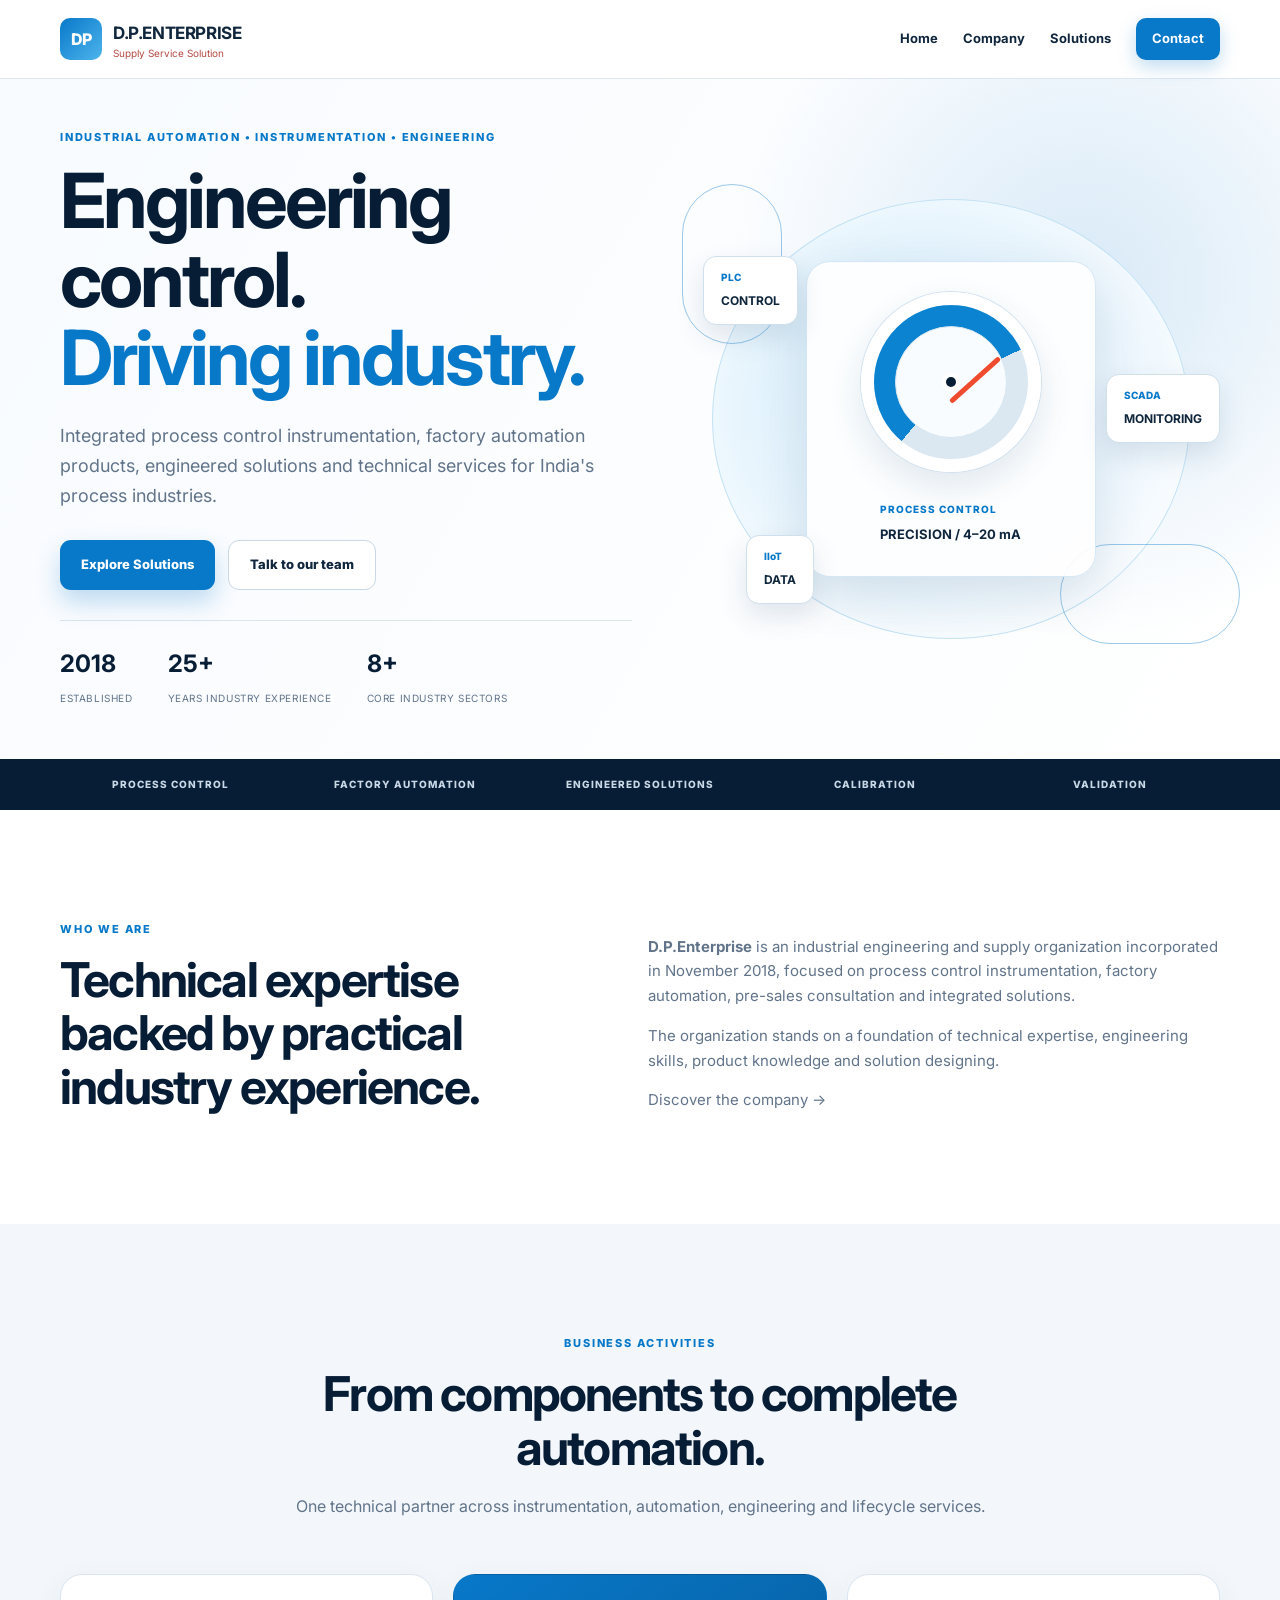
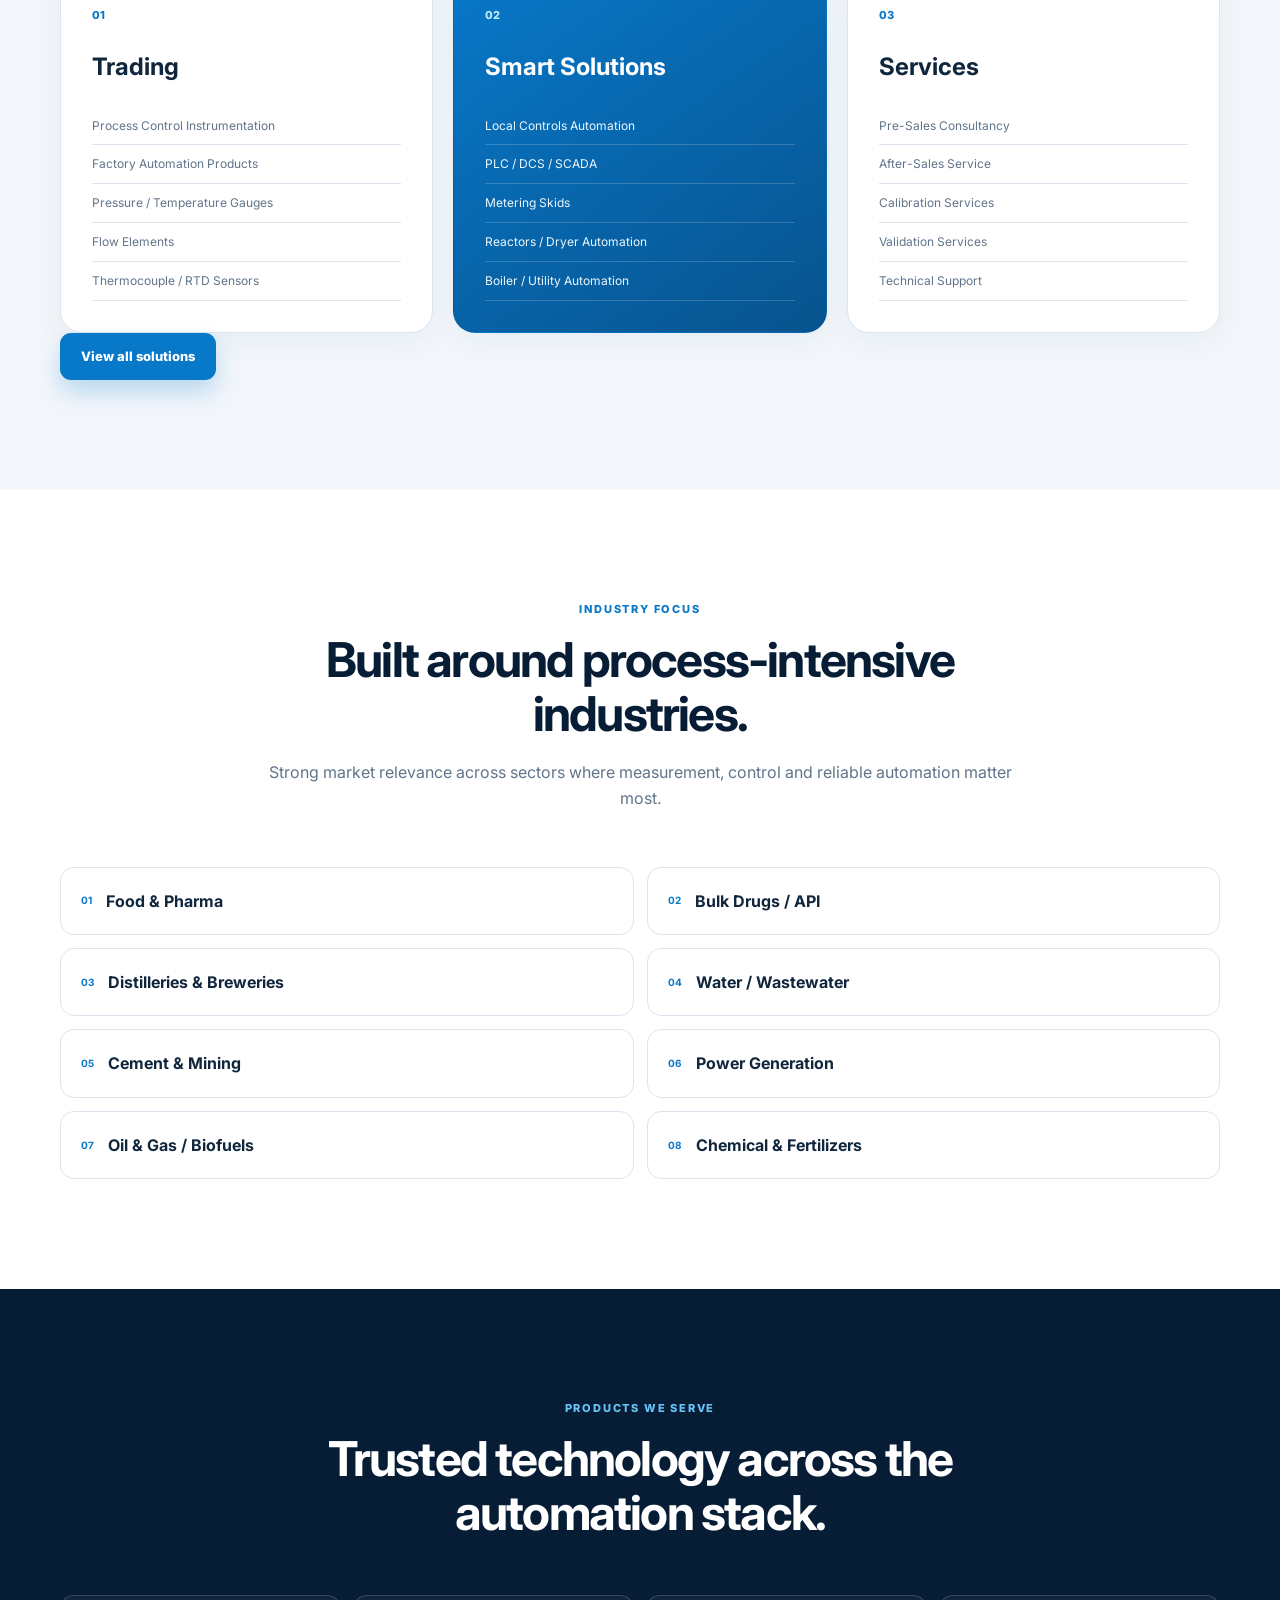
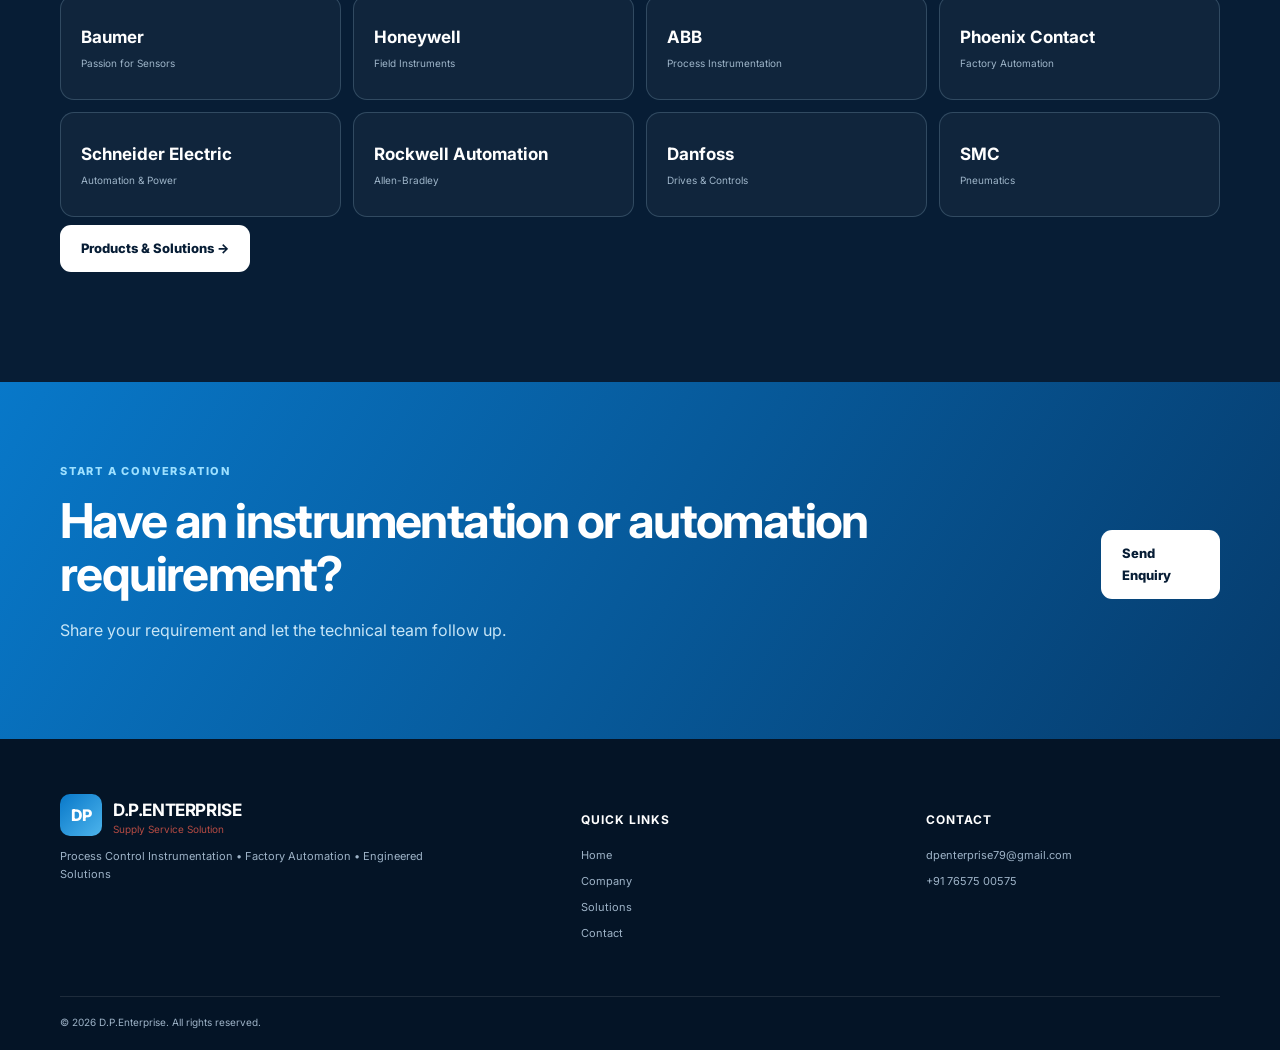
==== commit 5c63ae8f: "Rebuild home with real page navigation" ====
--- a/index.html
+++ b/index.html
@@ -1,452 +1 @@
-<!doctype html>
-<html lang="en">
-  <head>
-    <meta charset="UTF-8" />
-    <meta name="viewport" content="width=device-width, initial-scale=1.0" />
-    <meta
-      name="description"
-      content="D.P.Enterprise — process control instrumentation, factory automation, engineered solutions and industrial services."
-    />
-    <meta name="theme-color" content="#006bb6" />
-    <title>D.P.Enterprise | Supply Service Solution</title>
-
-    <link rel="preconnect" href="https://fonts.googleapis.com" />
-    <link rel="preconnect" href="https://fonts.gstatic.com" crossorigin />
-    <link
-      href="https://fonts.googleapis.com/css2?family=Inter:wght@400;500;600;700;800&display=swap"
-      rel="stylesheet"
-    />
-    <link rel="stylesheet" href="styles.css" />
-    <link rel="stylesheet" href="form.css" />
-  </head>
-
-  <body>
-    <header class="site-header" id="top">
-      <div class="container nav-wrap">
-        <a class="brand" href="#top" aria-label="D.P.Enterprise home">
-          <span class="brand-mark">DP</span>
-          <span>
-            <strong>D.P.ENTERPRISE</strong>
-            <small>Supply Service Solution</small>
-          </span>
-        </a>
-
-        <button
-          class="menu-toggle"
-          aria-label="Toggle navigation"
-          aria-expanded="false"
-        >
-          ☰
-        </button>
-
-        <nav class="nav" aria-label="Primary navigation">
-          <a href="#about">About</a>
-          <a href="#activities">Activities</a>
-          <a href="#industries">Industries</a>
-          <a href="#products">Products</a>
-          <a href="#solutions">Solutions</a>
-          <a href="#services">Services</a>
-          <a class="nav-cta" href="#contact">Contact</a>
-        </nav>
-      </div>
-    </header>
-
-    <main>
-      <!-- Hero -->
-      <section class="hero">
-        <div class="hero-grid container">
-          <div class="hero-copy reveal">
-            <div class="eyebrow">
-              INDUSTRIAL AUTOMATION • INSTRUMENTATION • ENGINEERING
-            </div>
-            <h1>
-              Engineering control.<br />
-              <span>Driving industry.</span>
-            </h1>
-            <p class="lead">
-              Integrated process control instrumentation, factory automation
-              products, engineered solutions and technical services for India's
-              process industries.
-            </p>
-
-            <div class="hero-actions">
-              <a class="btn btn-primary" href="#solutions">Explore Solutions</a>
-              <a class="btn btn-secondary" href="#contact">Talk to our team</a>
-            </div>
-
-            <div class="hero-stats">
-              <div>
-                <strong>2018</strong>
-                <span>Established</span>
-              </div>
-              <div>
-                <strong>25+</strong>
-                <span>Years industry experience</span>
-              </div>
-              <div>
-                <strong>8+</strong>
-                <span>Core industry sectors</span>
-              </div>
-            </div>
-          </div>
-
-          <div class="hero-visual reveal">
-            <div class="instrument-card main-instrument">
-              <div class="gauge">
-                <span class="needle"></span>
-                <span class="hub"></span>
-              </div>
-              <div>
-                <small>PROCESS CONTROL</small>
-                <strong>PRECISION / 4–20 mA</strong>
-              </div>
-            </div>
-
-            <div class="floating-card fc-one">
-              <span>PLC</span>
-              <strong>CONTROL</strong>
-            </div>
-            <div class="floating-card fc-two">
-              <span>SCADA</span>
-              <strong>MONITORING</strong>
-            </div>
-            <div class="floating-card fc-three">
-              <span>IIoT</span>
-              <strong>DATA</strong>
-            </div>
-
-            <div class="circuit circuit-a"></div>
-            <div class="circuit circuit-b"></div>
-          </div>
-        </div>
-      </section>
-
-      <!-- Trust strip -->
-      <section class="trust-strip">
-        <div class="container trust-grid">
-          <span>PROCESS CONTROL</span>
-          <span>FACTORY AUTOMATION</span>
-          <span>ENGINEERED SOLUTIONS</span>
-          <span>CALIBRATION</span>
-          <span>VALIDATION</span>
-        </div>
-      </section>
-
-      <!-- About -->
-      <section class="section" id="about">
-        <div class="container two-col">
-          <div class="section-heading reveal">
-            <div class="section-kicker">WHO WE ARE</div>
-            <h2>Technical expertise backed by practical industry experience.</h2>
-          </div>
-
-          <div class="about-copy reveal">
-            <p>
-              <strong>D.P.Enterprise</strong> is an industrial engineering and
-              supply organization incorporated in November 2018, focused on
-              process control instrumentation, factory automation, pre-sales
-              consultation and integrated solutions.
-            </p>
-            <p>
-              The organization stands on a foundation of technical expertise,
-              engineering skills, product knowledge and solution designing. The
-              group is driven by qualified professionals with extensive
-              industrial experience and market-relevant expertise.
-            </p>
-
-            <div class="about-points">
-              <div>
-                <b>01</b>
-                <span>Technical & engineering expertise</span>
-              </div>
-              <div>
-                <b>02</b>
-                <span>Product selection & application support</span>
-              </div>
-              <div>
-                <b>03</b>
-                <span>Integrated industrial solutions</span>
-              </div>
-            </div>
-          </div>
-        </div>
-      </section>
-
-      <!-- Business Activities -->
-      <section class="section section-alt" id="activities">
-        <div class="container">
-          <div class="center-heading reveal">
-            <div class="section-kicker">BUSINESS ACTIVITIES</div>
-            <h2>From components to complete automation.</h2>
-            <p>
-              One technical partner across instrumentation, automation,
-              engineering and lifecycle services.
-            </p>
-          </div>
-
-          <div class="activity-grid">
-            <article class="activity-card reveal">
-              <div class="activity-icon">01</div>
-              <h3>Trading</h3>
-              <ul>
-                <li>Process Control Instrumentation</li>
-                <li>Erection Accessories</li>
-                <li>Factory Automation Products</li>
-                <li>Pressure / Temperature Gauges & Switches</li>
-                <li>Flow Elements — PD / Turbine</li>
-                <li>Thermocouple / RTD Sensors</li>
-                <li>Test & Measuring Equipment</li>
-              </ul>
-            </article>
-
-            <article class="activity-card featured reveal">
-              <div class="activity-icon">02</div>
-              <h3>Smart Solutions</h3>
-              <ul>
-                <li>Local Controls Automation</li>
-                <li>PLC / DCS / SCADA Automation Solutions</li>
-                <li>Metering Skids for Solvents</li>
-                <li>Reactors / Dryer Automation</li>
-                <li>Boiler / Utility Automation</li>
-              </ul>
-            </article>
-
-            <article class="activity-card reveal">
-              <div class="activity-icon">03</div>
-              <h3>Services</h3>
-              <ul>
-                <li>Pre-Sales Consultancy</li>
-                <li>After-Sales Service</li>
-                <li>Calibration Services</li>
-                <li>Validation Services</li>
-                <li>Application & Technical Support</li>
-              </ul>
-            </article>
-          </div>
-        </div>
-      </section>
-
-      <!-- Industry Focus -->
-      <section class="section" id="industries">
-        <div class="container">
-          <div class="center-heading reveal">
-            <div class="section-kicker">INDUSTRY FOCUS</div>
-            <h2>Built around process-intensive industries.</h2>
-            <p>
-              Strong market relevance across the sectors where measurement,
-              control and reliable automation matter most.
-            </p>
-          </div>
-
-          <div class="industry-layout">
-            <div class="industry-core reveal">
-              <div class="pulse"></div>
-              <span>D.P.ENTERPRISE</span>
-              <strong>INDUSTRY FOCUS</strong>
-            </div>
-
-            <div class="industry-list">
-              <div class="industry-item reveal"><span>01</span>Food & Pharma</div>
-              <div class="industry-item reveal"><span>02</span>Bulk Drugs / API</div>
-              <div class="industry-item reveal"><span>03</span>Distilleries & Breweries</div>
-              <div class="industry-item reveal"><span>04</span>Water / Wastewater</div>
-              <div class="industry-item reveal"><span>05</span>Cement & Mining</div>
-              <div class="industry-item reveal"><span>06</span>Power Generation</div>
-              <div class="industry-item reveal"><span>07</span>Oil & Gas / Biofuels</div>
-              <div class="industry-item reveal"><span>08</span>Chemical & Fertilizers</div>
-            </div>
-          </div>
-        </div>
-      </section>
-
-      <!-- Products and Brands -->
-      <section class="section section-dark" id="products">
-        <div class="container">
-          <div class="center-heading light reveal">
-            <div class="section-kicker">PRODUCTS WE SERVE</div>
-            <h2>Trusted technology across the automation stack.</h2>
-            <p>
-              Representative brands and product categories from the supplied
-              company profile.
-            </p>
-          </div>
-
-          <div class="brand-grid reveal">
-            <div class="brand-tile"><strong>Baumer</strong><span>Passion for Sensors</span></div>
-            <div class="brand-tile"><strong>Honeywell</strong><span>Field Instruments</span></div>
-            <div class="brand-tile"><strong>ABB</strong><span>Process Instrumentation</span></div>
-            <div class="brand-tile"><strong>PHOENIX CONTACT</strong><span>Factory Automation</span></div>
-            <div class="brand-tile"><strong>Testo</strong><span>Measurement Technology</span></div>
-            <div class="brand-tile"><strong>Schneider Electric</strong><span>Automation & Power</span></div>
-            <div class="brand-tile"><strong>Rockwell Automation</strong><span>Allen-Bradley</span></div>
-            <div class="brand-tile"><strong>ROTEX</strong><span>Industrial Automation</span></div>
-            <div class="brand-tile"><strong>Radix</strong><span>Industrial Measurement</span></div>
-            <div class="brand-tile"><strong>Danfoss</strong><span>Drives & Controls</span></div>
-            <div class="brand-tile"><strong>SMC</strong><span>Pneumatics</span></div>
-            <div class="brand-tile"><strong>JUMO</strong><span>Temperature & Process</span></div>
-            <div class="brand-tile"><strong>Pepperl+Fuchs</strong><span>Sensor Technology</span></div>
-            <div class="brand-tile"><strong>BOSCH</strong><span>Industrial Technology</span></div>
-            <div class="brand-tile"><strong>Janatics</strong><span>Pneumatic Systems</span></div>
-            <div class="brand-tile"><strong>MSA</strong><span>Safety Products</span></div>
-          </div>
-
-          <div class="product-categories">
-            <span>Analytical Instruments</span>
-            <span>Laboratory Instruments</span>
-            <span>VFD & Soft Starters</span>
-            <span>Temp. & RH Transmitters</span>
-            <span>FLP Hooters</span>
-            <span>FLP Junction Boxes</span>
-            <span>Thermohygrometers</span>
-            <span>Motor Protection Devices</span>
-          </div>
-        </div>
-      </section>
-
-      <!-- Engineered Solutions -->
-      <section class="section" id="solutions">
-        <div class="container">
-          <div class="two-col solution-intro">
-            <div class="section-heading reveal">
-              <div class="section-kicker">ENGINEERED SOLUTIONS</div>
-              <h2>Control systems designed around the application.</h2>
-            </div>
-            <p class="reveal">
-              D.P.Enterprise combines field instrumentation, automation
-              hardware and engineering know-how to deliver practical control
-              solutions for plant operations, utilities and process equipment.
-            </p>
-          </div>
-
-          <div class="solution-grid">
-            <article class="solution-card reveal">
-              <span>01</span>
-              <h3>Local Controls Automation</h3>
-              <p>Panel and local control solutions for equipment and process packages.</p>
-            </article>
-            <article class="solution-card reveal">
-              <span>02</span>
-              <h3>PLC / DCS / SCADA</h3>
-              <p>Automation architectures connecting field devices, controllers, supervisory systems and operators.</p>
-            </article>
-            <article class="solution-card reveal">
-              <span>03</span>
-              <h3>Metering Skids for Solvents</h3>
-              <p>Measurement and control packages for accurate industrial transfer and process applications.</p>
-            </article>
-            <article class="solution-card reveal">
-              <span>04</span>
-              <h3>Reactors / Dryer Automation</h3>
-              <p>Sequencing, temperature, pressure and process parameter automation for batch equipment.</p>
-            </article>
-            <article class="solution-card reveal">
-              <span>05</span>
-              <h3>Boiler / Utility Automation</h3>
-              <p>Instrumentation and control support for utility systems and plant infrastructure.</p>
-            </article>
-            <article class="solution-card reveal">
-              <span>06</span>
-              <h3>Calibration & Validation</h3>
-              <p>Lifecycle services supporting dependable measurements and compliant operations.</p>
-            </article>
-          </div>
-        </div>
-      </section>
-
-      <!-- Services -->
-      <section class="section section-alt" id="services">
-        <div class="container">
-          <div class="center-heading reveal">
-            <div class="section-kicker">SERVICES</div>
-            <h2>Support before, during and after implementation.</h2>
-          </div>
-
-          <div class="service-grid">
-            <article class="service-card reveal">
-              <b>01</b>
-              <h3>Pre-Sales Consultancy</h3>
-              <p>Application understanding, product selection, specifications and solution recommendations.</p>
-            </article>
-            <article class="service-card reveal">
-              <b>02</b>
-              <h3>After-Sales Service</h3>
-              <p>Technical assistance and field-oriented support to keep installed systems productive.</p>
-            </article>
-            <article class="service-card reveal">
-              <b>03</b>
-              <h3>Calibration Services</h3>
-              <p>Support for reliable measurement instruments and process-critical devices.</p>
-            </article>
-            <article class="service-card reveal">
-              <b>04</b>
-              <h3>Validation Services</h3>
-              <p>Technical support for validation activities in regulated and process environments.</p>
-            </article>
-          </div>
-        </div>
-      </section>
-
-      <!-- Contact CTA -->
-      <section class="cta-section" id="contact">
-        <div class="container cta-inner reveal">
-          <div>
-            <div class="section-kicker">START A CONVERSATION</div>
-            <h2>Have an instrumentation or automation requirement?</h2>
-            <p>
-              Submit your requirement and the D.P.Enterprise team can follow up
-              with you.
-            </p>
-          </div>
-
-          <form class="contact-box enquiry-form" id="enquiryForm">
-            <input name="name" placeholder="Your name" autocomplete="name" required />
-            <input name="company" placeholder="Company name" autocomplete="organization" />
-            <input name="email" type="email" placeholder="Business email" autocomplete="email" required />
-            <input name="phone" type="tel" placeholder="Phone number" autocomplete="tel" />
-            <textarea name="requirement" placeholder="Tell us about your requirement" rows="4" required></textarea>
-            <button class="btn btn-white" type="submit">Submit Enquiry</button>
-            <p class="form-status" id="formStatus" role="status" aria-live="polite"></p>
-          </form>
-        </div>
-      </section>
-    </main>
-
-    <!-- Footer -->
-    <footer class="footer">
-      <div class="container footer-grid">
-        <div>
-          <div class="brand footer-brand">
-            <span class="brand-mark">DP</span>
-            <span>
-              <strong>D.P.ENTERPRISE</strong>
-              <small>Supply Service Solution</small>
-            </span>
-          </div>
-          <p>
-            Process Control Instrumentation • Factory Automation • Engineered Solutions
-          </p>
-        </div>
-
-        <div>
-          <h4>Quick Links</h4>
-          <a href="#about">About</a>
-          <a href="#products">Products</a>
-          <a href="#solutions">Solutions</a>
-          <a href="#contact">Contact</a>
-        </div>
-
-        <div>
-          <h4>Contact</h4>
-          <a href="mailto:dpenterprise79@gmail.com">dpenterprise79@gmail.com</a>
-          <a href="tel:+917657500575">+91 76575 00575</a>
-        </div>
-      </div>
-
-      <div class="container copyright">
-        © <span id="year"></span> D.P.Enterprise. All rights reserved.
-      </div>
-    </footer>
-
-    <script src="script.js"></script>
-  </body>
-</html>
+<!doctype html><html lang="en"><head><meta charset="UTF-8"><meta name="viewport" content="width=device-width,initial-scale=1.0"><meta name="description" content="D.P.Enterprise — process control instrumentation, factory automation, engineered solutions and industrial services."><meta name="theme-color" content="#006bb6"><title>D.P.Enterprise | Supply Service Solution</title><link rel="preconnect" href="https://fonts.googleapis.com"><link rel="preconnect" href="https://fonts.gstatic.com" crossorigin><link href="https://fonts.googleapis.com/css2?family=Inter:wght@400;500;600;700;800&display=swap" rel="stylesheet"><link rel="stylesheet" href="styles.css"><link rel="stylesheet" href="form.css"></head><body><header class="site-header" id="top"><div class="container nav-wrap"><a class="brand" href="index.html"><span class="brand-mark">DP</span><span><strong>D.P.ENTERPRISE</strong><small>Supply Service Solution</small></span></a><button class="menu-toggle" aria-label="Toggle navigation" aria-expanded="false">☰</button><nav class="nav" aria-label="Primary navigation"><a href="index.html" class="active">Home</a><a href="about.html">Company</a><a href="solutions.html">Solutions</a><a class="nav-cta" href="contact.html">Contact</a></nav></div></header><main><section class="hero"><div class="hero-grid container"><div class="hero-copy reveal"><div class="eyebrow">INDUSTRIAL AUTOMATION • INSTRUMENTATION • ENGINEERING</div><h1>Engineering control.<br><span>Driving industry.</span></h1><p class="lead">Integrated process control instrumentation, factory automation products, engineered solutions and technical services for India's process industries.</p><div class="hero-actions"><a class="btn btn-primary" href="solutions.html">Explore Solutions</a><a class="btn btn-secondary" href="contact.html">Talk to our team</a></div><div class="hero-stats"><div><strong>2018</strong><span>Established</span></div><div><strong>25+</strong><span>Years industry experience</span></div><div><strong>8+</strong><span>Core industry sectors</span></div></div></div><div class="hero-visual reveal"><div class="instrument-card main-instrument"><div class="gauge"><span class="needle"></span><span class="hub"></span></div><div><small>PROCESS CONTROL</small><strong>PRECISION / 4–20 mA</strong></div></div><div class="floating-card fc-one"><span>PLC</span><strong>CONTROL</strong></div><div class="floating-card fc-two"><span>SCADA</span><strong>MONITORING</strong></div><div class="floating-card fc-three"><span>IIoT</span><strong>DATA</strong></div><div class="circuit circuit-a"></div><div class="circuit circuit-b"></div></div></div></section><section class="trust-strip"><div class="container trust-grid"><span>PROCESS CONTROL</span><span>FACTORY AUTOMATION</span><span>ENGINEERED SOLUTIONS</span><span>CALIBRATION</span><span>VALIDATION</span></div></section><section class="section"><div class="container two-col"><div class="section-heading reveal"><div class="section-kicker">WHO WE ARE</div><h2>Technical expertise backed by practical industry experience.</h2></div><div class="about-copy reveal"><p><strong>D.P.Enterprise</strong> is an industrial engineering and supply organization incorporated in November 2018, focused on process control instrumentation, factory automation, pre-sales consultation and integrated solutions.</p><p>The organization stands on a foundation of technical expertise, engineering skills, product knowledge and solution designing.</p><a class="text-link" href="about.html">Discover the company →</a></div></div></section><section class="section section-alt"><div class="container"><div class="center-heading reveal"><div class="section-kicker">BUSINESS ACTIVITIES</div><h2>From components to complete automation.</h2><p>One technical partner across instrumentation, automation, engineering and lifecycle services.</p></div><div class="activity-grid"><article class="activity-card reveal"><div class="activity-icon">01</div><h3>Trading</h3><ul><li>Process Control Instrumentation</li><li>Factory Automation Products</li><li>Pressure / Temperature Gauges</li><li>Flow Elements</li><li>Thermocouple / RTD Sensors</li></ul></article><article class="activity-card featured reveal"><div class="activity-icon">02</div><h3>Smart Solutions</h3><ul><li>Local Controls Automation</li><li>PLC / DCS / SCADA</li><li>Metering Skids</li><li>Reactors / Dryer Automation</li><li>Boiler / Utility Automation</li></ul></article><article class="activity-card reveal"><div class="activity-icon">03</div><h3>Services</h3><ul><li>Pre-Sales Consultancy</li><li>After-Sales Service</li><li>Calibration Services</li><li>Validation Services</li><li>Technical Support</li></ul></article></div><div class="section-action"><a class="btn btn-primary" href="solutions.html">View all solutions</a></div></div></section><section class="section"><div class="container"><div class="center-heading reveal"><div class="section-kicker">INDUSTRY FOCUS</div><h2>Built around process-intensive industries.</h2><p>Strong market relevance across sectors where measurement, control and reliable automation matter most.</p></div><div class="industry-list industry-list-wide"><div class="industry-item reveal"><span>01</span>Food & Pharma</div><div class="industry-item reveal"><span>02</span>Bulk Drugs / API</div><div class="industry-item reveal"><span>03</span>Distilleries & Breweries</div><div class="industry-item reveal"><span>04</span>Water / Wastewater</div><div class="industry-item reveal"><span>05</span>Cement & Mining</div><div class="industry-item reveal"><span>06</span>Power Generation</div><div class="industry-item reveal"><span>07</span>Oil & Gas / Biofuels</div><div class="industry-item reveal"><span>08</span>Chemical & Fertilizers</div></div></div></section><section class="section section-dark"><div class="container"><div class="center-heading light reveal"><div class="section-kicker">PRODUCTS WE SERVE</div><h2>Trusted technology across the automation stack.</h2></div><div class="brand-grid reveal"><div class="brand-tile"><strong>Baumer</strong><span>Passion for Sensors</span></div><div class="brand-tile"><strong>Honeywell</strong><span>Field Instruments</span></div><div class="brand-tile"><strong>ABB</strong><span>Process Instrumentation</span></div><div class="brand-tile"><strong>Phoenix Contact</strong><span>Factory Automation</span></div><div class="brand-tile"><strong>Schneider Electric</strong><span>Automation & Power</span></div><div class="brand-tile"><strong>Rockwell Automation</strong><span>Allen-Bradley</span></div><div class="brand-tile"><strong>Danfoss</strong><span>Drives & Controls</span></div><div class="brand-tile"><strong>SMC</strong><span>Pneumatics</span></div></div><div class="section-action"><a class="btn btn-white" href="solutions.html">Products & Solutions →</a></div></div></section><section class="cta-section"><div class="container cta-inner compact reveal"><div><div class="section-kicker">START A CONVERSATION</div><h2>Have an instrumentation or automation requirement?</h2><p>Share your requirement and let the technical team follow up.</p></div><a class="btn btn-white" href="contact.html">Send Enquiry</a></div></section></main><footer class="footer"><div class="container footer-grid"><div><div class="brand footer-brand"><span class="brand-mark">DP</span><span><strong>D.P.ENTERPRISE</strong><small>Supply Service Solution</small></span></div><p>Process Control Instrumentation • Factory Automation • Engineered Solutions</p></div><div><h4>Quick Links</h4><a href="index.html">Home</a><a href="about.html">Company</a><a href="solutions.html">Solutions</a><a href="contact.html">Contact</a></div><div><h4>Contact</h4><a href="mailto:dpenterprise79@gmail.com">dpenterprise79@gmail.com</a><a href="tel:+917657500575">+91 76575 00575</a></div></div><div class="container copyright">© <span id="year"></span> D.P.Enterprise. All rights reserved.</div></footer><script src="script.js"></script></body></html>
--- a/form.css
+++ b/form.css
@@ -1 +1,71 @@
-.enquiry-form{min-width:0}.enquiry-form input,.enquiry-form textarea{width:100%;border:1px solid rgba(255,255,255,.28);border-radius:10px;background:rgba(255,255,255,.1);color:#fff;padding:11px 12px;outline:0}.enquiry-form textarea{resize:vertical;min-height:110px}.enquiry-form input::placeholder,.enquiry-form textarea::placeholder{color:#cfe3f1}.enquiry-form input:focus,.enquiry-form textarea:focus{border-color:#fff;box-shadow:0 0 0 2px rgba(255,255,255,.12)}.enquiry-form .btn-white{width:100%}.enquiry-form button:disabled{opacity:.65;cursor:not-allowed}.form-status{min-height:20px!important;font-size:11px!important;margin:0!important;color:#e8f7ff!important}.contact-box{width:min(100%,390px)}@media(max-width:900px){.contact-box{width:100%}}@media(max-width:560px){.enquiry-form input,.enquiry-form textarea{font-size:16px}.enquiry-form textarea{min-height:100px}.contact-box{width:100%}}+.enquiry-form {
+  min-width: 0;
+}
+
+.enquiry-form input,
+.enquiry-form textarea {
+  width: 100%;
+  border: 1px solid rgba(255, 255, 255, 0.28);
+  border-radius: 10px;
+  background: rgba(255, 255, 255, 0.1);
+  color: #fff;
+  padding: 11px 12px;
+  outline: 0;
+}
+
+.enquiry-form textarea {
+  resize: vertical;
+  min-height: 110px;
+}
+
+.enquiry-form input::placeholder,
+.enquiry-form textarea::placeholder {
+  color: #cfe3f1;
+}
+
+.enquiry-form input:focus,
+.enquiry-form textarea:focus {
+  border-color: #fff;
+  box-shadow: 0 0 0 2px rgba(255, 255, 255, 0.12);
+}
+
+.enquiry-form .btn-white {
+  width: 100%;
+}
+
+.enquiry-form button:disabled {
+  opacity: 0.65;
+  cursor: not-allowed;
+}
+
+.form-status {
+  min-height: 20px !important;
+  font-size: 11px !important;
+  margin: 0 !important;
+  color: #e8f7ff !important;
+}
+
+.contact-box {
+  width: min(100%, 390px);
+}
+
+@media (max-width: 900px) {
+  .contact-box {
+    width: 100%;
+  }
+}
+
+@media (max-width: 560px) {
+  .enquiry-form input,
+  .enquiry-form textarea {
+    font-size: 16px;
+  }
+
+  .enquiry-form textarea {
+    min-height: 100px;
+  }
+
+  .contact-box {
+    width: 100%;
+  }
+}
